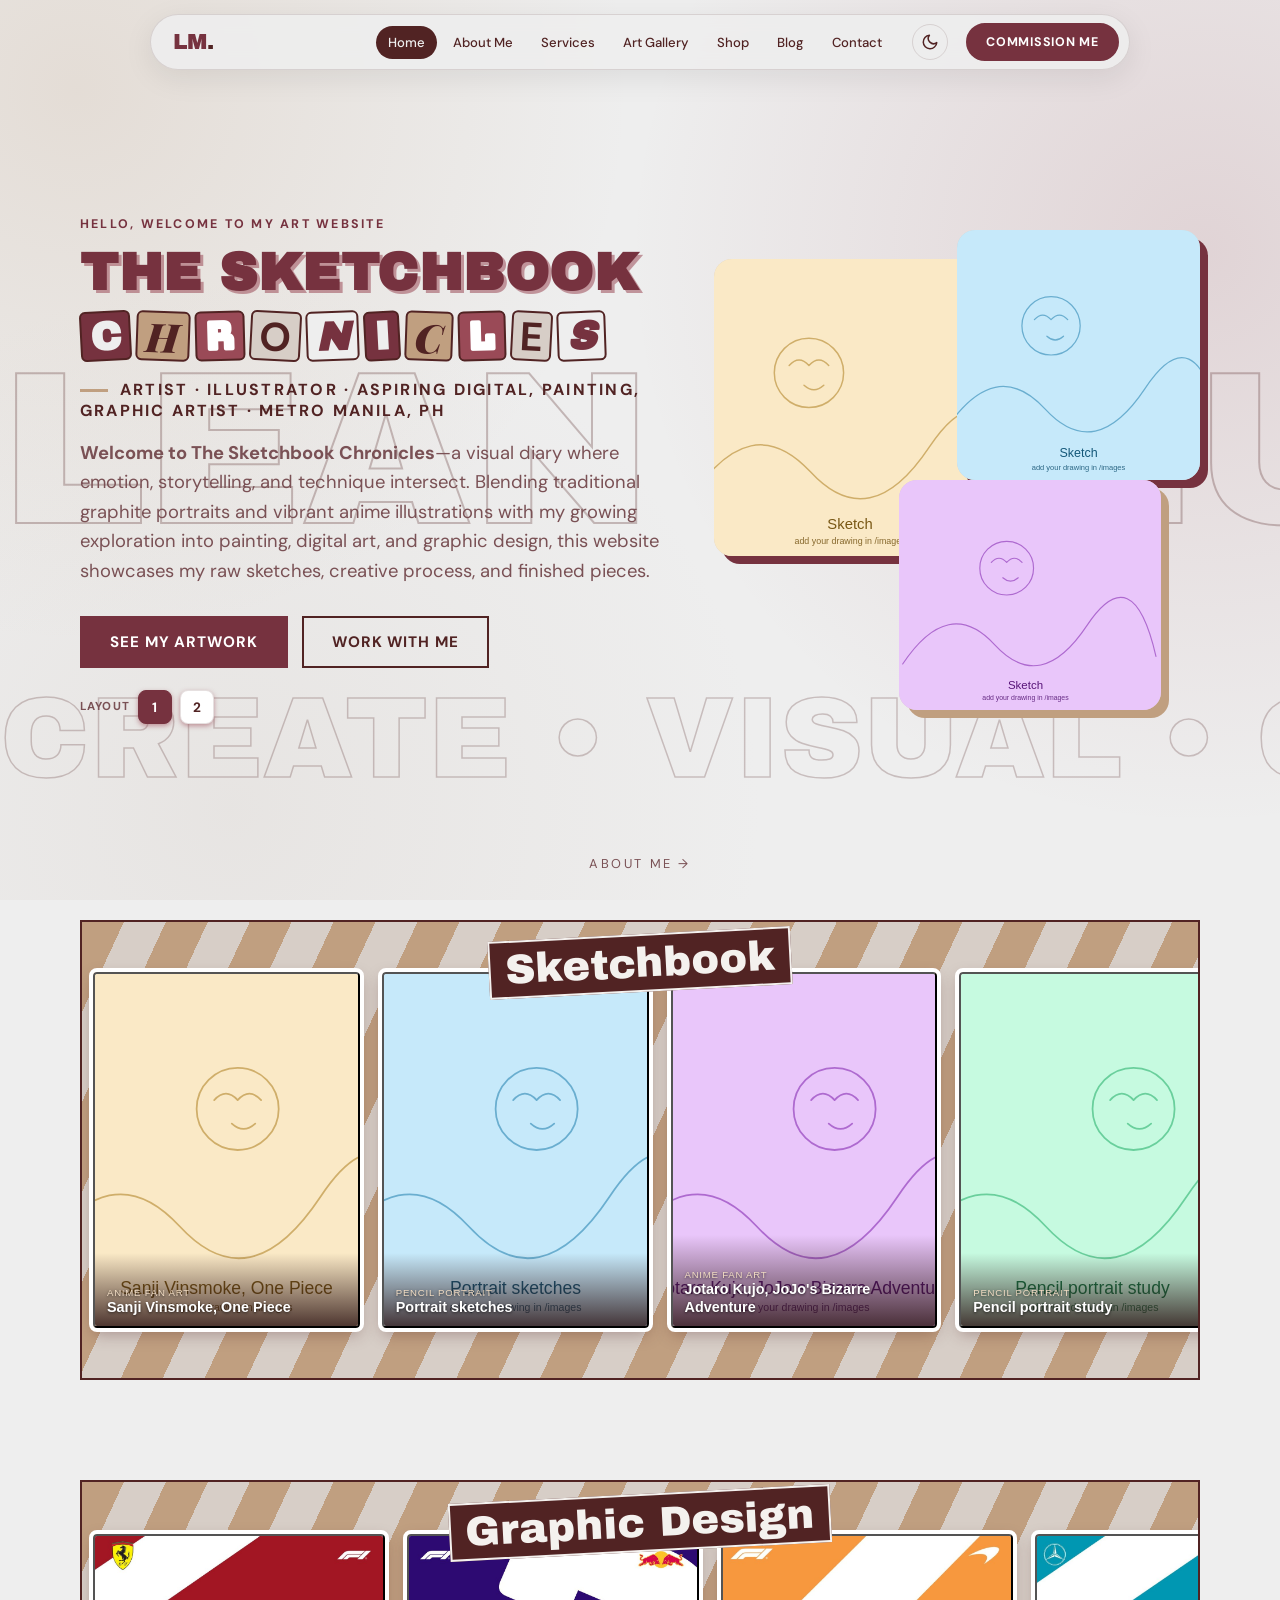
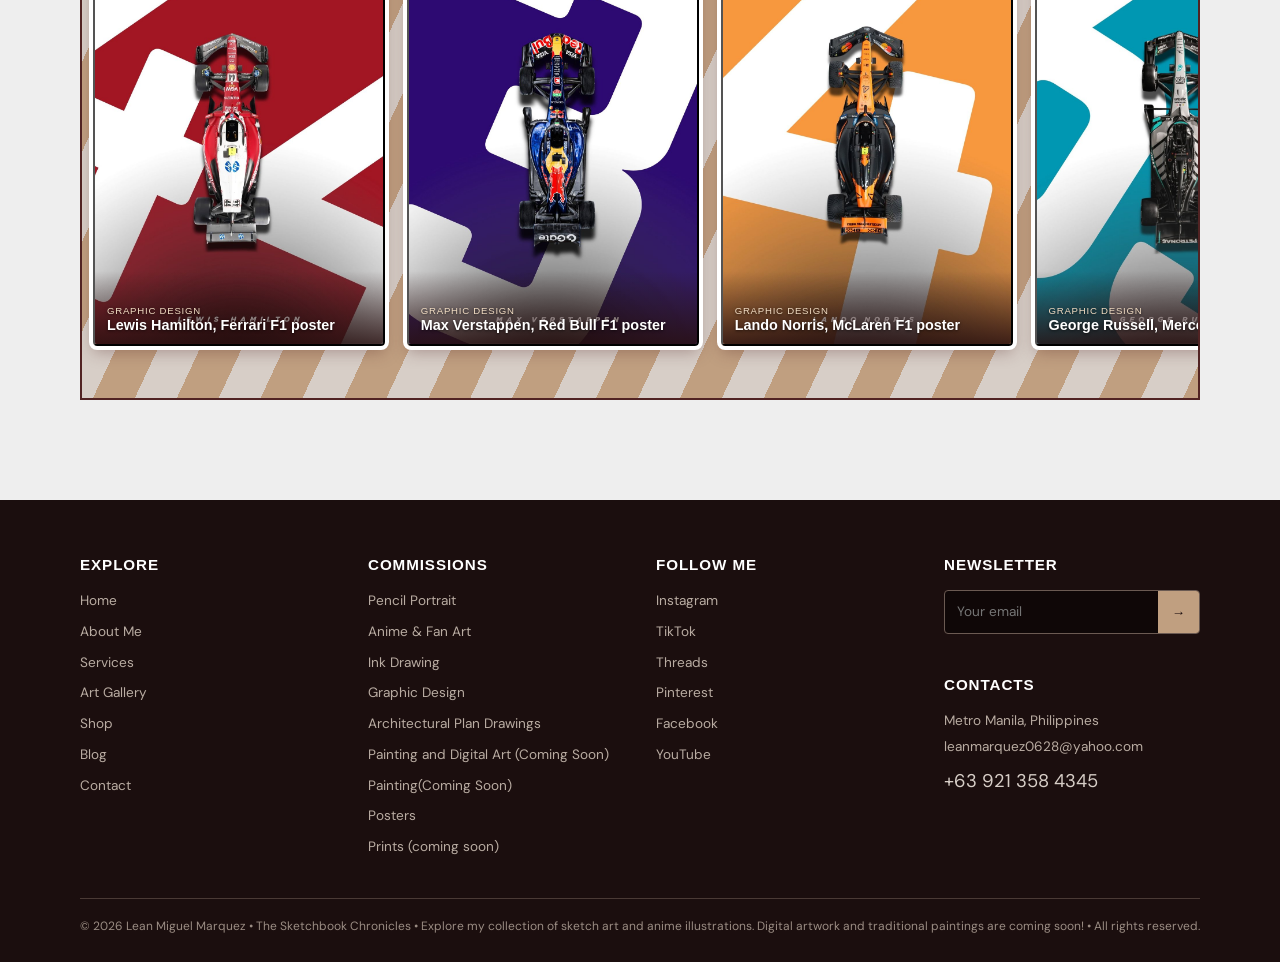
==== index.html @ 63ba6dc2 "Add files via upload" ====
<!DOCTYPE html>
<html lang="en">

<head>
  <meta charset="UTF-8" />
  <meta name="viewport" content="width=device-width, initial-scale=1" />
  <title>The Sketchbook Chronicles | Lean Miguel Marquez</title>
  <meta name="description"
    content="Hand-drawn anime fan art, pencil portraits, ink drawings and architectural plans." />
  <link rel="preconnect" href="https://fonts.googleapis.com" />
  <link rel="preconnect" href="https://fonts.gstatic.com" crossorigin />
  <link
    href="https://fonts.googleapis.com/css2?family=Archivo+Black&family=Bungee&family=DM+Sans:wght@400;500;700&family=Playfair+Display:ital,wght@1,900&display=swap"
    rel="stylesheet" />

  <link rel="stylesheet" href="style.css" />
</head>

<body>


  <!-- ============ NAVIGATION (floating pill) ============ -->
  <header class="nav-wrap">
    <nav class="nav" aria-label="Main">
      <a href="index.html" class="logo">LM<span>.</span></a>
      <button class="burger" id="burger" aria-label="Open menu"
        aria-expanded="false"><span></span><span></span></button>
      <ul class="links" id="links">
        <li><a href="index.html" class="active" aria-current="page">Home</a></li>
        <li><a href="about.html">About Me</a></li>
        <li><a href="services.html">Services</a></li>
        <li><a href="gallery.html">Art Gallery</a></li>
        <li><a href="shop.html">Shop</a></li>
        <li><a href="blog.html">Blog</a></li>
        <li><a href="contact.html">Contact</a></li>
      </ul>
      <button class="theme" id="theme" aria-label="Toggle dark mode" title="Light / Dark">
        <svg viewBox="0 0 24 24" width="18" height="18" fill="none" stroke="currentColor" stroke-width="2"
          stroke-linecap="round" stroke-linejoin="round">
          <path d="M21 12.8A9 9 0 1 1 11.2 3a7 7 0 0 0 9.8 9.8z" />
        </svg>
      </button>
      <a href="contact.html" class="btn btn-small">Commission me</a>
    </nav>
  </header>

  <main>
    <!-- ============ 1. HOME ============ -->
    <section id="home" class="hero">
      <div class="marquee" aria-hidden="true">
        <div class="marquee-track">
          <span>LEAN MIGUEL MARQUEZ • ARTIST • ILLUSTRATOR •</span>
          <span>LEAN MIGUEL MARQUEZ • ARTIST • ILLUSTRATOR •</span>
          <span>LEAN MIGUEL MARQUEZ • ARTIST • ILLUSTRATOR •</span>
        </div>
      </div>
      <div class="marquee marquee-2" aria-hidden="true">
        <div class="marquee-track">
          <span>CREATE • VISUAL • GRAPHIC • IDEA • STORY • CULTURE •</span>
          <span>CREATE • VISUAL • GRAPHIC • IDEA • STORY • CULTURE •</span>
          <span>CREATE • VISUAL • GRAPHIC • IDEA • STORY • CULTURE •</span>
        </div>
      </div>
      <div class="container hero-grid">
        <div class="hero-text reveal">
          <p class="eyebrow">Hello, welcome to my art website</p>
          <h1>The sketchbook<br /><em class="chron" aria-label="chronicles"><span aria-hidden="true">C</span><span
                aria-hidden="true">H</span><span aria-hidden="true">R</span><span aria-hidden="true">O</span><span
                aria-hidden="true">N</span><span aria-hidden="true">I</span><span aria-hidden="true">C</span><span
                aria-hidden="true">L</span><span aria-hidden="true">E</span><span aria-hidden="true">S</span></em></h1>
          <p class="role">Artist &middot; Illustrator &middot; ASPIRING DIGITAL, PAINTING, GRAPHIC ARTIST &middot; Metro Manila,
            PH</p>
          <p class="lead"> <strong>Welcome to The Sketchbook Chronicles</strong>—a visual diary where emotion,
            storytelling, and technique intersect. Blending traditional graphite portraits and vibrant anime
            illustrations with my growing exploration into painting, digital art, and graphic design, this website
            showcases my raw sketches, creative process, and finished pieces.</p>
          <div class="cta">
            <a href="gallery.html" class="btn">See my artwork</a>
            <a href="contact.html" class="btn btn-ghost">Work with me</a>
          </div>
          <div class="layout-switch" role="group" aria-label="Picture layout">
            <span>Layout</span>
            <button type="button" class="on" data-l="a" aria-pressed="true">1</button>
            <button type="button" data-l="b" aria-pressed="false">2</button>
          </div>
        </div>
        <div class="hero-art reveal" id="heroArt" data-layout="a" aria-hidden="true">
          <div class="layout-a">
            <div class="frame f1"><img data-art="hero-1" alt="" /></div>
            <div class="frame f2"><img data-art="hero-2" alt="" /></div>
            <div class="frame f3"><img data-art="hero-3" alt="" /></div>
          </div>
          <div class="layout-b">
            <div class="tile t1"><img data-art="hero-2" alt="" /></div>
            <div class="tile t2"><img data-art="hero-1" alt="" /></div>
            <div class="tile t3"><img data-art="hero-4" alt="" /></div>
            <div class="tile t4"><img data-art="hero-3" alt="" /></div>
          </div>
        </div>
      </div>
      <a href="about.html" class="scroll-hint" aria-label="Go to About me">about me →</a>
    </section>

    <section class="showreel" aria-label="Sketchbook">
      <div class="showreel-box">
        <div class="strip" id="sketchStrip"></div>
        <span class="sk-title">Sketchbook</span>
      </div>
    </section>

    <section class="showreel design-reel" aria-label="Graphic design">
      <div class="showreel-box">
        <div class="strip" id="designStrip"></div>
        <span class="sk-title">Graphic Design</span>
      </div>
    </section>
  </main>

  <footer class="footer">
    <div class="foot-grid">
      <div class="foot-col">
        <h4>Explore</h4>
        <ul>
          <li><a href="index.html">Home</a></li>
          <li><a href="about.html">About Me</a></li>
          <li><a href="services.html">Services</a></li>
          <li><a href="gallery.html">Art Gallery</a></li>
          <li><a href="shop.html">Shop</a></li>
          <li><a href="blog.html">Blog</a></li>
          <li><a href="contact.html">Contact</a></li>
        </ul>
      </div>
      <div class="foot-col">
        <h4>Commissions</h4>
        <ul>
          <li><a href="services.html">Pencil Portrait</a></li>
          <li><a href="services.html">Anime &amp; Fan Art</a></li>
          <li><a href="services.html">Ink Drawing</a></li>
          <li><a href="services.html">Graphic Design</a></li>
          <li><a href="services.html">Architectural Plan Drawings</a></li>
          <li><a href="services.html">Painting and Digital Art (Coming Soon)</a></li>
          <li><a href="shop.html">Painting(Coming Soon)</a></li>
          <li><a href="shop.html">Posters</a></li>
          <li><a href="shop.html">Prints (coming soon)</a></li>
        </ul>
      </div>
      <div class="foot-col">
        <h4>Follow me</h4>
        <ul>
          <li><a href="https://www.instagram.com/lnmglmrqz/" target="_blank" rel="noopener">Instagram</a></li>
          <li><a href="https://www.tiktok.com/@lnmglmrq" target="_blank" rel="noopener">TikTok</a></li>
          <li><a href="https://www.threads.net/@lnmglmrqz" target="_blank" rel="noopener">Threads</a></li>
          <li><a href="https://www.pinterest.com/lnmglmrqz/" target="_blank" rel="noopener">Pinterest</a></li>
          <li><a href="https://www.facebook.com/lnmglmrq" target="_blank" rel="noopener">Facebook</a></li>
          <li><a href="https://www.youtube.com/@lnmglmrqz" target="_blank" rel="noopener">YouTube</a></li>
        </ul>
      </div>
      <div class="foot-col">
        <h4>Newsletter</h4>
        <form class="foot-news" id="footNews">
          <input type="email" id="footEmail" placeholder="Your email" aria-label="Your email" required />
          <button type="submit" aria-label="Subscribe">&rarr;</button>
        </form>
        <p class="foot-note" id="footNote" role="status"></p>
        <h4 class="foot-h2">Contacts</h4>
        <p class="foot-text">Metro Manila, Philippines</p>
        <p class="foot-text"><a href="mailto:leanmarquez0628@yahoo.com">leanmarquez0628@yahoo.com</a></p>
        <p class="foot-phone"><a href="tel:+639213584345">+63 921 358 4345</a></p>
      </div>
    </div>
    <p class="foot-copy">© <span id="year"></span> Lean Miguel Marquez • The Sketchbook Chronicles • Explore my
      collection of sketch art and
      anime illustrations. Digital artwork and traditional paintings are coming soon! • All rights reserved.</p>
  </footer>

  <!-- Lightbox -->
  <dialog id="lightbox" class="lightbox">
    <button class="close" id="lbClose" aria-label="Close">×</button>
    <img id="lbImg" alt="" />
    <p id="lbCap"></p>
  </dialog>


  <script src="script.js"></script>
</body>

</html>
---- style.css ----
/* ===== Theme tokens ===== */
:root {
  --bg: #eeeeee; /* cream */
  --bg-2: #d7cec7; /* soft peach tint of the orange */
  --ink: #512323;
  --muted: #7a5155;
  --red: #76323f; /* main accent: slate teal */
  --on-red: #ffffff;
  --yellow: #c09f80; /* sunny yellow */
  --orange: #d7cec7;
  --coral: #9a4a57;
  --card: rgba(255, 255, 255, 0.8);
  --line: rgba(81, 35, 35, 0.14);
  --pill: rgba(238, 238, 238, 0.9);
  --panel: #3a1b1c;
  --frame: #ffffff;
  --display: "Archivo Black", "Arial Black", Impact, sans-serif;
  --body: "DM Sans", system-ui, -apple-system, "Segoe UI", sans-serif;
}
:root[data-theme="dark"] {
  --bg: #2a1313;
  --bg-2: #3a1b1c;
  --ink: #eeeeee;
  --muted: #d7cec7;
  --red: #c09f80;
  --on-red: #2a1313;
  --yellow: #c09f80;
  --orange: #d7cec7;
  --coral: #9a4a57;
  --card: rgba(255, 255, 255, 0.05);
  --line: rgba(238, 238, 238, 0.12);
  --pill: rgba(58, 27, 28, 0.9);
  --panel: #1f0e0e;
  --frame: #ffffff;
}

* {
  box-sizing: border-box;
  margin: 0;
  padding: 0;
}
html {
  scroll-behavior: smooth;
  scroll-padding-top: 90px;
}
:root[data-theme="dark"] body {
  background-image:
    radial-gradient(
      circle at 6% 10%,
      rgba(192, 159, 128, 0.14),
      transparent 38%
    ),
    radial-gradient(
      circle at 94% 28%,
      rgba(154, 74, 87, 0.16),
      transparent 42%
    ),
    radial-gradient(
      circle at 18% 90%,
      rgba(215, 206, 199, 0.14),
      transparent 40%
    ),
    linear-gradient(var(--line) 1px, transparent 1px),
    linear-gradient(90deg, var(--line) 1px, transparent 1px);
  background-size:
    auto,
    auto,
    auto,
    48px 48px,
    48px 48px;
}
body {
  font-family: var(--body);
  background-color: var(--bg);
  /* graph-paper grid */
  background-image:
    radial-gradient(
      circle at 6% 10%,
      rgba(192, 159, 128, 0.38),
      transparent 38%
    ),
    radial-gradient(
      circle at 94% 28%,
      rgba(154, 74, 87, 0.26),
      transparent 42%
    ),
    radial-gradient(
      circle at 18% 90%,
      rgba(215, 206, 199, 0.32),
      transparent 40%
    ),
    radial-gradient(
      circle at 88% 92%,
      rgba(192, 159, 128, 0.22),
      transparent 36%
    ),
    linear-gradient(var(--line) 1px, transparent 1px),
    linear-gradient(90deg, var(--line) 1px, transparent 1px);
  background-size:
    auto,
    auto,
    auto,
    auto,
    48px 48px,
    48px 48px;
  background-attachment: fixed;
  color: var(--ink);
  line-height: 1.6;
  overflow-x: hidden;
  transition:
    background-color 0.4s,
    color 0.4s;
}
img {
  max-width: 100%;
  display: block;
}
a {
  color: inherit;
}
.container {
  width: min(1120px, 100% - 40px);
  margin-inline: auto;
}
#bg {
  position: fixed;
  inset: 0;
  width: 100%;
  height: 100%;
  z-index: 0;
  pointer-events: none;
}
main,
.footer {
  position: relative;
  z-index: 1;
}

/* ===== Buttons ===== */
.btn {
  display: inline-block;
  text-decoration: none;
  cursor: pointer;
  background: var(--red);
  color: var(--on-red);
  border: 2px solid var(--red);
  padding: 14px 28px;
  font: 700 0.95rem var(--body);
  letter-spacing: 0.06em;
  text-transform: uppercase;
  transition:
    transform 0.2s,
    box-shadow 0.2s,
    background 0.2s,
    color 0.2s;
}
.btn:hover {
  transform: translate(-3px, -3px);
  box-shadow: 5px 5px 0 var(--ink);
}
.btn-ghost {
  background: transparent;
  color: var(--ink);
  border-color: var(--ink);
}
.btn-small {
  padding: 9px 18px;
  font-size: 0.78rem;
  border-radius: 999px;
}
.btn-light {
  background: var(--yellow);
  color: #512323;
  border-color: var(--yellow);
}

/* ===== Floating pill nav ===== */
.nav-wrap {
  position: fixed;
  top: 14px;
  left: 0;
  right: 0;
  z-index: 50;
  display: flex;
  justify-content: center;
  padding: 0 14px;
}
.nav {
  display: flex;
  align-items: center;
  gap: 18px;
  width: min(980px, 100%);
  background: var(--pill);
  backdrop-filter: blur(10px);
  border: 1px solid var(--line);
  border-radius: 999px;
  padding: 8px 10px 8px 22px;
  box-shadow: 0 8px 30px rgba(0, 0, 0, 0.08);
  position: relative;
}
.logo {
  font: 1.35rem var(--display);
  text-decoration: none;
  color: var(--red);
}
.logo span {
  color: var(--ink);
}
.links {
  display: flex;
  gap: 4px;
  list-style: none;
  margin-left: auto;
}
.links a {
  text-decoration: none;
  font-size: 0.82rem;
  font-weight: 500;
  padding: 8px 12px;
  border-radius: 999px;
  transition:
    background 0.2s,
    color 0.2s;
}
.links a:hover,
.links a.active {
  background: var(--ink);
  color: var(--bg);
}
.theme {
  background: none;
  border: 1px solid var(--line);
  color: var(--ink);
  width: 36px;
  height: 36px;
  border-radius: 50%;
  cursor: pointer;
  display: grid;
  place-items: center;
}
.theme:hover {
  background: var(--yellow);
  color: #512323;
}
.burger {
  display: none;
  margin-left: auto;
  background: none;
  border: 0;
  width: 36px;
  height: 36px;
  cursor: pointer;
  position: relative;
}
.burger span {
  position: absolute;
  left: 8px;
  right: 8px;
  height: 2px;
  background: var(--ink);
  transition: 0.3s;
}
.burger span:first-child {
  top: 13px;
}
.burger span:last-child {
  top: 21px;
}
.burger[aria-expanded="true"] span:first-child {
  top: 17px;
  transform: rotate(45deg);
}
.burger[aria-expanded="true"] span:last-child {
  top: 17px;
  transform: rotate(-45deg);
}

/* ===== Common section ===== */
.section {
  padding: 110px 0;
  position: relative;
}
.band {
  background: color-mix(in srgb, var(--bg-2) 85%, transparent);
}
:root[data-theme="dark"] .band {
  background: color-mix(in srgb, var(--bg-2) 88%, transparent);
}
.eyebrow {
  font: 700 0.78rem var(--body);
  letter-spacing: 0.18em;
  text-transform: uppercase;
  color: var(--red);
  margin-bottom: 14px;
}
.eyebrow.light {
  color: var(--yellow);
}
h1,
h2,
h3 {
  font-family: var(--display);
  font-weight: 400;
  line-height: 1.02;
}
h2 {
  font-size: clamp(2.2rem, 6vw, 4.4rem);
  color: var(--red);
  margin-bottom: 40px;
  min-height: 1.1em;
  letter-spacing: -0.01em;
}
h2[data-typed]::after {
  content: "|";
  color: var(--ink);
  animation: blink 1s steps(1) infinite;
  margin-left: 4px;
  font-family: var(--body);
  font-weight: 300;
}
h2[data-typed].done::after {
  display: none;
}
@keyframes blink {
  50% {
    opacity: 0;
  }
}
.lead {
  font-size: 1.15rem;
  color: var(--muted);
  max-width: 46ch;
}
.note {
  margin-top: 26px;
  font-size: 0.85rem;
  color: var(--muted);
}

/* ===== Hero ===== */
.hero {
  min-height: 100svh;
  display: flex;
  align-items: center;
  position: relative;
  padding: 130px 0 90px;
  overflow: hidden;
}
.marquee {
  position: absolute;
  top: 50%;
  left: 0;
  width: 100%;
  transform: translateY(-50%);
  overflow: hidden;
  white-space: nowrap;
  pointer-events: none;
}
.marquee-track {
  display: inline-flex;
  animation: slide 28s linear infinite;
}
.marquee span {
  font: clamp(7rem, 22vw, 18rem) var(--display);
  color: transparent;
  -webkit-text-stroke: 2px var(--line);
  padding-right: 40px;
}
@keyframes slide {
  to {
    transform: translateX(-33.333%);
  }
}
.hero-grid {
  display: grid;
  grid-template-columns: 1.1fr 0.9fr;
  gap: 40px;
  align-items: center;
  position: relative;
}
.hero h1 {
  font-weight: 900;
  font-size: clamp(1.9rem, 4.1vw, 3.4rem);
  color: var(--red);
  margin-bottom: 18px;
  text-transform: uppercase;
  letter-spacing: 0.01em;
  line-height: 1.04;
  text-shadow: 3px 3px 0 rgba(154, 74, 87, 0.55);
}
.hero .role {
  font: 700 1rem var(--body);
  letter-spacing: 0.14em;
  text-transform: uppercase;
  color: var(--ink);
  margin-bottom: 18px;
}
.hero .role::before {
  content: "";
  display: inline-block;
  width: 28px;
  height: 3px;
  background: var(--yellow);
  vertical-align: middle;
  margin-right: 12px;
}
.hero h1 em {
  font-style: normal;
  color: #512323;
  -webkit-text-stroke: 0;
  background: linear-gradient(transparent 62%, var(--yellow) 62%);
}
.cta {
  display: flex;
  gap: 14px;
  flex-wrap: wrap;
  margin-top: 30px;
}
.hero-art {
  position: relative;
  height: 480px;
}
.layout-b {
  display: grid;
  grid-template-columns: repeat(3, 1fr);
  grid-template-rows: repeat(3, 1fr);
  gap: 16px;
  opacity: 0;
  visibility: hidden;
  transform: scale(0.96);
}
.layout-a,
.layout-b {
  position: absolute;
  inset: 0;
  transition:
    opacity 0.5s,
    transform 0.5s,
    visibility 0.5s;
}
.hero-art[data-layout="b"] .layout-a {
  opacity: 0;
  visibility: hidden;
  transform: scale(0.96);
}
.hero-art[data-layout="b"] .layout-b {
  opacity: 1;
  visibility: visible;
  transform: none;
}
.layout-switch {
  display: flex;
  align-items: center;
  gap: 8px;
  margin-top: 22px;
  font-size: 0.72rem;
  font-weight: 700;
  letter-spacing: 0.1em;
  text-transform: uppercase;
  color: var(--muted);
}
.layout-switch button {
  width: 34px;
  height: 34px;
  border-radius: 8px;
  border: 1px solid var(--line);
  background: #fff;
  color: var(--ink);
  font: 700 0.85rem var(--body);
  cursor: pointer;
  box-shadow: 0 2px 5px rgba(154, 74, 87, 0.55);
  transition: 0.2s;
}
:root[data-theme="dark"] .layout-switch button {
  background: var(--bg-2);
}
.layout-switch button:hover {
  background: var(--yellow);
  color: #512323;
}
.layout-switch button.on {
  background: var(--red);
  color: var(--on-red);
  border-color: var(--red);
}
.tile {
  overflow: hidden;
  border-radius: 18px;
  background: var(--bg-2);
  box-shadow:
    8px 8px 0 var(--red),
    16px 16px 0 var(--yellow);
}
.t2,
.t4 {
  box-shadow:
    8px 8px 0 var(--yellow),
    16px 16px 0 var(--red);
}
.tile img {
  width: 100%;
  height: 100%;
  object-fit: cover;
  display: block;
  transition: transform 0.5s;
}
.tile:hover img {
  transform: scale(1.05);
}
.t1 {
  grid-area: 1 / 1 / 3 / 3;
}
.t1 img {
  object-position: 45% 35%;
}
.t2 {
  grid-area: 1 / 3 / 3 / 4;
}
.t2 img {
  object-position: 40% 30%;
}
.t3 {
  grid-area: 3 / 1 / 4 / 2;
}
.t3 img {
  object-position: 50% 32%;
}
.t4 {
  grid-area: 3 / 2 / 4 / 4;
}
.t4 img {
  object-position: 50% 40%;
}
.frame {
  position: absolute;
  overflow: hidden;
  border-radius: 18px;
  background: var(--bg-2);
  box-shadow:
    10px 10px 0 var(--red),
    20px 20px 0 var(--yellow);
  transition: transform 0.4s;
}
.f3 {
  box-shadow:
    10px 10px 0 var(--yellow),
    20px 20px 0 var(--red);
}
.frame img {
  width: 100%;
  height: 100%;
  object-fit: cover;
}
.f1 img {
  object-position: 50% 20%;
}
.f2 img {
  object-position: 50% 40%;
}
.f3 img {
  object-position: 60% 65%;
}
.f1 {
  width: 56%;
  height: 62%;
  left: 0;
  top: 6%;
}
.f2 {
  width: 50%;
  height: 52%;
  right: 0;
  top: 0;
}
.f3 {
  width: 54%;
  height: 48%;
  right: 8%;
  bottom: 0;
}
.hero-art:hover .f1 {
  transform: translateY(-6px);
}
.hero-art:hover .f2 {
  transform: translateY(-6px);
}
.hero-art:hover .f3 {
  transform: translateY(6px);
}
.sticker {
  position: absolute;
  left: 36%;
  bottom: 8%;
  width: 96px;
  height: 96px;
  border-radius: 50%;
  background: var(--yellow);
  color: #512323;
  display: grid;
  place-items: center;
  text-align: center;
  font: 0.78rem/1.1 var(--display);
  text-transform: uppercase;
  transform: rotate(-14deg);
  border: 2px solid var(--ink);
  animation: float 4s ease-in-out infinite;
}
@keyframes float {
  50% {
    transform: rotate(-8deg) translateY(-10px);
  }
}
.scroll-hint {
  position: absolute;
  bottom: 26px;
  left: 50%;
  translate: -50% 0;
  font-size: 0.8rem;
  letter-spacing: 0.2em;
  text-transform: uppercase;
  text-decoration: none;
  color: var(--muted);
  animation: bob 2s ease-in-out infinite;
}
@keyframes bob {
  50% {
    translate: -50% 6px;
  }
}

/* ===== About ===== */
.about-grid {
  display: grid;
  grid-template-columns: 0.8fr 1.2fr;
  gap: 56px;
  align-items: center;
}
/* About Me: picture and text side by side, picture with an offset block shadow,
   stats as small white cards, tags as colored pills (same layout as the reference) */
.about-grid {
  gap: 70px;
  align-items: center;
}
.about-text strong {
  color: var(--red);
}
.about-text .stats {
  display: grid;
  grid-template-columns: repeat(3, 1fr);
  gap: 16px;
  margin-top: 8px;
}
.about-text .stats > div {
  background: var(--card);
  border: 1px solid var(--line);
  border-radius: 16px;
  padding: 22px 12px 18px;
  text-align: center;
  box-shadow: 0 2px 8px rgba(81, 35, 35, 0.08);
}
:root[data-theme="dark"] .about-text .stats > div {
  background: var(--bg-2);
}
.about-text .stats b {
  font-size: 2.4rem;
}
.about-text .chips span {
  border: 0;
  padding: 8px 16px;
  font-weight: 500;
}
.about-text .chips span:nth-child(3n + 1) {
  background: #512323;
  color: #fff;
}
.about-text .chips span:nth-child(3n + 2) {
  background: var(--red);
  color: var(--on-red);
}
.about-text .chips span:nth-child(3n) {
  background: var(--yellow);
  color: #512323;
}
:root[data-theme="dark"] .about-text .chips span:nth-child(3n + 1) {
  background: #3a1b1c;
}
.about-text .chips span:hover {
  transform: rotate(-3deg);
  filter: brightness(1.2);
}
@media (max-width: 700px) {
  .about-grid {
    gap: 40px;
  }
  .about-text .stats {
    gap: 10px;
  }
  .about-text .stats b {
    font-size: 2rem;
  }
}
.polaroid {
  max-width: 400px;
  padding: 0 22px 0 0;
}
.ph-viewport {
  position: relative;
  overflow: hidden;
  aspect-ratio: 1 / 1;
  background: var(--bg-2);
  border-radius: 18px;
  box-shadow: 22px 22px 0 var(--red);
  margin-bottom: 26px;
}
.ph-track {
  display: flex;
  height: 100%;
  transition: transform 0.6s cubic-bezier(0.65, 0, 0.25, 1);
}
.ph-track img {
  flex: 0 0 100%;
  width: 100%;
  height: 100%;
  object-fit: cover;
}
.ph-arrow {
  position: absolute;
  top: 50%;
  translate: 0 -50%;
  width: 34px;
  height: 34px;
  border-radius: 50%;
  border: 2px solid #512323;
  background: rgba(255, 255, 255, 0.92);
  color: #512323;
  font-size: 1.4rem;
  line-height: 1;
  cursor: pointer;
  display: grid;
  place-items: center;
  padding: 0 0 3px;
  transition:
    background 0.2s,
    color 0.2s;
}
.ph-arrow:hover {
  background: var(--red);
  color: var(--on-red);
  border-color: var(--red);
}
.ph-arrow.prev {
  left: 8px;
}
.ph-arrow.next {
  right: 8px;
}
.ph-dots {
  display: flex;
  justify-content: center;
  gap: 7px;
  padding-top: 12px;
}
.ph-dots button {
  width: 9px;
  height: 9px;
  border-radius: 99px;
  border: 2px solid #512323;
  background: transparent;
  padding: 0;
  cursor: pointer;
  transition:
    width 0.3s,
    background 0.3s;
}
.ph-dots button.active {
  width: 26px;
  background: var(--red);
  border-color: var(--red);
}
.polaroid span {
  display: block;
  text-align: center;
  padding-top: 8px;
  color: var(--ink);
  font-weight: 500;
}
.about-text p {
  margin-bottom: 16px;
  font-size: 1.05rem;
}
.chips {
  display: flex;
  flex-wrap: wrap;
  gap: 8px;
  margin: 22px 0;
}
.chips span {
  border: 1.5px solid var(--ink);
  padding: 6px 14px;
  border-radius: 999px;
  font-size: 0.85rem;
  font-weight: 500;
  transition: 0.2s;
}
.chips span:hover {
  background: var(--red);
  color: var(--on-red);
  border-color: var(--red);
  transform: rotate(-3deg);
}
.stats {
  display: flex;
  gap: 40px;
  margin-top: 10px;
}
.stats b {
  display: block;
  font: 2.8rem var(--display);
  color: var(--red);
  line-height: 1;
}
.stats small {
  color: var(--muted);
  text-transform: uppercase;
  letter-spacing: 0.1em;
  font-size: 0.72rem;
}

/* ===== Services ===== */
.cards {
  display: grid;
  grid-template-columns: repeat(3, 1fr);
  gap: 20px;
}
.card {
  background: var(--card);
  border: 2px solid var(--ink);
  padding: 28px 24px;
  position: relative;
  transition:
    transform 0.25s,
    box-shadow 0.25s;
  backdrop-filter: blur(4px);
}
.card:hover {
  transform: translate(-4px, -4px);
  box-shadow: 8px 8px 0 var(--red);
}
.card .num {
  font: 0.85rem var(--display);
  color: var(--red);
}
.card h3 {
  font-size: 1.45rem;
  margin: 18px 0 10px;
}
.card p {
  color: var(--muted);
  font-size: 0.95rem;
}
.card .price {
  margin-top: 18px;
  color: var(--ink);
  font-weight: 700;
}

/* ===== Gallery ===== */
.tabs {
  display: flex;
  flex-wrap: wrap;
  gap: 4px 0;
  margin-bottom: 28px;
  border-bottom: 1px solid var(--line);
}
.tab {
  background: none;
  color: var(--muted);
  border: 0;
  border-bottom: 3px solid transparent;
  margin-bottom: -1px;
  border-radius: 0;
  padding: 10px 24px;
  font: 700 0.72rem var(--body);
  letter-spacing: 0.12em;
  text-transform: uppercase;
  cursor: pointer;
  transition: 0.2s;
}
.tab + .tab {
  border-left: 0;
  position: relative;
}
.tab + .tab::before {
  content: "";
  position: absolute;
  left: 0;
  top: 30%;
  height: 40%;
  width: 1px;
  background: var(--line);
}
.tab:hover {
  color: var(--red);
}
.tab.active {
  color: var(--red);
  border-bottom-color: var(--yellow);
}

/* Clean museum grid: 4 columns, square rows, white gutters, no frames or shadows.
   Tile 2 is tall, tiles 3 and 9 are wide (9 pictures per slide). Caption card shows on hover. */
.gallery-slide {
  display: grid;
  grid-template-columns: repeat(4, 1fr);
  grid-auto-rows: clamp(110px, 21vw, 270px);
  gap: 14px;
  min-height: 300px;
  align-content: start;
}
.art {
  position: relative;
  overflow: hidden;
  border-radius: 0;
  background: var(--bg-2);
  cursor: zoom-in;
  animation: pop 0.5s both;
  padding: 0;
  margin: 0;
}
.art:nth-child(1) {
  grid-area: 1 / 1 / 2 / 2;
}
.art:nth-child(2) {
  grid-area: 1 / 2 / 3 / 3;
}
.art:nth-child(3) {
  grid-area: 1 / 3 / 2 / 5;
}
.art:nth-child(4) {
  grid-area: 2 / 1 / 3 / 2;
}
.art:nth-child(5) {
  grid-area: 2 / 3 / 3 / 4;
}
.art:nth-child(6) {
  grid-area: 2 / 4 / 3 / 5;
}
.art:nth-child(7) {
  grid-area: 3 / 1 / 4 / 2;
}
.art:nth-child(8) {
  grid-area: 3 / 2 / 4 / 3;
}
.art:nth-child(9) {
  grid-area: 3 / 3 / 4 / 5;
}
/* partly filled last slide */
.gallery-slide[data-n="8"] .art:nth-child(8) {
  grid-area: 3 / 2 / 4 / 5;
}
.gallery-slide[data-n="3"] .art:nth-child(1) {
  grid-area: 1 / 1 / 3 / 3;
}
.gallery-slide[data-n="3"] .art:nth-child(2) {
  grid-area: 1 / 3 / 2 / 5;
}
.gallery-slide[data-n="3"] .art:nth-child(3) {
  grid-area: 2 / 3 / 3 / 5;
}
.gallery-slide[data-n="2"] .art:nth-child(1) {
  grid-area: 1 / 1 / 3 / 3;
}
.gallery-slide[data-n="2"] .art:nth-child(2) {
  grid-area: 1 / 3 / 3 / 5;
}
.gallery-slide[data-n="1"] .art:nth-child(1) {
  grid-area: 1 / 1 / 3 / 5;
}
.gallery-slide:is([data-n="4"], [data-n="5"], [data-n="6"], [data-n="7"])
  .art:nth-child(n) {
  grid-area: auto;
}
.gallery-slide:is([data-n="4"], [data-n="5"], [data-n="6"], [data-n="7"])
  .art:nth-child(1) {
  grid-area: span 2 / span 2;
}
.gallery-slide[data-n="6"] .art:nth-child(1) {
  grid-area: 1 / 1 / 3 / 3;
}
.gallery-slide[data-n="6"] .art:nth-child(2) {
  grid-area: 1 / 3 / 2 / 4;
}
.gallery-slide[data-n="6"] .art:nth-child(3) {
  grid-area: 1 / 4 / 2 / 5;
}
.gallery-slide[data-n="6"] .art:nth-child(4) {
  grid-area: 2 / 3 / 3 / 5;
}
.gallery-slide[data-n="6"] .art:nth-child(5) {
  grid-area: 3 / 1 / 4 / 3;
}
.gallery-slide[data-n="6"] .art:nth-child(6) {
  grid-area: 3 / 3 / 4 / 5;
}
.gallery-slide[data-n="4"] .art:nth-child(1) {
  grid-area: 1 / 1 / 3 / 3;
}
.gallery-slide[data-n="4"] .art:nth-child(2) {
  grid-area: 1 / 3 / 2 / 5;
}
.gallery-slide[data-n="4"] .art:nth-child(3) {
  grid-area: 2 / 3 / 3 / 4;
}
.gallery-slide[data-n="4"] .art:nth-child(4) {
  grid-area: 2 / 4 / 3 / 5;
}
.gallery-slide[data-n="7"] .art:nth-child(1) {
  grid-area: 1 / 1 / 3 / 3;
}
.gallery-slide[data-n="7"] .art:nth-child(2) {
  grid-area: 1 / 3 / 2 / 4;
}
.gallery-slide[data-n="7"] .art:nth-child(3) {
  grid-area: 1 / 4 / 2 / 5;
}
.gallery-slide[data-n="7"] .art:nth-child(4) {
  grid-area: 2 / 3 / 3 / 4;
}
.gallery-slide[data-n="7"] .art:nth-child(5) {
  grid-area: 2 / 4 / 3 / 5;
}
.gallery-slide[data-n="7"] .art:nth-child(6) {
  grid-area: 3 / 1 / 4 / 3;
}
.gallery-slide[data-n="7"] .art:nth-child(7) {
  grid-area: 3 / 3 / 4 / 5;
}
.art img {
  width: 100%;
  height: 100%;
  object-fit: cover;
  display: block;
  transition: transform 0.6s;
}
.art:hover img,
.art:focus-visible img {
  transform: scale(1.05);
}
.art figcaption {
  position: absolute;
  left: 14px;
  right: 14px;
  bottom: 14px;
  padding: 14px 12px;
  text-align: center;
  background: #fff;
  color: #512323;
  opacity: 0;
  transform: translateY(12px);
  transition: 0.3s;
}
.art:hover figcaption,
.art:focus-visible figcaption {
  opacity: 1;
  transform: none;
}
.art figcaption small {
  display: block;
  font-size: 0.62rem;
  letter-spacing: 0.12em;
  text-transform: uppercase;
  color: var(--red);
}
.art figcaption small::before {
  content: "✎ ";
}
.art figcaption b {
  display: block;
  font-size: 0.95rem;
  line-height: 1.3;
  margin-top: 2px;
}
@keyframes pop {
  from {
    opacity: 0;
    transform: translateY(20px) scale(0.97);
  }
}
.pager {
  display: flex;
  align-items: center;
  justify-content: center;
  gap: 20px;
  margin-top: 30px;
  font-weight: 700;
}
.arrow {
  width: 48px;
  height: 48px;
  border-radius: 50%;
  border: 2px solid var(--ink);
  background: var(--bg);
  color: var(--ink);
  font-size: 1.2rem;
  cursor: pointer;
  transition: 0.2s;
}
.arrow:hover {
  background: var(--red);
  color: var(--on-red);
  border-color: var(--red);
}

.showreel {
  padding: 20px 0 100px;
  position: relative;
  z-index: 1;
}
.showreel-box {
  width: min(1120px, 100% - 40px);
  margin: 0 auto;
  height: clamp(220px, 40vw, 420px);
  display: grid;
  place-items: center;
  position: relative;
  background: repeating-linear-gradient(
    115deg,
    var(--yellow) 0 38px,
    #d7cec7 38px 76px
  );
  border: 2px solid var(--ink);
  overflow: hidden;
}
.showreel-box {
  height: clamp(300px, 46vw, 460px);
}
.strip {
  gap: 14px;
}
.strip {
  position: absolute;
  inset: 0;
  display: flex;
  align-items: center;
  gap: 22px;
  width: max-content;
  padding: 0 11px;
  animation: strip 45s linear infinite;
}
.showreel-box:hover .strip {
  animation-play-state: paused;
}
@keyframes strip {
  to {
    transform: translateX(-50%);
  }
}
.sk {
  flex: none;
  height: 78%;
  aspect-ratio: 3 / 4;
  border-radius: 4px;
  overflow: hidden;
  position: relative;
  background: var(--bg-2);
  outline: 4px solid #fff;
  box-shadow: 0 6px 16px rgba(81, 35, 35, 0.35);
  cursor: zoom-in;
  padding: 0;
  transition: transform 0.25s;
}
.sk:hover {
  transform: translateY(-4px);
}
.sk .cap {
  position: absolute;
  left: 0;
  right: 0;
  bottom: 0;
  padding: 34px 12px 10px;
  text-align: left;
  color: #fff;
  background: linear-gradient(transparent, rgba(40, 15, 15, 0.82));
}
.sk .cap small {
  display: block;
  font-size: 0.6rem;
  letter-spacing: 0.08em;
  text-transform: uppercase;
  color: var(--yellow);
}
.sk .cap b {
  display: block;
  font-size: 0.9rem;
  line-height: 1.25;
}
.sk img {
  width: 100%;
  height: 100%;
  object-fit: cover;
  display: block;
}
.sk-title {
  position: absolute;
  left: 50%;
  top: 12px;
  translate: -50% 0;
  z-index: 2;
  pointer-events: none;
  font-size: clamp(1.4rem, 4vw, 2.6rem) !important;
}
@media (prefers-reduced-motion: reduce) {
  .showreel-box {
    overflow-x: auto;
  }
  .strip {
    animation: none;
    position: relative;
  }
}
.showreel-box span {
  font: clamp(2.4rem, 9vw, 7rem) var(--display);
  color: var(--yellow);
  background: var(--red);
  padding: 0.1em 0.35em;
  transform: rotate(-3deg);
  border: 2px solid var(--ink);
}

/* ===== Contact ===== */
.contact {
  background: var(--red);
  color: #fff;
}
:root[data-theme="dark"] .contact {
  background: #3a1b1c;
}
.contact-grid {
  display: grid;
  grid-template-columns: 1fr 1fr;
  gap: 60px;
  align-items: start;
}
.giant {
  font-size: clamp(3.4rem, 9vw, 7rem);
  color: var(--yellow);
  margin-bottom: 24px;
  letter-spacing: -0.02em;
}
.contact .lead {
  color: #eeeeee;
}
.contact-list {
  list-style: none;
  margin-bottom: 26px;
}
.contact-list li {
  display: flex;
  flex-direction: column;
  padding: 14px 18px;
  border: 1.5px solid rgba(255, 255, 255, 0.4);
  margin-bottom: 10px;
  transition: 0.2s;
}
.contact-list li:hover {
  background: rgba(255, 255, 255, 0.12);
  transform: translateX(6px);
}
.contact-list small {
  text-transform: uppercase;
  letter-spacing: 0.15em;
  font-size: 0.68rem;
  color: var(--yellow);
}
.contact-list .lbl {
  display: flex;
  align-items: center;
  gap: 6px;
}
.follow-title {
  font-family: "Archivo Black", sans-serif;
  font-size: 1.15rem;
  margin-bottom: 12px;
}
.follow-title span {
  font-family: inherit;
  opacity: 0.8;
  font-size: 0.9rem;
  font-weight: 500;
}
.follow-btns {
  display: flex;
  gap: 12px;
}
.social {
  width: 56px;
  height: 56px;
  border-radius: 50%;
  border: 1.5px solid rgba(255, 255, 255, 0.6);
  display: grid;
  place-items: center;
  color: #fff;
  text-decoration: none;
  transition: 0.2s;
}
.social:hover {
  background: var(--yellow);
  color: #1a1a1a;
  border-color: var(--yellow);
  transform: translateY(-4px) rotate(-6deg);
}
.contact-list a,
.contact-list span {
  text-decoration: none;
  font-weight: 500;
}
.footer {
  text-align: center;
  padding: 26px 20px;
  background: var(--ink);
  color: var(--bg);
  font-size: 0.85rem;
}

/* ===== Lightbox ===== */
.lightbox {
  margin: auto;
  border: 3px solid var(--ink);
  background: var(--bg);
  color: var(--ink);
  padding: 14px;
  max-width: min(900px, 94vw);
}
.lightbox::backdrop {
  background: rgba(0, 0, 0, 0.75);
}
.lightbox img {
  max-height: 76vh;
  margin: auto;
}
.lightbox p {
  text-align: center;
  font-weight: 700;
  padding-top: 10px;
}
.close {
  position: absolute;
  top: 6px;
  right: 10px;
  background: var(--red);
  color: #fff;
  border: 0;
  width: 34px;
  height: 34px;
  font-size: 1.4rem;
  cursor: pointer;
  z-index: 2;
}

/* ===== Reveal on scroll ===== */
.reveal {
  opacity: 0;
  transform: translateY(30px);
  transition:
    opacity 0.8s,
    transform 0.8s;
}
.reveal.in {
  opacity: 1;
  transform: none;
}

/* ===== Responsive ===== */
@media (max-width: 960px) {
  .cards {
    grid-template-columns: repeat(2, 1fr);
  }
  .hero-grid,
  .about-grid,
  .contact-grid {
    grid-template-columns: 1fr;
  }
  .hero-art {
    height: 420px;
    order: -1;
    max-width: 460px;
    margin-inline: auto;
    width: 100%;
  }
  .hero {
    padding-top: 110px;
  }
}
@media (max-width: 760px) {
  .burger {
    display: block;
  }
  .nav .btn-small {
    display: none;
  }
  .theme {
    margin-left: 0;
  }
  .links {
    position: absolute;
    top: calc(100% + 10px);
    left: 0;
    right: 0;
    flex-direction: column;
    background: var(--bg);
    backdrop-filter: blur(12px);
    border: 1px solid var(--line);
    border-radius: 22px;
    padding: 10px;
    display: none;
    margin: 0;
  }
  .links.open {
    display: flex;
  }
  .links a {
    display: block;
    padding: 12px 16px;
  }
  .section {
    padding: 80px 0;
  }
  .stats {
    gap: 24px;
  }
}
@media (max-width: 560px) {
  .cards {
    grid-template-columns: 1fr;
  }
}
@media (prefers-reduced-motion: reduce) {
  *,
  *::before,
  *::after {
    animation: none !important;
    transition: none !important;
  }
  html {
    scroll-behavior: auto;
  }
  .reveal {
    opacity: 1;
    transform: none;
  }
}

@media (max-width: 700px) {
  .gallery-slide {
    grid-template-columns: repeat(2, 1fr);
    grid-auto-rows: 170px;
    grid-auto-flow: dense;
    gap: 8px;
  }
  .gallery-slide[data-n] .art:nth-child(n) {
    grid-area: auto;
  }
  .gallery-slide[data-n] .art:nth-child(1) {
    grid-column: span 2;
    grid-row: span 1;
  }
  .gallery-slide[data-n] .art:last-child:nth-child(even) {
    grid-column: span 2;
  }
  .art figcaption {
    left: 6px;
    right: 6px;
    bottom: 6px;
    padding: 6px;
    opacity: 1;
    transform: none;
  }
  .art figcaption small {
    display: none;
  }
  .art figcaption b {
    font-size: 0.75rem;
    margin: 0;
  }
}

/* ===== Blog: Instagram + TikTok feeds ===== */
.feeds {
  display: grid;
  grid-template-columns: repeat(2, 1fr);
  gap: 28px;
  margin: 40px 0 28px;
}
.feed {
  background: var(--card);
  border: 2px solid var(--ink);
  box-shadow: 8px 8px 0 var(--coral);
  overflow: hidden;
}
.feed-tt {
  box-shadow: 8px 8px 0 var(--orange);
}
.feed-head {
  display: flex;
  align-items: center;
  gap: 12px;
  padding: 16px 18px;
}
.feed-logo {
  display: grid;
  place-items: center;
  width: 44px;
  height: 44px;
  border-radius: 50%;
  background: var(--red);
  color: var(--on-red);
  flex: none;
}
.feed-id {
  display: flex;
  flex-direction: column;
  line-height: 1.2;
  margin-right: auto;
}
.feed-id small {
  color: var(--muted);
  font-weight: 700;
}
.feed-follow {
  background: var(--coral);
  color: #ffffff;
  text-decoration: none;
  font: 700 0.85rem var(--body);
  padding: 9px 24px;
  border-radius: 999px;
  transition:
    transform 0.2s,
    box-shadow 0.2s;
}
.feed-follow:hover {
  transform: translateY(-2px);
  box-shadow: 0 4px 0 var(--ink);
}
.feed-tabs {
  display: flex;
  border-top: 1.5px solid var(--line);
  border-bottom: 1.5px solid var(--line);
}
.feed-tabs span {
  flex: 1;
  text-align: center;
  padding: 10px 0;
  font: 700 0.72rem var(--body);
  letter-spacing: 0.14em;
  text-transform: uppercase;
  color: var(--muted);
  border-bottom: 3px solid transparent;
}
.feed-tabs .on {
  color: var(--ink);
  border-bottom-color: var(--ink);
}
.feed-grid {
  display: grid;
  grid-template-columns: repeat(3, 1fr);
  gap: 2px;
  background: var(--ink);
}
.ftile {
  position: relative;
  display: block;
  aspect-ratio: 1;
  overflow: hidden;
  color: #fff;
  text-decoration: none;
}
.ftile img {
  width: 100%;
  height: 100%;
  object-fit: cover;
  transition: transform 0.4s;
}
.ftile:hover img {
  transform: scale(1.07);
}
.ftile .tag {
  position: absolute;
  top: 7px;
  right: 7px;
  display: grid;
  filter: drop-shadow(0 1px 3px rgba(0, 0, 0, 0.6));
}
.ftile .pinned {
  position: absolute;
  top: 7px;
  left: 7px;
  background: var(--coral);
  color: #ffffff;
  font: 700 0.68rem var(--body);
  padding: 2px 8px;
  border-radius: 3px;
}
.ftile .views {
  position: absolute;
  left: 8px;
  bottom: 6px;
  display: flex;
  align-items: center;
  gap: 4px;
  font: 700 0.85rem var(--body);
  text-shadow: 0 1px 4px rgba(0, 0, 0, 0.7);
}
@media (max-width: 900px) {
  .feeds {
    grid-template-columns: 1fr;
  }
}

/* ===== Gallery frame (card + window border) ===== */
.gallery-frame {
  background: var(--frame-bg, #fffdf8);
  border: 4px solid var(--ink);
  border-radius: 34px;
  padding: 28px 30px 26px;
  box-shadow: none;
  margin: 10px 0 24px;
}
:root[data-theme="dark"] .gallery-frame {
  --frame-bg: #331718;
}
.gallery-frame .tabs {
  margin-top: 0;
}
.gallery-window {
  border: 4px solid var(--ink);
  border-radius: 26px 26px 26px 90px;
  overflow: hidden;
  background: var(--ink);
  box-shadow: none;
  margin: 26px 0 34px;
}
.gw-bar {
  display: flex;
  align-items: center;
  gap: 9px;
  padding: 14px 18px;
  background: var(--ink);
}
.gw-bar i {
  width: 14px;
  height: 14px;
  border-radius: 50%;
  background: var(--coral);
}
.gw-bar i:nth-child(2) {
  background: var(--yellow);
}
.gw-bar i:nth-child(3) {
  background: var(--orange);
}
.gw-bar span {
  flex: 1;
  margin-left: 12px;
  padding: 6px 16px;
  border-radius: 10px;
  background: rgba(255, 255, 255, 0.12);
  color: #eeeeee;
  font: 500 0.8rem var(--body);
  white-space: nowrap;
  overflow: hidden;
  text-overflow: ellipsis;
}
.gallery-window .gallery-slide {
  margin: 0;
  padding: 3px;
  background: var(--ink);
}
@media (max-width: 700px) {
  .gallery-frame {
    border-width: 3px;
    border-radius: 24px;
    padding: 16px 14px 18px;
    box-shadow: none;
  }
  .gallery-window {
    border-width: 3px;
    border-radius: 18px 18px 18px 48px;
    box-shadow: none;
    margin: 18px 0 24px;
  }
  .gw-bar {
    padding: 10px 12px;
  }
}

/* gallery frame: dark mode */
:root[data-theme="dark"] .gallery-frame {
  background: #2f1616;
  border-color: #eeeeee;
}
:root[data-theme="dark"] .gallery-window {
  border-color: #eeeeee;
  background: #1d0c0c;
}
:root[data-theme="dark"] .gw-bar,
:root[data-theme="dark"] .gallery-window .gallery-slide {
  background: #1d0c0c;
}
:root[data-theme="dark"] .gw-bar span {
  background: rgba(238, 238, 238, 0.1);
  color: #eeeeee;
}

/* ===== Live stats ===== */
.live {
  display: inline-flex;
  align-items: center;
  gap: 10px;
  margin-top: 22px;
  padding: 7px 16px;
  border: 2px solid var(--ink);
  border-radius: 999px;
  background: var(--card);
  font: 700 0.78rem var(--body);
  letter-spacing: 0.08em;
  text-transform: uppercase;
}
.live i {
  width: 10px;
  height: 10px;
  border-radius: 50%;
  background: var(--muted);
}
.live.on i {
  background: #3bb273;
  animation: pulse 1.8s ease-out infinite;
}
@keyframes pulse {
  0% {
    box-shadow: 0 0 0 0 rgba(59, 178, 115, 0.55);
  }
  100% {
    box-shadow: 0 0 0 10px rgba(59, 178, 115, 0);
  }
}
.feed-stats {
  display: grid;
  grid-template-columns: repeat(3, 1fr);
  text-align: center;
  padding: 4px 18px 16px;
}
.feed-stats b {
  display: block;
  font: 400 1.5rem var(--display);
  color: var(--ink);
  line-height: 1.2;
}
.feed-stats small {
  font: 700 0.68rem var(--body);
  letter-spacing: 0.14em;
  text-transform: uppercase;
  color: var(--muted);
}

.feed-stats[data-net="tiktok"] {
  grid-template-columns: repeat(2, 1fr);
}

.live[hidden] {
  display: none;
}

/* spacing: heading -> paragraph -> cards */
h2:has(+ .lead) {
  margin-bottom: 22px;
}
.lead + .cards {
  margin-top: 44px;
}

/* ===== "Chronicles" title: every letter on its own colour tile (40px desktop, 30px phone) ===== */
.hero h1 em.chron {
  display: inline-flex;
  flex-wrap: wrap;
  gap: 5px;
  margin-top: 10px;
  font-size: 40px;
  line-height: 1;
  background: none;
  text-shadow: none;
  letter-spacing: 0;
}
.chron span {
  display: inline-block;
  padding: 0.1em 0.2em 0.06em;
  border: 2px solid #512323;
  border-radius: 6px;
  transition: transform 0.25s;
}
.chron span:hover {
  transform: translateY(-5px) rotate(0deg) !important;
}
.chron span:nth-child(5n + 1) {
  background: #76323f;
  color: #eeeeee;
  font-family: "Archivo Black", "Arial Black", sans-serif;
  transform: rotate(-3deg);
}
.chron span:nth-child(5n + 2) {
  background: #c09f80;
  color: #512323;
  font-family: "Playfair Display", Georgia, serif;
  font-style: italic;
  font-weight: 900;
  transform: rotate(2deg);
}
.chron span:nth-child(5n + 3) {
  background: #9a4a57;
  color: #ffffff;
  font-family: "Bungee", Impact, sans-serif;
  transform: rotate(-1.5deg);
}
.chron span:nth-child(5n + 4) {
  background: #d7cec7;
  color: #512323;
  font-family: "DM Sans", system-ui, sans-serif;
  font-weight: 700;
  transform: rotate(3deg);
}
.chron span:nth-child(5n) {
  background: #eeeeee;
  color: #76323f;
  font-family: "Archivo Black", "Arial Black", sans-serif;
  font-style: italic;
  transform: rotate(-2deg);
}
@media (max-width: 560px) {
  .hero h1 em.chron {
    font-size: 30px;
    gap: 3px;
  }
  .chron span {
    padding: 0.08em 0.1em 0.05em;
    border-width: 1.5px;
    border-radius: 5px;
  }
}
@media (max-width: 340px) {
  .hero h1 em.chron {
    font-size: 25px;
  }
}

/* ===== TikTok tabs + live widget ===== */
.feed-tabs button {
  flex: 1;
  background: none;
  border: 0;
  border-bottom: 3px solid transparent;
  cursor: pointer;
  text-align: center;
  padding: 10px 0;
  font: 700 0.72rem var(--body);
  letter-spacing: 0.14em;
  text-transform: uppercase;
  color: var(--muted);
  transition: color 0.2s;
}
.feed-tabs button:hover {
  color: var(--ink);
}
.feed-tabs button.on {
  color: var(--ink);
  border-bottom-color: var(--ink);
}
.feed-grid[hidden],
.tt-live[hidden] {
  display: none;
}
.tt-live {
  padding: 8px 12px 14px;
  max-height: 640px;
  overflow: auto;
}
.tt-live blockquote {
  margin: 0 auto;
}
.tt-note {
  text-align: center;
  font-size: 0.8rem;
  color: var(--muted);
  margin-top: 6px;
}

/* ===== Contact: social icon row + message form ===== */
.soc-row {
  display: flex;
  flex-wrap: wrap;
  gap: 14px;
  margin-bottom: 30px;
}
.soc {
  width: 52px;
  height: 52px;
  border-radius: 50%;
  background: #512323;
  color: #eeeeee;
  display: grid;
  place-items: center;
  text-decoration: none;
  transition: transform 0.2s, background 0.2s, color 0.2s;
}
.soc:hover {
  background: var(--yellow);
  color: #512323;
  transform: translateY(-4px) rotate(-6deg);
}
.cform {
  border: 1.5px solid rgba(255, 255, 255, 0.55);
  padding: 8px 34px 34px;
}
.cf-field {
  display: flex;
  flex-direction: column;
  padding-top: 22px;
}
.cf-field label {
  font: 500 1.05rem var(--body);
  color: #eeeeee;
  margin-bottom: 4px;
}
.cf-field label span {
  color: var(--yellow);
}
.cf-field input,
.cf-field textarea {
  background: transparent;
  border: 0;
  border-bottom: 2px solid rgba(255, 255, 255, 0.7);
  color: #fff;
  font: 500 1rem var(--body);
  padding: 10px 0;
  border-radius: 0;
  outline: none;
  resize: vertical;
  transition: border-color 0.2s;
}
.cf-field input:focus,
.cf-field textarea:focus {
  border-bottom-color: var(--yellow);
}
.cf-field input:user-invalid {
  border-bottom-color: var(--coral);
}
.cf-submit {
  width: 100%;
  margin-top: 30px;
  padding: 16px;
  background: var(--yellow);
  color: #512323;
  border: 2px solid var(--yellow);
  font: 700 1rem var(--body);
  letter-spacing: 0.1em;
  text-transform: uppercase;
  cursor: pointer;
  transition: transform 0.2s, box-shadow 0.2s;
}
.cf-submit:hover {
  transform: translate(-3px, -3px);
  box-shadow: 5px 5px 0 #512323;
}
.cf-msg {
  margin-top: 14px;
  min-height: 1.4em;
  font-size: 0.95rem;
  color: #eeeeee;
}
.cf-msg.err {
  color: #f0d0d4;
}
@media (max-width: 560px) {
  .cform {
    padding: 4px 20px 24px;
  }
}
.contact .lead {
  margin-bottom: 30px;
}

/* ===== Title pictures: one thin border layer instead of two ===== */
.tile {
  box-shadow: 6px 6px 0 var(--red);
}
.t2,
.t4 {
  box-shadow: 6px 6px 0 var(--yellow);
}
.frame {
  box-shadow: 8px 8px 0 var(--red);
}
.f3 {
  box-shadow: 8px 8px 0 var(--yellow);
}

/* ===== Layout 1 / 2 buttons: bright numbers in dark mode ===== */
:root[data-theme="dark"] .layout-switch button {
  background: #4a2224;
  color: #ffffff;
  border-color: rgba(238, 238, 238, 0.55);
  box-shadow: none;
  font-size: 1rem;
}
:root[data-theme="dark"] .layout-switch button:hover {
  background: var(--yellow);
  color: #512323;
  border-color: var(--yellow);
}
:root[data-theme="dark"] .layout-switch button.on {
  background: var(--orange);
  color: #512323;
  border-color: var(--orange);
}

/* ===== "Coming soon" card (Painting and Digital art tabs) ===== */
.art.soon {
  cursor: default;
  display: flex;
  flex-direction: column;
  align-items: center;
  justify-content: center;
  text-align: center;
  gap: 10px;
  padding: 24px;
  background: repeating-linear-gradient(
    115deg,
    color-mix(in srgb, var(--yellow) 55%, var(--bg)) 0 38px,
    color-mix(in srgb, var(--orange) 55%, var(--bg)) 38px 76px
  );
  color: #512323;
}
.art.soon small {
  font: 700 0.8rem var(--body);
  letter-spacing: 0.18em;
  text-transform: uppercase;
}
.art.soon b {
  font: clamp(2rem, 6vw, 4.2rem) var(--display);
  line-height: 1;
  background: var(--red);
  color: var(--on-red);
  padding: 0.12em 0.4em;
  border: 2px solid #512323;
  transform: rotate(-3deg);
}
.art.soon p {
  max-width: 34ch;
  font-weight: 500;
}
@media (max-width: 700px) {
  .gallery-slide[data-n] .art.soon:nth-child(1) {
    grid-row: span 2;
  }
}

/* ===== Blog: Threads panel ===== */
.feed-threads { grid-column: 1 / -1; }
.feed-threads .feed-stats[data-net="threads"] { grid-template-columns: repeat(2, 1fr); max-width: 420px; margin: 0 auto; }
.th-bio { margin: 0; padding: 0 22px 10px; text-align: center; color: var(--muted); font: 500 0.95rem var(--body); }
.th-grid { display: grid; grid-template-columns: repeat(3, 1fr); gap: 16px; padding: 6px 18px 20px; }
.th-card { display: flex; flex-direction: column; border: 2px solid var(--ink); background: var(--bg, var(--card)); color: var(--ink); text-decoration: none; overflow: hidden; transition: transform .2s; }
.th-card:hover { transform: translateY(-4px); }
.th-card img { width: 100%; aspect-ratio: 4 / 3; object-fit: cover; display: block; border-bottom: 2px solid var(--ink); }
.th-body { padding: 12px 14px 14px; display: flex; flex-direction: column; gap: 6px; flex: 1; }
.th-body small { font: 700 0.68rem var(--body); letter-spacing: .1em; text-transform: uppercase; color: var(--muted); }
.th-body b { font: 700 1rem/1.3 var(--body); }
.th-body p { margin: 0; font: 400 0.88rem/1.45 var(--body); color: var(--muted); }
.th-counts { display: flex; flex-wrap: wrap; gap: 14px; margin-top: auto; padding-top: 8px; font: 700 0.85rem var(--body); }
.th-counts span { display: inline-flex; align-items: center; gap: 5px; }
@media (max-width: 900px) { .th-grid { grid-template-columns: 1fr; } }


/* ===== Graphic design tab: tall poster tiles (3 across) ===== */
.gallery-slide.posters {
  grid-template-columns: repeat(3, 1fr);
  grid-auto-rows: auto;
  align-content: start;
}
.gallery-slide.posters .art:nth-child(n) {
  grid-area: auto;
  aspect-ratio: 707 / 1000;
}
@media (max-width: 700px) {
  .gallery-slide.posters {
    grid-template-columns: repeat(2, 1fr);
  }
  .gallery-slide.posters[data-n] .art:nth-child(n) {
    grid-column: auto;
    grid-row: auto;
  }
}

/* ===== Art Gallery: scattered collage layout (pill tabs, loose pictures, colour dots) ===== */
.gallery-frame,
:root[data-theme="dark"] .gallery-frame {
  background: none;
  border: 0;
  border-radius: 0;
  padding: 0;
  margin: 10px 0 24px;
}
.gallery-frame .tabs {
  justify-content: center;
  gap: 10px;
  border-bottom: 0;
  margin-bottom: 34px;
}
.gallery-frame .tab,
.gallery-frame .tab.active {
  border: 1.5px solid var(--ink);
  border-radius: 999px;
  margin: 0;
  padding: 9px 20px;
  font-size: 0.7rem;
  background: var(--card);
  color: var(--ink);
}
.gallery-frame .tab + .tab::before {
  display: none;
}
.gallery-frame .tab:hover {
  background: var(--yellow);
  color: #512323;
  border-color: var(--yellow);
}
.gallery-frame .tab.active {
  background: var(--coral);
  border-color: var(--coral);
  color: #ffffff;
}
.gallery-window,
:root[data-theme="dark"] .gallery-window {
  border: 0;
  border-radius: 0;
  background: none;
  overflow: visible;
  margin: 0 0 24px;
}
.gw-bar {
  display: none !important;
}
.gallery-window .gallery-slide,
:root[data-theme="dark"] .gallery-window .gallery-slide {
  background: none;
  padding: 0;
}
.art {
  box-shadow: 0 8px 22px rgba(81, 35, 35, 0.22);
}
.art.soon {
  box-shadow: none;
}

/* ===== Plain background (no graph grid, no doodles) ===== */
body,
:root[data-theme="dark"] body {
  background-image:
    radial-gradient(circle at 6% 10%, rgba(192, 159, 128, 0.22), transparent 38%),
    radial-gradient(circle at 94% 28%, rgba(154, 74, 87, 0.16), transparent 42%),
    radial-gradient(circle at 18% 90%, rgba(215, 206, 199, 0.3), transparent 40%);
  background-size: auto;
}
:root[data-theme="dark"] body {
  background-image:
    radial-gradient(circle at 6% 10%, rgba(192, 159, 128, 0.12), transparent 38%),
    radial-gradient(circle at 94% 28%, rgba(154, 74, 87, 0.16), transparent 42%),
    radial-gradient(circle at 18% 90%, rgba(215, 206, 199, 0.06), transparent 40%);
}
#bg {
  display: none;
}

/* ===== Dark mode: headings and labels in light white ===== */
:root[data-theme="dark"] h2,
:root[data-theme="dark"] .hero h1,
:root[data-theme="dark"] .eyebrow,
:root[data-theme="dark"] .eyebrow.light,
:root[data-theme="dark"] .logo,
:root[data-theme="dark"] .about-text strong,
:root[data-theme="dark"] .card .num,
:root[data-theme="dark"] .giant,
:root[data-theme="dark"] .contact .eyebrow {
  color: #f4f1ee;
}
:root[data-theme="dark"] .hero h1 {
  text-shadow: 3px 3px 0 rgba(154, 74, 87, 0.6);
}
:root[data-theme="dark"] .tab.active,
:root[data-theme="dark"] .tab:hover {
  color: #f4f1ee;
}

/* ===== Contact: "Compose an email" heading + description ===== */
.compose-title {
  font: clamp(2rem, 4.5vw, 3.2rem) var(--display);
  color: #ffffff;
  margin-bottom: 14px;
  line-height: 1.05;
}
.compose-desc {
  color: #eeeeee;
  max-width: 52ch;
  margin-bottom: 26px;
  font-size: 1.02rem;
}


/* ===== Services + Blog sections: maroon in light mode, tan in dark mode ===== */
.band,
:root[data-theme="dark"] .band {
  background: #512323;
  --ink: #f4f1ee;
  --muted: #d7cec7;
  --red: #c09f80;
  --on-red: #512323;
  --card: rgba(255, 255, 255, 0.07);
  --line: rgba(238, 238, 238, 0.18);
  --bg: #3a1b1c;
  --bg-2: #3a1b1c;
}
.band h2,
.band .hero h1 {
  color: #f4f1ee;
}
.band .eyebrow {
  color: #c09f80;
}
:root[data-theme="dark"] .band {
  background: #c09f80;
  --ink: #2a1313;
  --muted: #512323;
  --red: #512323;
  --on-red: #f4f1ee;
  --card: rgba(255, 255, 255, 0.42);
  --line: rgba(81, 35, 35, 0.22);
  --bg: #d7cec7;
  --bg-2: #b58f6e;
}
:root[data-theme="dark"] .band h2 {
  color: #2a1313;
}
:root[data-theme="dark"] .band .eyebrow,
:root[data-theme="dark"] .band .card .num {
  color: #512323;
}
.band .card:hover {
  box-shadow: 8px 8px 0 #c09f80;
}
:root[data-theme="dark"] .band .card:hover {
  box-shadow: 8px 8px 0 #512323;
}

.band,
:root[data-theme="dark"] .band {
  color: var(--ink);
}

/* ===== Home: big outlined name + "about of art" sliding behind the hero ===== */
.marquee span {
  font-size: clamp(6rem, 17vw, 14rem);
  -webkit-text-stroke: 2px color-mix(in srgb, var(--ink) 28%, transparent);
  padding-right: 60px;
}

/* ===== Sketchbook strip: fix invisible title badge (tan text on tan) + readable captions ===== */
.showreel-box span.sk-title,
:root[data-theme="dark"] .showreel-box span.sk-title {
  background: #512323;
  color: #f4f1ee;
  border-color: #f4f1ee;
}
.sk .cap small {
  color: #f1dcc3;
  text-shadow: 0 1px 3px rgba(0, 0, 0, 0.6);
}
.sk .cap b {
  text-shadow: 0 1px 3px rgba(0, 0, 0, 0.6);
}

/* ===== About chips in dark mode: clear, consistent colours (tan / beige / wine) ===== */
:root[data-theme="dark"] .about-text .chips span:nth-child(3n + 1) {
  background: #76323f;
  color: #f4f1ee;
}
:root[data-theme="dark"] .about-text .chips span:nth-child(3n + 2) {
  background: #c09f80;
  color: #2a1313;
}
:root[data-theme="dark"] .about-text .chips span:nth-child(3n) {
  background: #d7cec7;
  color: #2a1313;
}

/* ===== Services: rounded cards with hard shadow, big outlined numbers, tilt + lift motion ===== */
.cards .card {
  border-radius: 26px;
  box-shadow: 6px 6px 0 rgba(0, 0, 0, 0.35);
  transition:
    transform 0.35s cubic-bezier(0.3, 1.5, 0.5, 1),
    box-shadow 0.35s,
    opacity 0.8s;
  will-change: transform;
}
:root[data-theme="dark"] .cards .card {
  box-shadow: 6px 6px 0 #512323;
}
.cards .card:hover,
.cards .card:focus-within,
.cards .card:active {
  transform: translate(-6px, -10px) rotate(-1.6deg);
  box-shadow: 12px 14px 0 #c09f80;
}
:root[data-theme="dark"] .cards .card:hover,
:root[data-theme="dark"] .cards .card:focus-within,
:root[data-theme="dark"] .cards .card:active {
  box-shadow: 12px 14px 0 #76323f;
}
.cards .card:nth-child(even):hover {
  transform: translate(-6px, -10px) rotate(1.6deg);
}
.cards .card .num {
  position: absolute;
  top: 16px;
  right: 22px;
  font: 2.4rem var(--display);
  color: transparent;
  -webkit-text-stroke: 1.5px #c09f80;
  transition: transform 0.35s, -webkit-text-stroke-color 0.3s;
}
:root[data-theme="dark"] .band .cards .card .num {
  color: transparent;
  -webkit-text-stroke-color: #76323f;
}
.cards .card:hover .num {
  transform: scale(1.12) rotate(4deg);
}
@media (prefers-reduced-motion: reduce) {
  .cards .card:hover {
    transform: none;
  }
}

.cards .card h3 {
  padding-right: 3rem;
}

/* second sliding outline line (opposite direction, lower on the screen) */
.marquee.marquee-2 {
  top: 82%;
}
.marquee.marquee-2 .marquee-track {
  animation-direction: reverse;
  animation-duration: 36s;
}
.marquee.marquee-2 span {
  font-size: clamp(3.5rem, 9vw, 7.5rem);
  -webkit-text-stroke: 1.5px color-mix(in srgb, var(--ink) 24%, transparent);
}

/* ===== Art Gallery: tight mosaic (big picture + mixed sizes, captions on the pictures) ===== */
@media (min-width: 701px) {
  .gallery-slide[data-n="9"]:not(.posters) {
    grid-template-columns: repeat(8, 1fr);
    grid-template-rows: repeat(6, 1fr);
    grid-auto-rows: auto;
    gap: 10px;
    aspect-ratio: 4 / 3;
    min-height: 0;
  }
  .gallery-slide[data-n="9"]:not(.posters) .art:nth-child(1) {
    grid-area: 1 / 1 / span 4 / span 4;
  }
  .gallery-slide[data-n="9"]:not(.posters) .art:nth-child(2) {
    grid-area: 1 / 5 / span 2 / span 2;
  }
  .gallery-slide[data-n="9"]:not(.posters) .art:nth-child(3) {
    grid-area: 1 / 7 / span 2 / span 2;
  }
  .gallery-slide[data-n="9"]:not(.posters) .art:nth-child(4) {
    grid-area: 3 / 5 / span 3 / span 2;
  }
  .gallery-slide[data-n="9"]:not(.posters) .art:nth-child(5) {
    grid-area: 3 / 7 / span 2 / span 2;
  }
  .gallery-slide[data-n="9"]:not(.posters) .art:nth-child(6) {
    grid-area: 5 / 7 / span 2 / span 1;
  }
  .gallery-slide[data-n="9"]:not(.posters) .art:nth-child(7) {
    grid-area: 5 / 1 / span 2 / span 4;
  }
  .gallery-slide[data-n="9"]:not(.posters) .art:nth-child(8) {
    grid-area: 6 / 5 / span 1 / span 2;
  }
  .gallery-slide[data-n="9"]:not(.posters) .art:nth-child(9) {
    grid-area: 5 / 8 / span 2 / span 1;
  }
  .art figcaption {
    left: 0;
    right: 0;
    bottom: 0;
    padding: 34px 12px 10px;
    text-align: left;
    background: linear-gradient(transparent, rgba(30, 10, 10, 0.82));
    color: #ffffff;
    opacity: 1;
    transform: none;
  }
  .art figcaption small {
    color: #f1dcc3;
    font-size: 0.6rem;
  }
  .art figcaption small::before {
    content: "";
  }
  .art figcaption b {
    font: 600 1rem/1.25 "Playfair Display", Georgia, serif;
    font-style: normal;
  }
  .gallery-slide[data-n="9"]:not(.posters) .art:nth-child(6) figcaption,
  .gallery-slide[data-n="9"]:not(.posters) .art:nth-child(9) figcaption {
    display: none;
  }
}
/* dedicated graphic design gallery */
#designGrid.posters {
  margin-top: 10px;
}
#graphic .lead {
  margin-bottom: 36px;
}
.gallery-slide.posters .art figcaption small { display: none; }

/* ===== Shop (coming soon) ===== */
.shop-title {
  font: 600 1.5rem/1.2 "Playfair Display", Georgia, serif;
  margin: 34px 0 16px;
  display: flex;
  align-items: center;
  gap: 14px;
}
.shop-title::after {
  content: "";
  flex: 1;
  height: 1px;
  background: color-mix(in srgb, var(--ink) 22%, transparent);
}
.shop-list {
  display: grid;
  grid-template-columns: repeat(6, 1fr);
  gap: 16px;
}
.shop-img {
  position: relative;
  aspect-ratio: 1;
  overflow: hidden;
  border-radius: 4px;
  box-shadow: 0 6px 16px rgba(81, 35, 35, 0.18);
}
.shop-img img {
  width: 100%;
  height: 100%;
  object-fit: cover;
  display: block;
  filter: saturate(0.9);
}
.shop-badge {
  position: absolute;
  left: 0;
  bottom: 8px;
  background: #76323f;
  color: #fff;
  font: 700 0.6rem/1 "Inter", sans-serif;
  letter-spacing: 0.08em;
  text-transform: uppercase;
  padding: 5px 8px;
}
.shop-name {
  margin: 8px 0 4px;
  font-size: 0.78rem;
  line-height: 1.3;
  min-height: 2.6em;
}
.shop-buy {
  display: flex;
  align-items: center;
  justify-content: space-between;
  gap: 8px;
}
.shop-buy b {
  font-size: 0.9rem;
  color: var(--ink);
}
.shop-buy button {
  width: 30px;
  height: 28px;
  border: 0;
  background: #1f1414;
  color: #fff;
  display: grid;
  place-items: center;
  opacity: 0.45;
  cursor: not-allowed;
}
:root[data-theme="dark"] .shop-buy button {
  background: #d7cec7;
  color: #1f1414;
}
@media (max-width: 900px) {
  .shop-list { grid-template-columns: repeat(3, 1fr); }
}
@media (max-width: 520px) {
  .shop-list { grid-template-columns: repeat(2, 1fr); gap: 12px; }
}
.shop-badge{display:none}

/* ===== Pinterest panel ===== */
.feed-pin { grid-column: 1 / -1; }
.feed-pin .pin-stats { grid-template-columns: repeat(2, 1fr); max-width: 420px; margin: 0 auto; }
.pin-tabs { display: flex; justify-content: center; gap: 56px; margin: 18px 0 14px; font-weight: 700; }
.pin-tabs span { padding-bottom: 6px; opacity: 0.6; border-bottom: 3px solid transparent; }
.pin-tabs span.on { opacity: 1; border-color: var(--ink); }
.pb-grid { display: grid; grid-template-columns: repeat(5, 1fr); gap: 14px; }
.pb-card { display: block; color: inherit; text-decoration: none; }
.pb-card b { display: block; margin-top: 8px; font-size: 0.95rem; line-height: 1.25; }
.pb-card small { opacity: 0.7; font-size: 0.78rem; }
.pb-mos { display: grid; grid-template-columns: 2fr 1fr; grid-template-rows: 1fr 1fr; gap: 2px; aspect-ratio: 3 / 2; border-radius: 16px; overflow: hidden; }
.pb-mos > :first-child { grid-row: 1 / 3; }
.pb-mos img, .pb-ph { width: 100%; height: 100%; object-fit: cover; display: block; }
.pb-ph.a { background: #76323f; } .pb-ph.b { background: #c09f80; } .pb-ph.c { background: #d7cec7; }
.pb-card:hover .pb-mos { box-shadow: 0 8px 20px rgba(81, 35, 35, 0.3); }
.pin-site { display: block; text-align: center; margin-top: 18px; font-weight: 600; color: var(--ink); }
@media (max-width: 900px) { .pb-grid { grid-template-columns: repeat(2, 1fr); } }

/* ===== Shop: Notify me button ===== */
.shop-buy .notify {
  background: #76323f;
  color: #fff;
  font: 700 0.68rem/1 "Inter", sans-serif;
  letter-spacing: 0.04em;
  text-transform: uppercase;
  padding: 8px 10px;
  border-radius: 999px;
  text-decoration: none;
  white-space: nowrap;
  transition: transform 0.15s, background 0.15s;
}
.shop-buy .notify:hover,
.shop-buy .notify:focus-visible { background: #512323; transform: translateY(-2px); }
:root[data-theme="dark"] .shop-buy .notify { background: #d7cec7; color: #512323; }
@media (max-width: 520px) { .shop-buy { flex-direction: column; align-items: flex-start; } }

/* ===== Services: how to commission ===== */
.steps-title {
  font: 600 1.6rem/1.2 "Playfair Display", Georgia, serif;
  margin: 56px 0 20px;
}
.steps {
  list-style: none;
  padding: 0;
  margin: 0;
  display: grid;
  grid-template-columns: repeat(4, 1fr);
  gap: 18px;
  counter-reset: none;
}
.step {
  position: relative;
  padding: 22px 20px 20px;
  border: 2px solid currentColor;
  border-radius: 18px;
  background: color-mix(in srgb, currentColor 7%, transparent);
}
.step:not(:last-child)::after {
  content: "→";
  position: absolute;
  right: -17px;
  top: 50%;
  transform: translateY(-50%);
  font-size: 1.3rem;
  z-index: 1;
}
.step-num {
  display: block;
  font: 700 2.4rem/1 "Inter", sans-serif;
  color: transparent;
  -webkit-text-stroke: 1.5px #c09f80;
  margin-bottom: 8px;
}
.step h4 { margin: 0 0 6px; font-size: 1.05rem; }
.step p { margin: 0; font-size: 0.9rem; line-height: 1.5; opacity: 0.9; }
.steps-cta { margin: 28px 0 0; text-align: center; }
@media (max-width: 900px) {
  .steps { grid-template-columns: repeat(2, 1fr); }
  .step:not(:last-child)::after { display: none; }
}
@media (max-width: 520px) { .steps { grid-template-columns: 1fr; } }

/* ===== Graphic design sliding strip ===== */
.design-reel { padding: 36px 0 20px; }
.design-reel .showreel-box { height: clamp(340px, 52vw, 520px); }
.design-reel .strip { animation-duration: 40s; }
.design-reel .sk { aspect-ratio: 707 / 1000; height: 80%; }
.design-reel .sk img { object-position: 50% 50%; }
#graphic .container[hidden] { display: none; }

/* ===== Footer (4 columns) ===== */
.footer {
  background: #1b0e0e;
  color: #e9e1da;
  text-align: left;
  padding: 56px 20px 26px;
}
.foot-grid {
  width: min(1120px, 100%);
  margin: 0 auto;
  display: grid;
  grid-template-columns: repeat(4, 1fr);
  gap: 32px;
}
.footer h4 {
  margin: 0 0 16px;
  font: 700 0.95rem/1.2 "Inter", sans-serif;
  letter-spacing: 0.06em;
  text-transform: uppercase;
  color: #fff;
}
.footer ul { list-style: none; margin: 0; padding: 0; display: grid; gap: 9px; }
.footer a { color: #b9aca2; text-decoration: none; font-size: 0.85rem; }
.footer a:hover, .footer a:focus-visible { color: #c09f80; }
.foot-news { display: flex; border: 1px solid #6b5a52; border-radius: 4px; overflow: hidden; background: #0f0707; }
.foot-news input { flex: 1; min-width: 0; background: transparent; border: 0; color: #fff; padding: 10px 12px; font: inherit; }
.foot-news input:focus { outline: 2px solid #c09f80; outline-offset: -2px; }
.foot-news button { border: 0; background: #c09f80; color: #1b0e0e; font-weight: 700; padding: 0 14px; cursor: pointer; }
.foot-note { font-size: 0.78rem; color: #c09f80; margin: 8px 0 0; min-height: 1em; }
.foot-h2 { margin-top: 22px !important; }
.foot-text { margin: 0 0 6px; font-size: 0.85rem; color: #b9aca2; line-height: 1.5; }
.foot-phone { margin: 10px 0 0; }
.foot-phone a { font-size: 1.15rem; color: #d7cec7; }
.foot-copy {
  width: min(1120px, 100%);
  margin: 40px auto 0;
  padding-top: 18px;
  border-top: 1px solid #4a3a35;
  font-size: 0.75rem;
  color: #9a8c83;
  line-height: 1.6;
}
@media (max-width: 900px) { .foot-grid { grid-template-columns: repeat(2, 1fr); } }
@media (max-width: 520px) { .foot-grid { grid-template-columns: 1fr; } }

/* ===== Graphic design: clean poster grid like the reference (posters carry their own names) ===== */
.gallery-slide.posters {
  gap: 14px;
}
.gallery-slide.posters .art figcaption {
  display: none;
}
.design-reel { padding: 0 0 100px; }

/* ===== Shop: Coming soon cards ===== */
.art.soon.shop-soon {
  position: relative;
  width: 100%;
  height: clamp(260px, 34vw, 380px);
  margin: 0;
}

/* ===== YouTube panel ===== */

.yt-h { margin: 22px 0 12px; font: 700 0.85rem/1 "Inter", sans-serif; letter-spacing: 0.1em; text-transform: uppercase; opacity: 0.85; }
.yt-main { position: relative; display: block; border-radius: 14px; overflow: hidden; aspect-ratio: 16 / 7; background: #000; }
.yt-main img { width: 100%; height: 100%; object-fit: cover; display: block; }
.yt-play { position: absolute; inset: 0; margin: auto; width: 64px; height: 64px; border-radius: 50%; background: rgba(0,0,0,.55); color: #fff; display: grid; place-items: center; transition: transform .2s; }
.yt-main:hover .yt-play, .yt-main:focus-visible .yt-play { transform: scale(1.12); }
.yt-title { position: absolute; left: 0; right: 0; bottom: 0; padding: 40px 16px 14px; color: #fff; font-weight: 600; background: linear-gradient(transparent, rgba(20,8,8,.85)); }
.yt-shorts { display: grid; grid-template-columns: repeat(3, 1fr); gap: 10px; }
.yt-short { display: block; aspect-ratio: 1 / 1; border-radius: 12px; overflow: hidden; background: #000; }
.yt-short img { width: 100%; height: 100%; object-fit: cover; display: block; transition: transform .25s; }
.yt-short:hover img, .yt-short:focus-visible img { transform: scale(1.05); }
@media (max-width: 700px) { .yt-shorts { grid-template-columns: repeat(3, 1fr); gap: 6px; } .yt-main { aspect-ratio: 16 / 9; } }

/* Painting & digital gallery */
.pd-grid{display:grid;grid-template-columns:1fr 1fr;gap:28px;margin-top:28px}
.pd-col h3{margin:0 0 6px;font-size:1.4rem}
.pd-col>p{margin:0 0 14px;opacity:.85;max-width:46ch}
.pd-col .art.soon{width:100%}
@media(max-width:700px){.pd-grid{grid-template-columns:1fr}}

.pd-desc{text-align:center;margin:0 auto 18px;max-width:60ch;opacity:.85}
#painting-digital .gallery-frame{margin-top:28px}

/* Shop products */
.prod-list{display:grid;grid-template-columns:repeat(4,1fr);gap:22px}
.prod img{width:100%;aspect-ratio:8.5/11;object-fit:cover;display:block;border:6px solid #1f1414;border-radius:2px;box-shadow:0 8px 20px rgba(81,35,35,.25);cursor:zoom-in;background:#fff}
.prod h4{margin:12px 0 4px;font-size:1rem}
.prod-meta{display:flex;flex-direction:column;gap:2px;margin:0 0 10px;font-size:.8rem;opacity:.8}
.prod-buy{display:flex;align-items:center;justify-content:space-between;gap:8px}
.prod-buy b{font-size:1.05rem}
.prod-order{background:#76323f;color:#fff;font:700 .72rem/1 "Inter",sans-serif;letter-spacing:.05em;text-transform:uppercase;padding:9px 14px;border-radius:999px;text-decoration:none}
.prod-order:hover{background:#512323}
:root[data-theme="dark"] .prod-order{background:#d7cec7;color:#512323}
@media(max-width:900px){.prod-list{grid-template-columns:repeat(2,1fr);gap:16px}}

/* Order form */
.order-dlg{border:0;border-radius:18px;padding:0;width:min(440px,94vw);max-height:92vh;background:var(--bg,#eee);color:var(--ink,#512323);box-shadow:0 24px 60px rgba(0,0,0,.4)}
.order-dlg::backdrop{background:rgba(20,8,8,.6)}
.order-form{display:flex;flex-direction:column;gap:12px;padding:22px;position:relative}
.od-x{position:absolute;right:12px;top:8px;border:0;background:none;font-size:1.8rem;line-height:1;color:inherit;cursor:pointer}
.od-head{display:flex;gap:14px;align-items:center;padding-right:24px}
.od-head img{width:64px;aspect-ratio:8.5/11;object-fit:cover;border:3px solid #1f1414;border-radius:2px}
.od-head h3{margin:0 0 4px;font-size:1.1rem}
.od-head p{margin:0;font-size:.8rem;opacity:.8}
.order-form label{display:flex;flex-direction:column;gap:5px;font-size:.78rem;font-weight:600}
.order-form input,.order-form textarea,.order-form select{font:400 .95rem/1.3 "Inter",sans-serif;padding:10px 12px;border:1px solid color-mix(in srgb,currentColor 30%,transparent);border-radius:10px;background:color-mix(in srgb,var(--bg,#fff) 70%,#fff);color:inherit;width:100%;box-sizing:border-box}
.od-row{display:grid;grid-template-columns:1fr 1fr;gap:12px}
.od-qty{display:flex;align-items:stretch;gap:6px}
.od-qty button{width:38px;border:1px solid color-mix(in srgb,currentColor 30%,transparent);border-radius:10px;background:none;color:inherit;font-size:1.1rem;cursor:pointer}
.od-qty input{text-align:center;padding:10px 0}
.od-total{margin:2px 0 0;font:700 1.1rem/1 "Inter",sans-serif}
.od-err{margin:0;color:#b3261e;font-size:.82rem;min-height:1em}
.od-send,.od-copy{border:0;background:#76323f;color:#fff;font:700 .85rem/1 "Inter",sans-serif;letter-spacing:.05em;text-transform:uppercase;padding:14px;border-radius:999px;cursor:pointer}
.od-send:hover,.od-copy:hover{background:#512323}
:root[data-theme="dark"] .od-send,:root[data-theme="dark"] .od-copy{background:#d7cec7;color:#512323}
.od-hint{margin:0;font-size:.75rem;opacity:.7;text-align:center}
.od-done{border:1px dashed currentColor;border-radius:12px;padding:12px;display:flex;flex-direction:column;gap:8px}
.od-done[hidden]{display:none}
.od-done p{margin:0;font-size:.85rem}
.order-dlg{overflow:auto}
.prod.print img{border:0;border-radius:2px}

#graphic .gallery-frame{margin-top:0}
#designGrid.gallery-slide.posters{min-height:0}
.prod.tall img{aspect-ratio:707/1000}
.prod{display:flex;flex-direction:column}
.prod h4{min-height:2.6em}
.prod-meta{flex:1}

.prod-pager{margin-top:22px}
.prod-list.slide-in{animation:prodIn .35s ease}
@keyframes prodIn{from{opacity:0;transform:translateX(24px)}to{opacity:1;transform:none}}
@media(prefers-reduced-motion:reduce){.prod-list.slide-in{animation:none}}

/* Graphic design slides: mosaic layouts (12 cols x 10 rows) */
@media (min-width:701px){
#designGrid.gallery-slide.posters{display:grid;grid-template-columns:repeat(12,1fr);grid-template-rows:repeat(10,1fr);gap:12px;aspect-ratio:480/398;height:auto;align-content:stretch}
#designGrid.gallery-slide.posters .art:nth-child(n){width:100%;height:100%;min-height:0;aspect-ratio:auto;margin:0}
#designGrid.gallery-slide.posters .art img{width:100%;height:100%;object-fit:cover}
#designGrid[data-layout="m1"] .art:nth-child(1){grid-column:1/7;grid-row:1/7}
#designGrid[data-layout="m1"] .art:nth-child(2){grid-column:7/10;grid-row:1/4}
#designGrid[data-layout="m1"] .art:nth-child(3){grid-column:10/13;grid-row:1/4}
#designGrid[data-layout="m1"] .art:nth-child(4){grid-column:7/11;grid-row:4/8}
#designGrid[data-layout="m1"] .art:nth-child(5){grid-column:11/13;grid-row:4/6}
#designGrid[data-layout="m1"] .art:nth-child(6){grid-column:11/13;grid-row:6/8}
#designGrid[data-layout="m1"] .art:nth-child(7){grid-column:1/3;grid-row:7/9}
#designGrid[data-layout="m1"] .art:nth-child(8){grid-column:1/3;grid-row:9/11}
#designGrid[data-layout="m1"] .art:nth-child(9){grid-column:3/7;grid-row:7/11}
#designGrid[data-layout="m1"] .art:nth-child(10){grid-column:7/10;grid-row:8/11}
#designGrid[data-layout="m1"] .art:nth-child(11){grid-column:10/13;grid-row:8/11}
#designGrid[data-layout="m2"] .art:nth-child(1){grid-column:1/5;grid-row:1/6}
#designGrid[data-layout="m2"] .art:nth-child(2){grid-column:5/9;grid-row:1/6}
#designGrid[data-layout="m2"] .art:nth-child(3){grid-column:9/13;grid-row:1/6}
#designGrid[data-layout="m2"] .art:nth-child(4){grid-column:1/5;grid-row:6/11}
#designGrid[data-layout="m2"] .art:nth-child(5){grid-column:5/9;grid-row:6/11}
#designGrid[data-layout="m2"] .art:nth-child(6){grid-column:9/13;grid-row:6/11}
}

.prod-size{font:600 .8rem/1.2 "Inter",sans-serif;padding:8px 10px;margin:0 0 8px;border:1px solid color-mix(in srgb,currentColor 30%,transparent);border-radius:10px;background:color-mix(in srgb,var(--bg,#fff) 70%,#fff);color:inherit;width:100%;box-sizing:border-box;cursor:pointer}

.od-pay{border:1px dashed color-mix(in srgb,currentColor 45%,transparent);border-radius:12px;padding:12px;display:flex;flex-direction:column;gap:6px;font-size:.85rem}
.od-pay strong{font-size:.72rem;letter-spacing:.08em;text-transform:uppercase;opacity:.8}
.od-pay p{margin:0}
.od-pay div{display:flex;justify-content:space-between;gap:12px}
.od-pay div span{opacity:.75}
.od-pay div b{text-align:right;word-break:break-word}
.th-noimg{aspect-ratio:4/3;display:grid;place-items:center;font-size:2.4rem;color:#d7cec7;background:repeating-linear-gradient(135deg,#76323f 0 18px,#6a2b38 18px 36px)}


/* ===== Art Gallery: big slides (10+ pictures) - 4-column dense mosaic ===== */
@media (min-width: 701px) {
  .gallery-slide[data-n="big"] {
    grid-template-columns: repeat(4, 1fr);
    grid-auto-rows: 210px;
    grid-auto-flow: row;
    gap: 10px;
    aspect-ratio: auto;
    min-height: 0;
  }
  .gallery-slide[data-n="big"] .art:nth-child(n) {
    grid-area: auto;
    grid-column: var(--gc) / span var(--gw);
    grid-row: var(--gr) / span var(--gh);
  }
}

/* Facebook panel */
.feed-fb .feed-grid[hidden] { display: none; }
.ftile.fb-more { display: grid; place-items: center; text-align: center; background: var(--tan, #c09f80); color: #512323; font: 700 0.95rem/1.3 var(--body); }
.ftile.fb-more:hover { filter: brightness(1.06); }
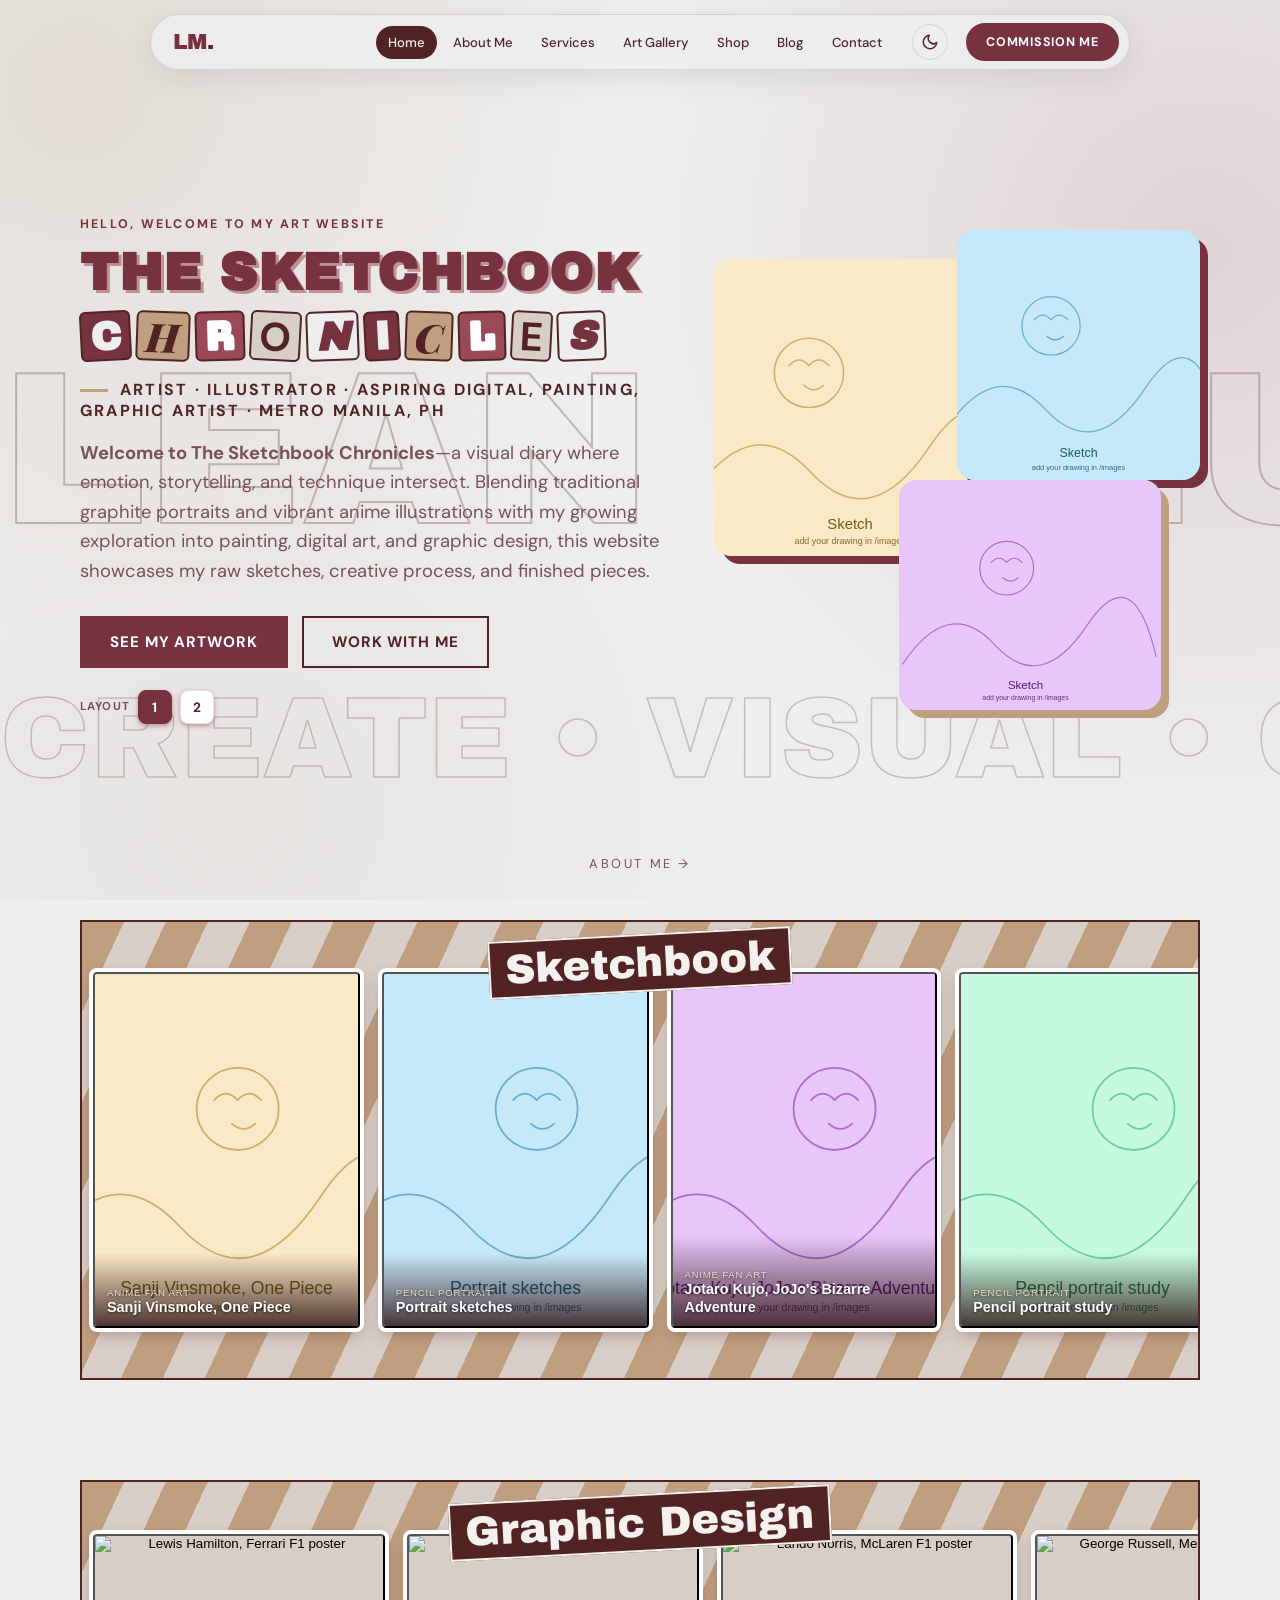
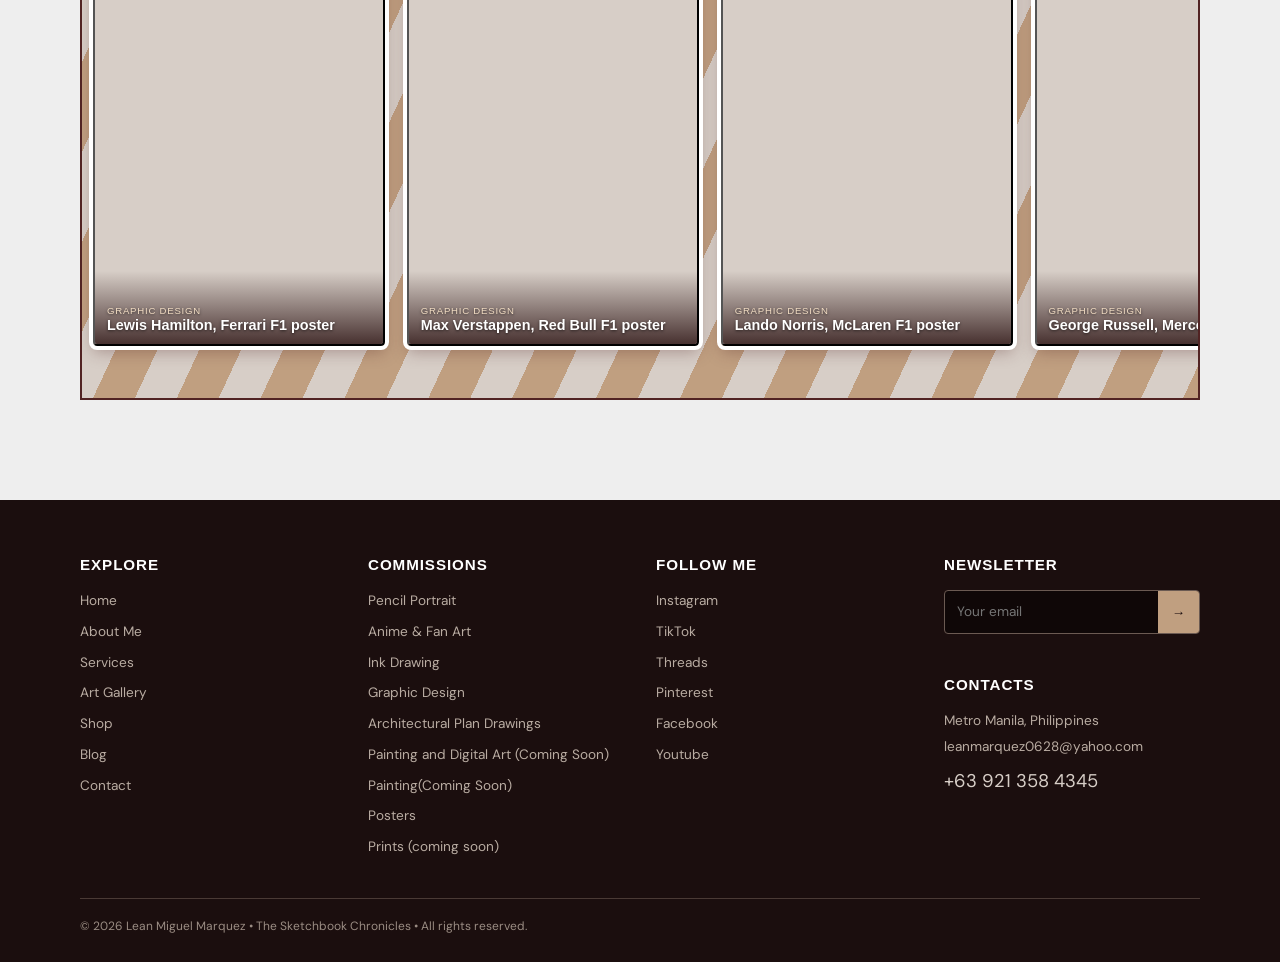
==== commit 3a8d155c: "Add files via upload" ====
--- a/index.html
+++ b/index.html
@@ -9,10 +9,9 @@
     content="Hand-drawn anime fan art, pencil portraits, ink drawings and architectural plans." />
   <link rel="preconnect" href="https://fonts.googleapis.com" />
   <link rel="preconnect" href="https://fonts.gstatic.com" crossorigin />
-  <link
-    href="https://fonts.googleapis.com/css2?family=Archivo+Black&family=Bungee&family=DM+Sans:wght@400;500;700&family=Playfair+Display:ital,wght@1,900&display=swap"
+  <link href="https://fonts.googleapis.com/css2?family=Archivo+Black&family=Bungee&family=DM+Sans:wght@400;500;700&family=Playfair+Display:ital,wght@1,900&display=swap"
     rel="stylesheet" />
-
+  
   <link rel="stylesheet" href="style.css" />
 </head>
 
@@ -64,16 +63,9 @@
       <div class="container hero-grid">
         <div class="hero-text reveal">
           <p class="eyebrow">Hello, welcome to my art website</p>
-          <h1>The sketchbook<br /><em class="chron" aria-label="chronicles"><span aria-hidden="true">C</span><span
-                aria-hidden="true">H</span><span aria-hidden="true">R</span><span aria-hidden="true">O</span><span
-                aria-hidden="true">N</span><span aria-hidden="true">I</span><span aria-hidden="true">C</span><span
-                aria-hidden="true">L</span><span aria-hidden="true">E</span><span aria-hidden="true">S</span></em></h1>
-          <p class="role">Artist &middot; Illustrator &middot; ASPIRING DIGITAL, PAINTING, GRAPHIC ARTIST &middot; Metro Manila,
-            PH</p>
-          <p class="lead"> <strong>Welcome to The Sketchbook Chronicles</strong>—a visual diary where emotion,
-            storytelling, and technique intersect. Blending traditional graphite portraits and vibrant anime
-            illustrations with my growing exploration into painting, digital art, and graphic design, this website
-            showcases my raw sketches, creative process, and finished pieces.</p>
+          <h1>The sketchbook<br /><em class="chron" aria-label="chronicles"><span aria-hidden="true">C</span><span aria-hidden="true">H</span><span aria-hidden="true">R</span><span aria-hidden="true">O</span><span aria-hidden="true">N</span><span aria-hidden="true">I</span><span aria-hidden="true">C</span><span aria-hidden="true">L</span><span aria-hidden="true">E</span><span aria-hidden="true">S</span></em></h1>
+          <p class="role">Artist &middot; Illustrator &middot; Aspiring Digital, Painting, Graphic Artist &middot; Metro Manila, PH</p>
+          <p class="lead"> <strong>Welcome to The Sketchbook Chronicles</strong>—a visual diary where emotion, storytelling, and technique intersect. Blending traditional graphite portraits and vibrant anime illustrations with my growing exploration into painting, digital art, and graphic design, this website showcases my raw sketches, creative process, and finished pieces.</p>
           <div class="cta">
             <a href="gallery.html" class="btn">See my artwork</a>
             <a href="contact.html" class="btn btn-ghost">Work with me</a>
@@ -138,7 +130,7 @@
           <li><a href="services.html">Ink Drawing</a></li>
           <li><a href="services.html">Graphic Design</a></li>
           <li><a href="services.html">Architectural Plan Drawings</a></li>
-          <li><a href="services.html">Painting and Digital Art (Coming Soon)</a></li>
+          <li><a href="shop.html">Painting and Digital Art (Coming Soon)</a></li>
           <li><a href="shop.html">Painting(Coming Soon)</a></li>
           <li><a href="shop.html">Posters</a></li>
           <li><a href="shop.html">Prints (coming soon)</a></li>
@@ -152,7 +144,7 @@
           <li><a href="https://www.threads.net/@lnmglmrqz" target="_blank" rel="noopener">Threads</a></li>
           <li><a href="https://www.pinterest.com/lnmglmrqz/" target="_blank" rel="noopener">Pinterest</a></li>
           <li><a href="https://www.facebook.com/lnmglmrq" target="_blank" rel="noopener">Facebook</a></li>
-          <li><a href="https://www.youtube.com/@lnmglmrqz" target="_blank" rel="noopener">YouTube</a></li>
+          <li><a href="https://www.youtube.com/@lnmglmrqz" target="_blank" rel="noopener">Youtube</a></li>
         </ul>
       </div>
       <div class="foot-col">
@@ -168,9 +160,7 @@
         <p class="foot-phone"><a href="tel:+639213584345">+63 921 358 4345</a></p>
       </div>
     </div>
-    <p class="foot-copy">© <span id="year"></span> Lean Miguel Marquez • The Sketchbook Chronicles • Explore my
-      collection of sketch art and
-      anime illustrations. Digital artwork and traditional paintings are coming soon! • All rights reserved.</p>
+    <p class="foot-copy">© <span id="year"></span> Lean Miguel Marquez • The Sketchbook Chronicles • All rights reserved.</p>
   </footer>
 
   <!-- Lightbox -->
@@ -180,8 +170,8 @@
     <p id="lbCap"></p>
   </dialog>
 
-
+  
   <script src="script.js"></script>
 </body>
 
-</html>+</html>
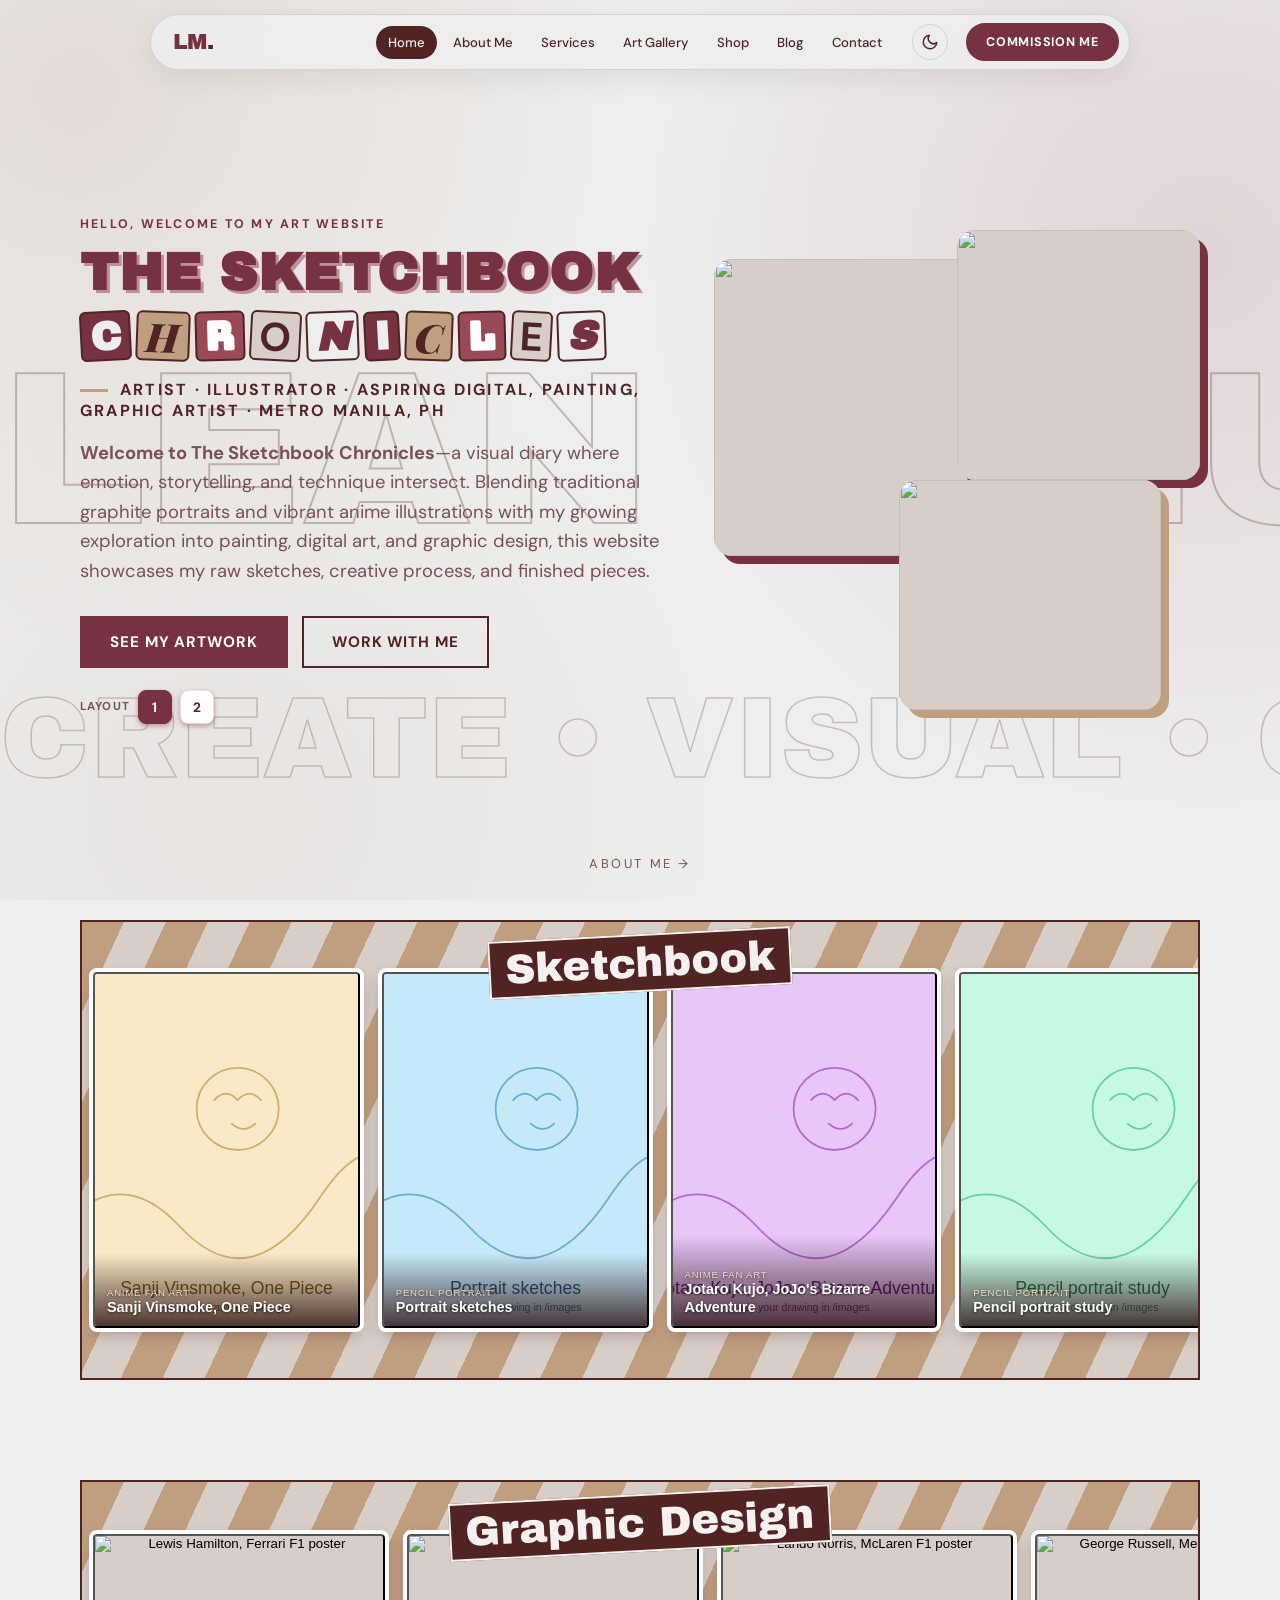
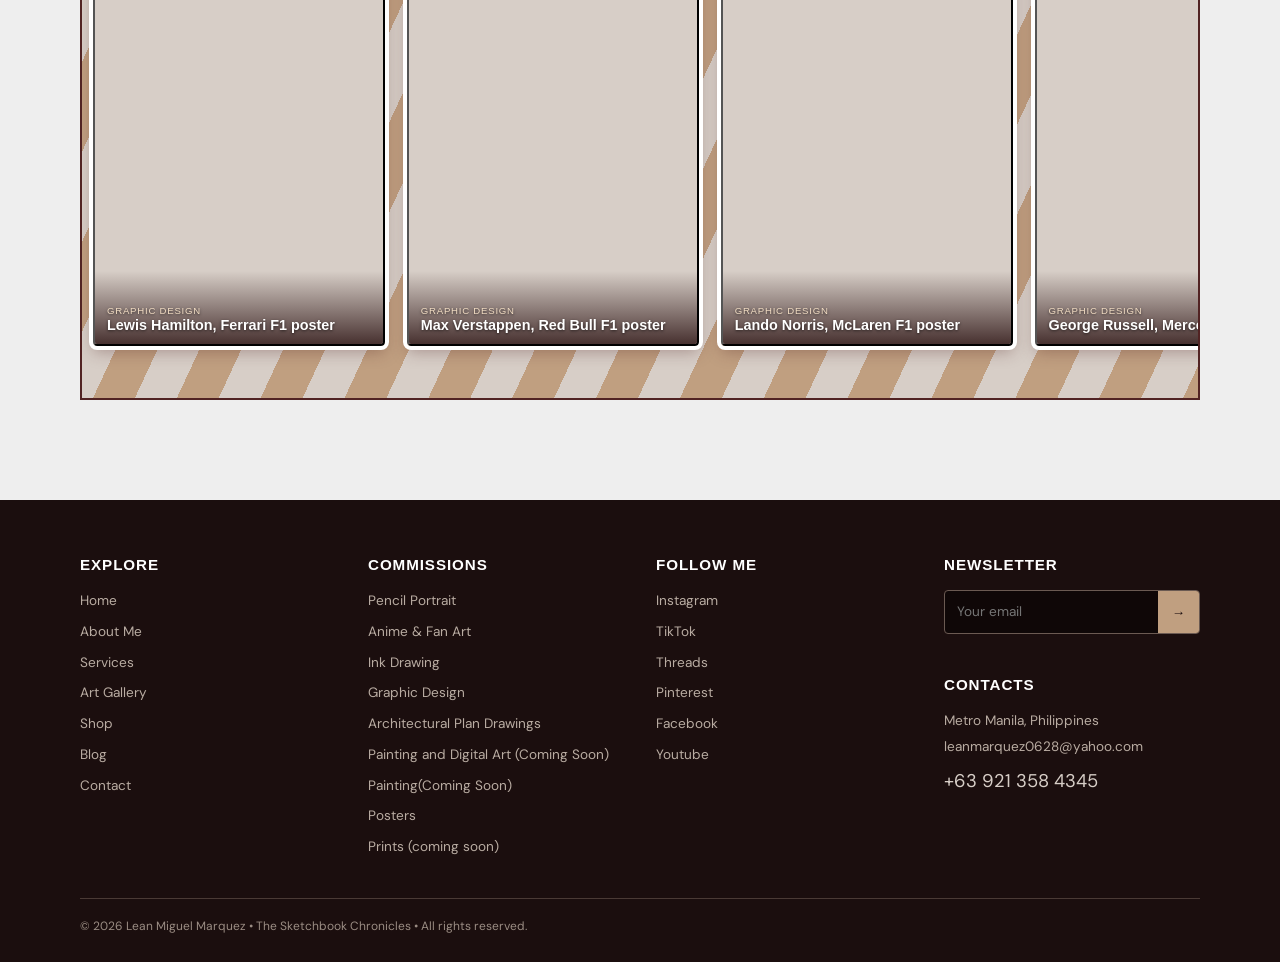
==== commit ccd51ffd: "Add files via upload" ====
--- a/index.html
+++ b/index.html
@@ -78,15 +78,15 @@
         </div>
         <div class="hero-art reveal" id="heroArt" data-layout="a" aria-hidden="true">
           <div class="layout-a">
-            <div class="frame f1"><img data-art="hero-1" alt="" /></div>
-            <div class="frame f2"><img data-art="hero-2" alt="" /></div>
-            <div class="frame f3"><img data-art="hero-3" alt="" /></div>
+            <div class="frame f1"><img src="images/hero-1.jpg" alt="" /></div>
+            <div class="frame f2"><img src="images/hero-2.jpg" alt="" /></div>
+            <div class="frame f3"><img src="images/hero-3.jpg" alt="" /></div>
           </div>
           <div class="layout-b">
-            <div class="tile t1"><img data-art="hero-2" alt="" /></div>
-            <div class="tile t2"><img data-art="hero-1" alt="" /></div>
-            <div class="tile t3"><img data-art="hero-4" alt="" /></div>
-            <div class="tile t4"><img data-art="hero-3" alt="" /></div>
+            <div class="tile t1"><img src="images/hero-2.jpg" alt="" /></div>
+            <div class="tile t2"><img src="images/hero-1.jpg" alt="" /></div>
+            <div class="tile t3"><img src="images/hero-4.jpg" alt="" /></div>
+            <div class="tile t4"><img src="images/hero-3.jpg" alt="" /></div>
           </div>
         </div>
       </div>
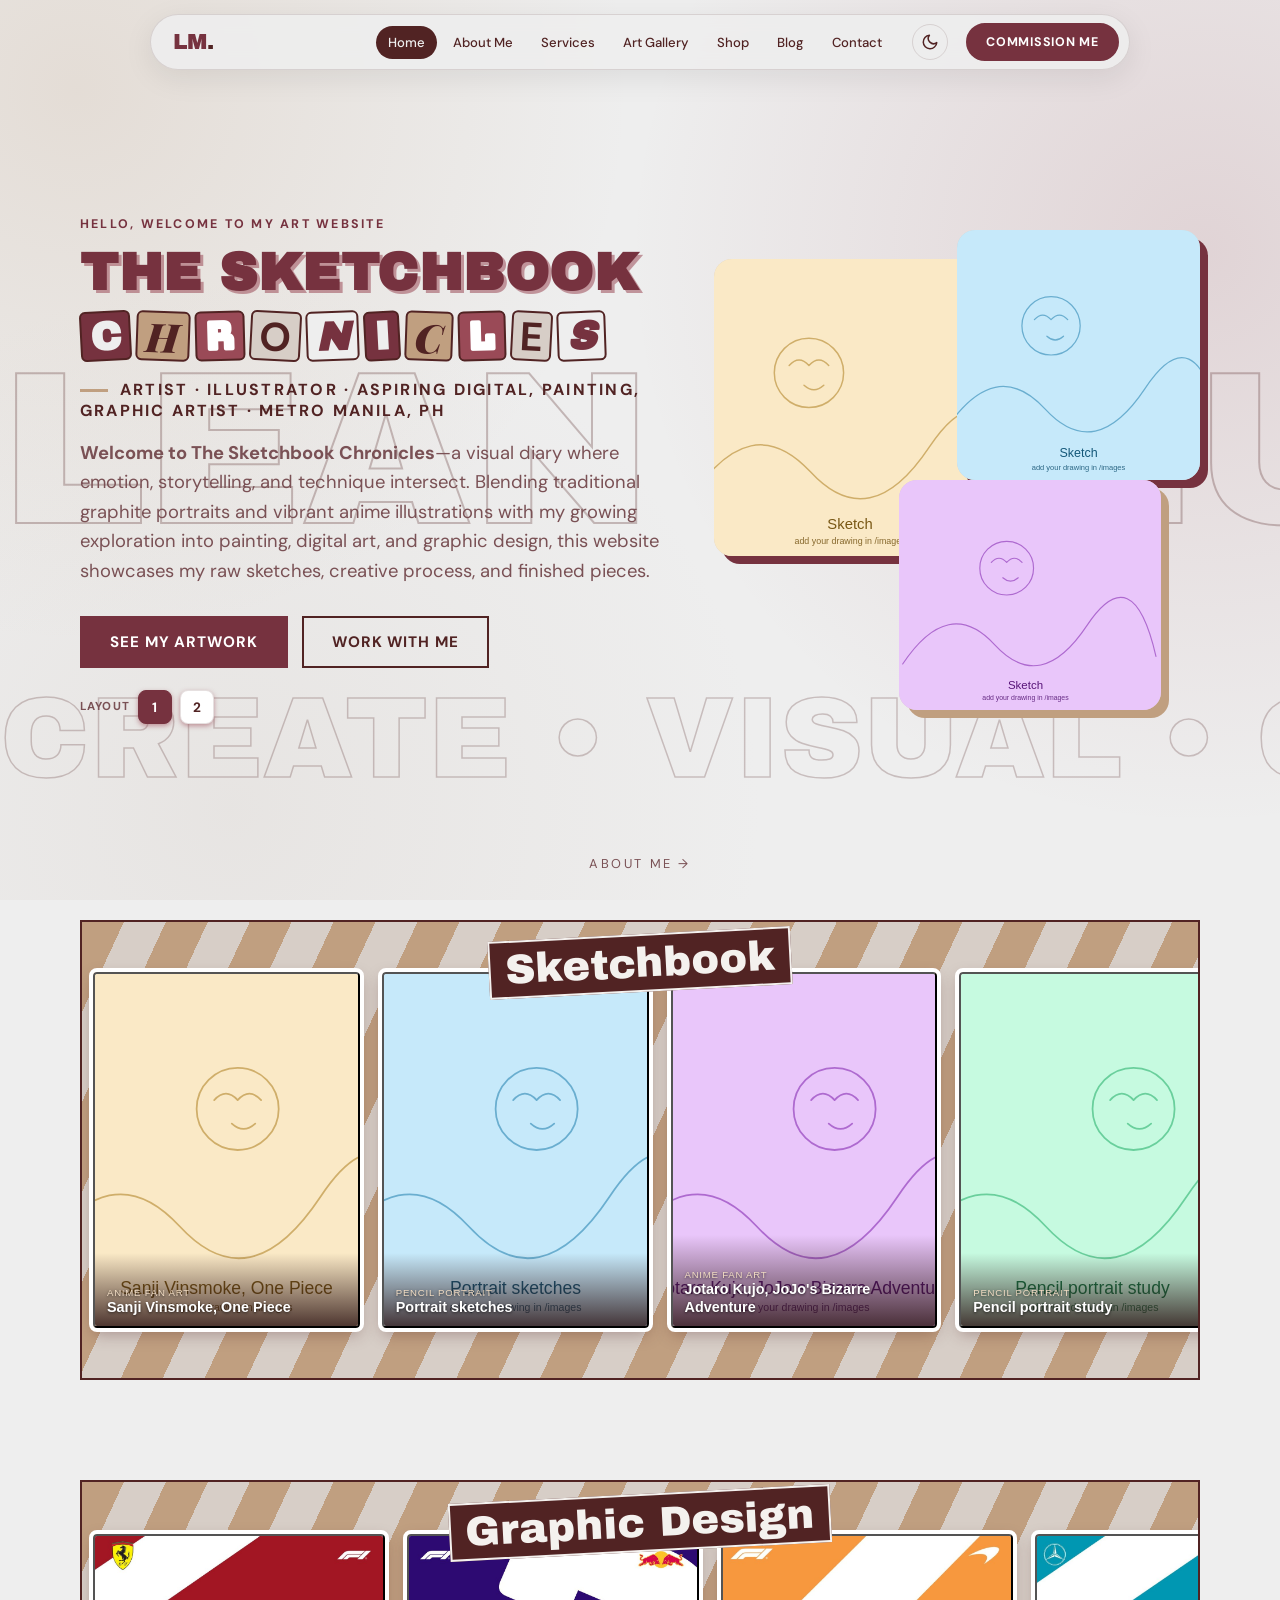
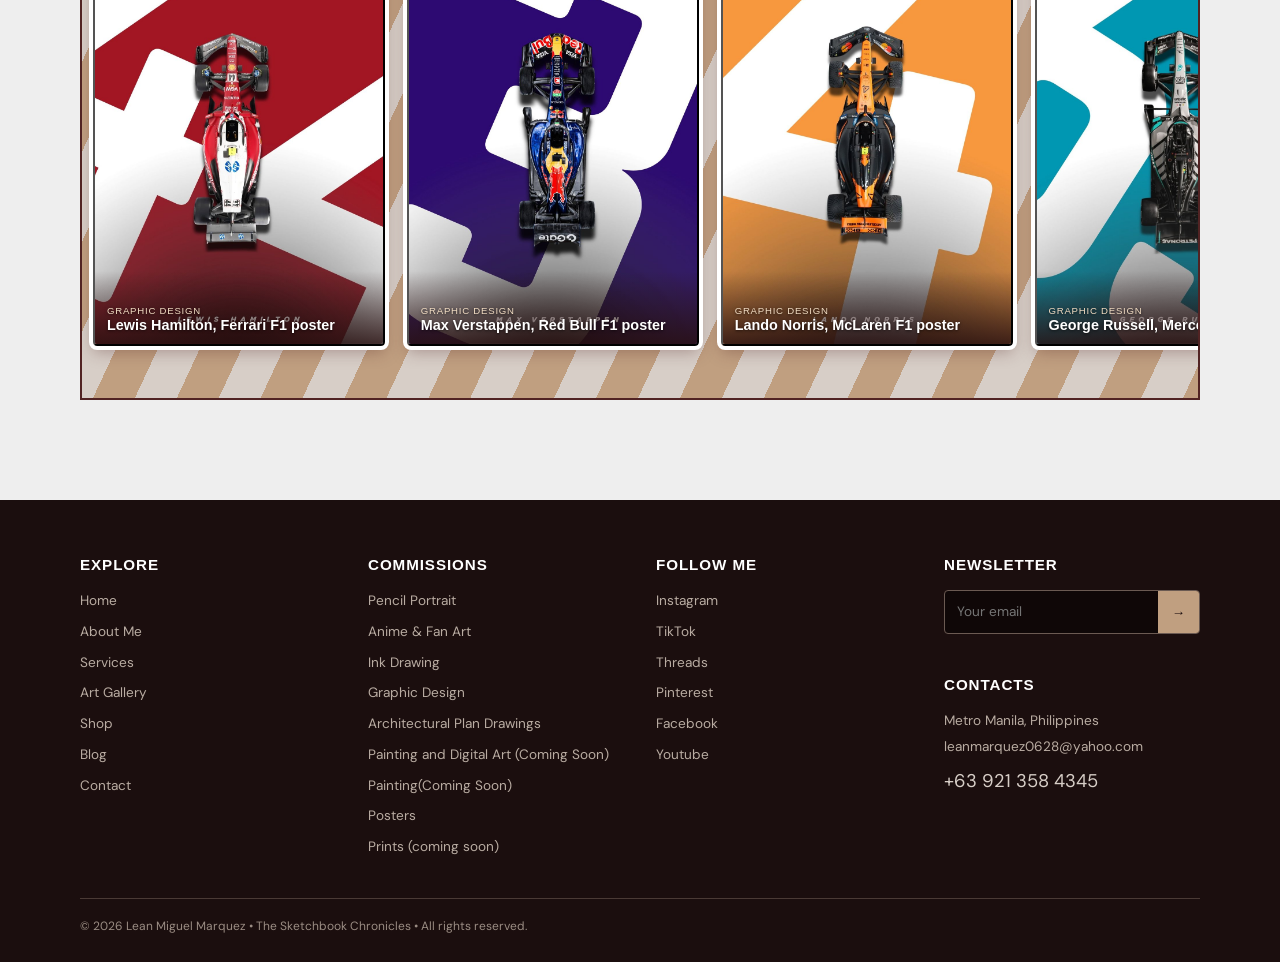
==== commit 54826f60: "Add files via upload" ====
--- a/index.html
+++ b/index.html
@@ -12,6 +12,10 @@
   <link href="https://fonts.googleapis.com/css2?family=Archivo+Black&family=Bungee&family=DM+Sans:wght@400;500;700&family=Playfair+Display:ital,wght@1,900&display=swap"
     rel="stylesheet" />
   
+  <link rel="icon" href="favicon.ico" sizes="any" />
+  <link rel="icon" type="image/png" sizes="32x32" href="favicon-32.png" />
+  <link rel="icon" type="image/png" sizes="512x512" href="favicon-512.png" />
+  <link rel="apple-touch-icon" href="apple-touch-icon.png" />
   <link rel="stylesheet" href="style.css" />
 </head>
 
@@ -78,15 +82,15 @@
         </div>
         <div class="hero-art reveal" id="heroArt" data-layout="a" aria-hidden="true">
           <div class="layout-a">
-            <div class="frame f1"><img src="images/hero-1.jpg" alt="" /></div>
-            <div class="frame f2"><img src="images/hero-2.jpg" alt="" /></div>
-            <div class="frame f3"><img src="images/hero-3.jpg" alt="" /></div>
+            <div class="frame f1"><img data-art="hero-1" alt="" /></div>
+            <div class="frame f2"><img data-art="hero-2" alt="" /></div>
+            <div class="frame f3"><img data-art="hero-3" alt="" /></div>
           </div>
           <div class="layout-b">
-            <div class="tile t1"><img src="images/hero-2.jpg" alt="" /></div>
-            <div class="tile t2"><img src="images/hero-1.jpg" alt="" /></div>
-            <div class="tile t3"><img src="images/hero-4.jpg" alt="" /></div>
-            <div class="tile t4"><img src="images/hero-3.jpg" alt="" /></div>
+            <div class="tile t1"><img data-art="hero-2" alt="" /></div>
+            <div class="tile t2"><img data-art="hero-1" alt="" /></div>
+            <div class="tile t3"><img data-art="hero-4" alt="" /></div>
+            <div class="tile t4"><img data-art="hero-3" alt="" /></div>
           </div>
         </div>
       </div>
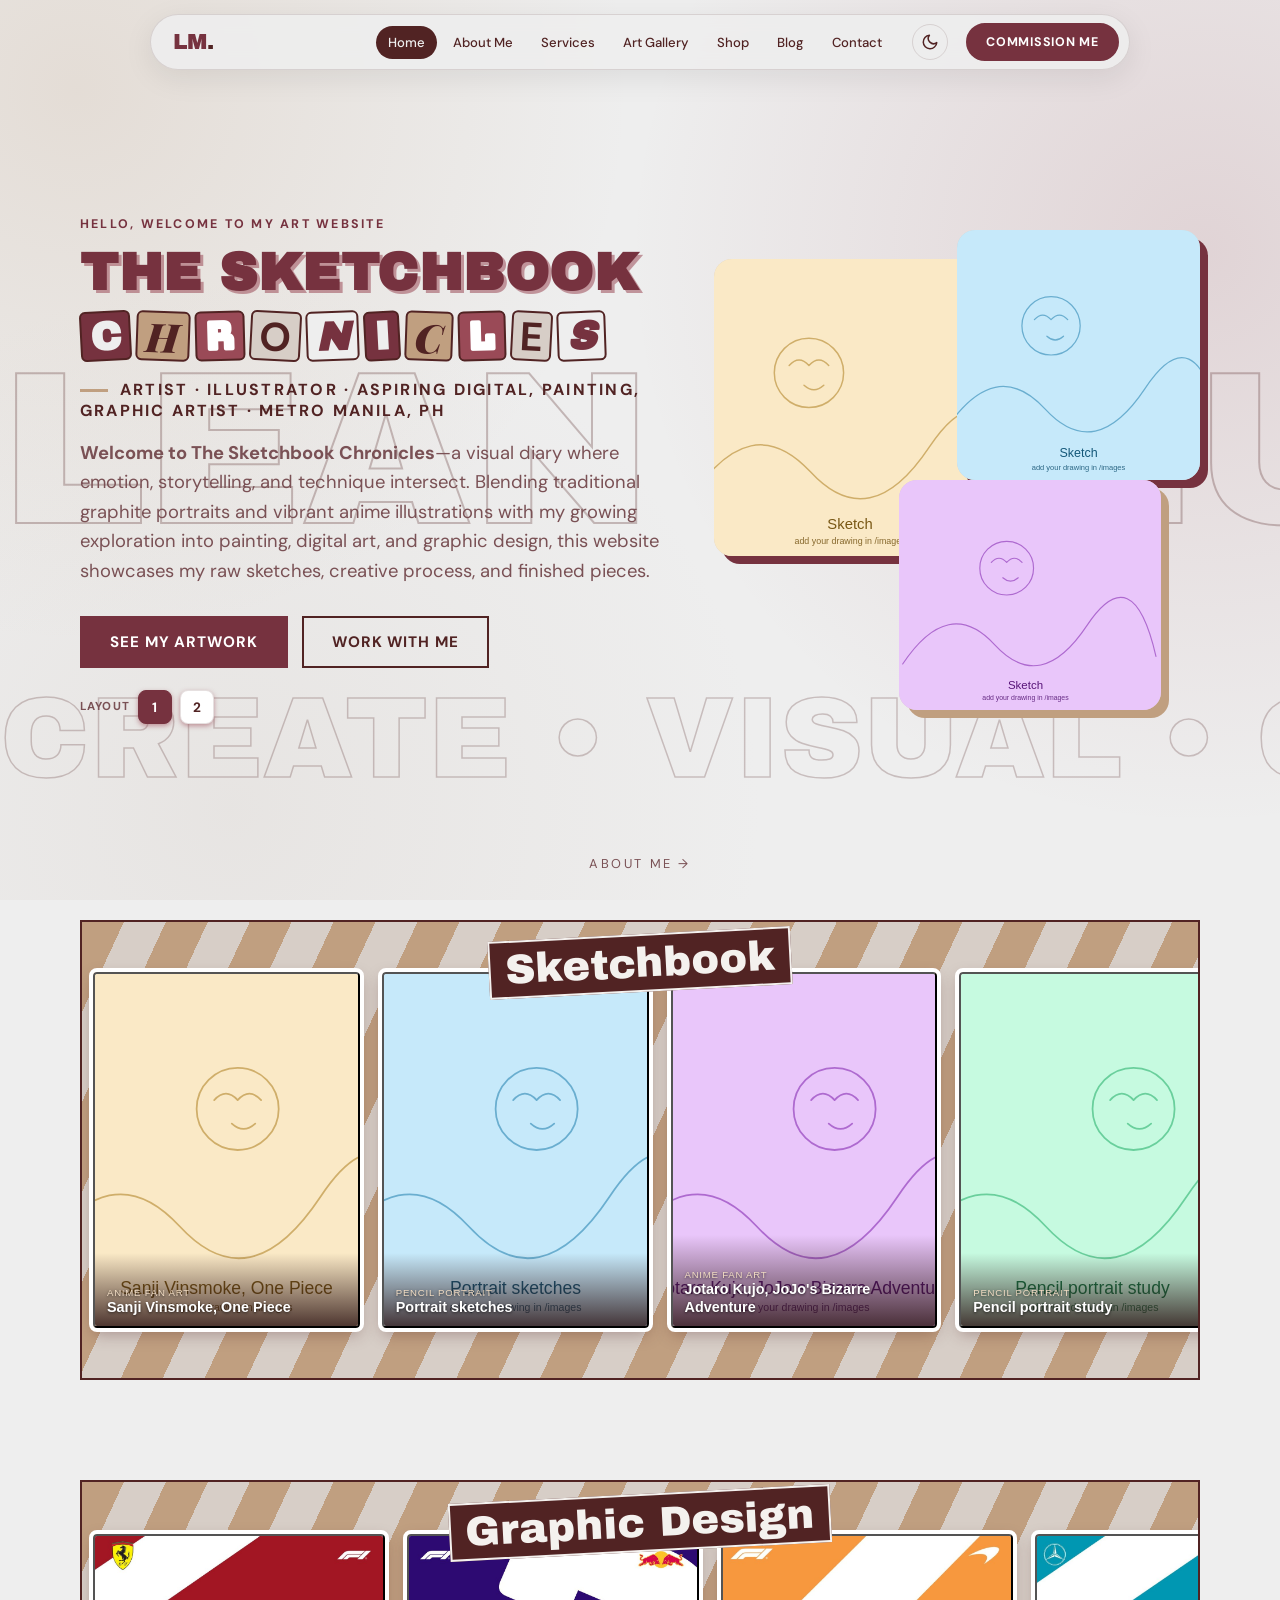
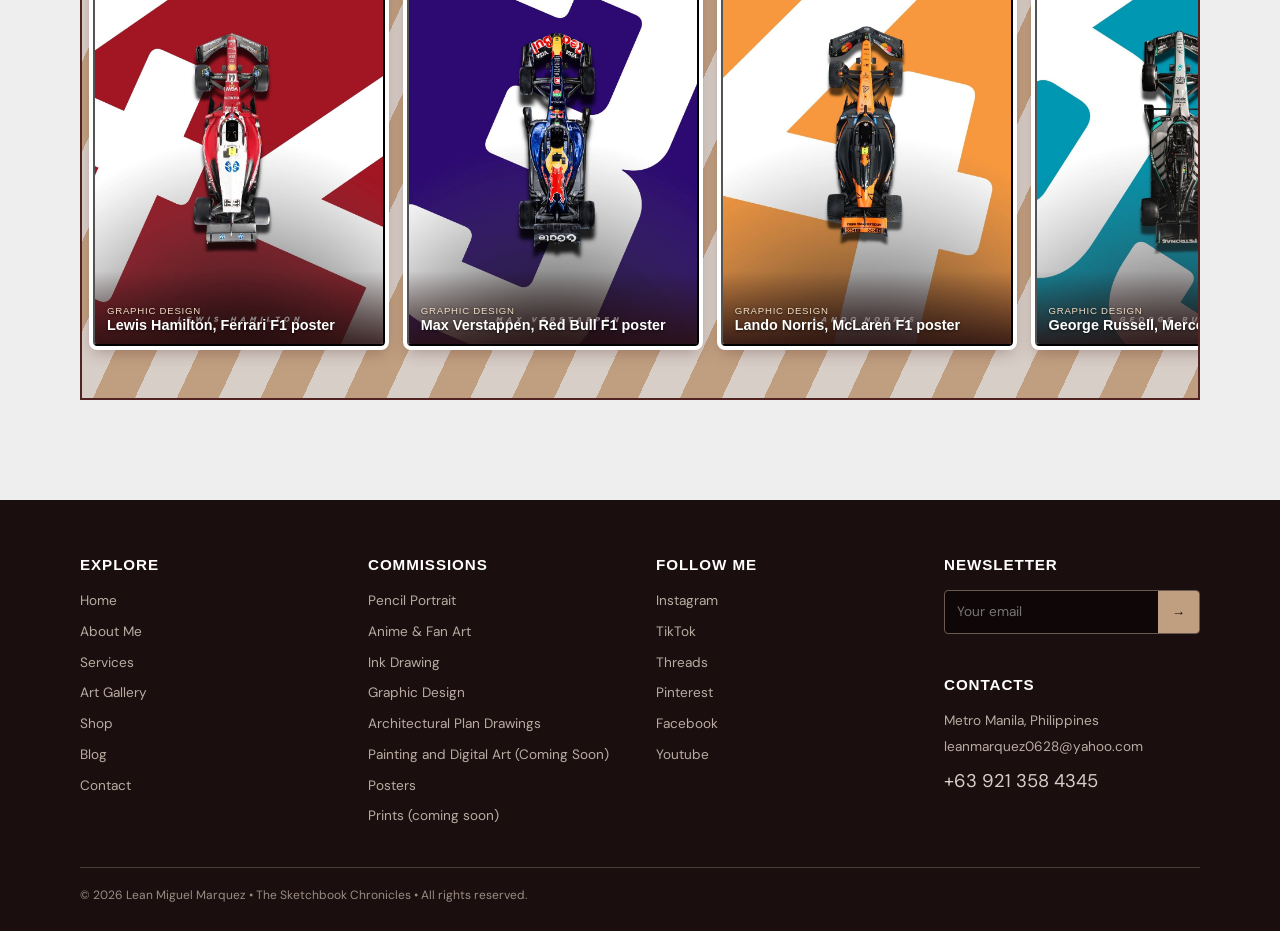
==== commit b60898d0: "Add files via upload" ====
--- a/index.html
+++ b/index.html
@@ -9,9 +9,10 @@
     content="Hand-drawn anime fan art, pencil portraits, ink drawings and architectural plans." />
   <link rel="preconnect" href="https://fonts.googleapis.com" />
   <link rel="preconnect" href="https://fonts.gstatic.com" crossorigin />
-  <link href="https://fonts.googleapis.com/css2?family=Archivo+Black&family=Bungee&family=DM+Sans:wght@400;500;700&family=Playfair+Display:ital,wght@1,900&display=swap"
+  <link
+    href="https://fonts.googleapis.com/css2?family=Archivo+Black&family=Bungee&family=DM+Sans:wght@400;500;700&family=Playfair+Display:ital,wght@1,900&display=swap"
     rel="stylesheet" />
-  
+
   <link rel="icon" href="favicon.ico" sizes="any" />
   <link rel="icon" type="image/png" sizes="32x32" href="favicon-32.png" />
   <link rel="icon" type="image/png" sizes="512x512" href="favicon-512.png" />
@@ -67,9 +68,16 @@
       <div class="container hero-grid">
         <div class="hero-text reveal">
           <p class="eyebrow">Hello, welcome to my art website</p>
-          <h1>The sketchbook<br /><em class="chron" aria-label="chronicles"><span aria-hidden="true">C</span><span aria-hidden="true">H</span><span aria-hidden="true">R</span><span aria-hidden="true">O</span><span aria-hidden="true">N</span><span aria-hidden="true">I</span><span aria-hidden="true">C</span><span aria-hidden="true">L</span><span aria-hidden="true">E</span><span aria-hidden="true">S</span></em></h1>
-          <p class="role">Artist &middot; Illustrator &middot; Aspiring Digital, Painting, Graphic Artist &middot; Metro Manila, PH</p>
-          <p class="lead"> <strong>Welcome to The Sketchbook Chronicles</strong>—a visual diary where emotion, storytelling, and technique intersect. Blending traditional graphite portraits and vibrant anime illustrations with my growing exploration into painting, digital art, and graphic design, this website showcases my raw sketches, creative process, and finished pieces.</p>
+          <h1>The sketchbook<br /><em class="chron" aria-label="chronicles"><span aria-hidden="true">C</span><span
+                aria-hidden="true">H</span><span aria-hidden="true">R</span><span aria-hidden="true">O</span><span
+                aria-hidden="true">N</span><span aria-hidden="true">I</span><span aria-hidden="true">C</span><span
+                aria-hidden="true">L</span><span aria-hidden="true">E</span><span aria-hidden="true">S</span></em></h1>
+          <p class="role">Artist &middot; Illustrator &middot; Aspiring Digital, Painting, Graphic Artist &middot; Metro
+            Manila, PH</p>
+          <p class="lead"> <strong>Welcome to The Sketchbook Chronicles</strong>—a visual diary where emotion,
+            storytelling, and technique intersect. Blending traditional graphite portraits and vibrant anime
+            illustrations with my growing exploration into painting, digital art, and graphic design, this website
+            showcases my raw sketches, creative process, and finished pieces.</p>
           <div class="cta">
             <a href="gallery.html" class="btn">See my artwork</a>
             <a href="contact.html" class="btn btn-ghost">Work with me</a>
@@ -135,7 +143,6 @@
           <li><a href="services.html">Graphic Design</a></li>
           <li><a href="services.html">Architectural Plan Drawings</a></li>
           <li><a href="shop.html">Painting and Digital Art (Coming Soon)</a></li>
-          <li><a href="shop.html">Painting(Coming Soon)</a></li>
           <li><a href="shop.html">Posters</a></li>
           <li><a href="shop.html">Prints (coming soon)</a></li>
         </ul>
@@ -164,7 +171,8 @@
         <p class="foot-phone"><a href="tel:+639213584345">+63 921 358 4345</a></p>
       </div>
     </div>
-    <p class="foot-copy">© <span id="year"></span> Lean Miguel Marquez • The Sketchbook Chronicles • All rights reserved.</p>
+    <p class="foot-copy">© <span id="year"></span> Lean Miguel Marquez • The Sketchbook Chronicles • All rights
+      reserved.</p>
   </footer>
 
   <!-- Lightbox -->
@@ -174,8 +182,8 @@
     <p id="lbCap"></p>
   </dialog>
 
-  
+
   <script src="script.js"></script>
 </body>
 
-</html>
+</html>
--- a/style.css
+++ b/style.css
@@ -1908,7 +1908,10 @@
   display: grid;
   place-items: center;
   text-decoration: none;
-  transition: transform 0.2s, background 0.2s, color 0.2s;
+  transition:
+    transform 0.2s,
+    background 0.2s,
+    color 0.2s;
 }
 .soc:hover {
   background: var(--yellow);
@@ -1963,7 +1966,9 @@
   letter-spacing: 0.1em;
   text-transform: uppercase;
   cursor: pointer;
-  transition: transform 0.2s, box-shadow 0.2s;
+  transition:
+    transform 0.2s,
+    box-shadow 0.2s;
 }
 .cf-submit:hover {
   transform: translate(-3px, -3px);
@@ -2063,21 +2068,86 @@
 }
 
 /* ===== Blog: Threads panel ===== */
-.feed-threads { grid-column: 1 / -1; }
-.feed-threads .feed-stats[data-net="threads"] { grid-template-columns: repeat(2, 1fr); max-width: 420px; margin: 0 auto; }
-.th-bio { margin: 0; padding: 0 22px 10px; text-align: center; color: var(--muted); font: 500 0.95rem var(--body); }
-.th-grid { display: grid; grid-template-columns: repeat(3, 1fr); gap: 16px; padding: 6px 18px 20px; }
-.th-card { display: flex; flex-direction: column; border: 2px solid var(--ink); background: var(--bg, var(--card)); color: var(--ink); text-decoration: none; overflow: hidden; transition: transform .2s; }
-.th-card:hover { transform: translateY(-4px); }
-.th-card img { width: 100%; aspect-ratio: 4 / 3; object-fit: cover; display: block; border-bottom: 2px solid var(--ink); }
-.th-body { padding: 12px 14px 14px; display: flex; flex-direction: column; gap: 6px; flex: 1; }
-.th-body small { font: 700 0.68rem var(--body); letter-spacing: .1em; text-transform: uppercase; color: var(--muted); }
-.th-body b { font: 700 1rem/1.3 var(--body); }
-.th-body p { margin: 0; font: 400 0.88rem/1.45 var(--body); color: var(--muted); }
-.th-counts { display: flex; flex-wrap: wrap; gap: 14px; margin-top: auto; padding-top: 8px; font: 700 0.85rem var(--body); }
-.th-counts span { display: inline-flex; align-items: center; gap: 5px; }
-@media (max-width: 900px) { .th-grid { grid-template-columns: 1fr; } }
-
+.feed-threads {
+  grid-column: 1 / -1;
+}
+.feed-threads .feed-stats[data-net="threads"] {
+  grid-template-columns: repeat(2, 1fr);
+  max-width: 420px;
+  margin: 0 auto;
+}
+.th-bio {
+  margin: 0;
+  padding: 0 22px 10px;
+  text-align: center;
+  color: var(--muted);
+  font: 500 0.95rem var(--body);
+}
+.th-grid {
+  display: grid;
+  grid-template-columns: repeat(3, 1fr);
+  gap: 16px;
+  padding: 6px 18px 20px;
+}
+.th-card {
+  display: flex;
+  flex-direction: column;
+  border: 2px solid var(--ink);
+  background: var(--bg, var(--card));
+  color: var(--ink);
+  text-decoration: none;
+  overflow: hidden;
+  transition: transform 0.2s;
+}
+.th-card:hover {
+  transform: translateY(-4px);
+}
+.th-card img {
+  width: 100%;
+  aspect-ratio: 4 / 3;
+  object-fit: cover;
+  display: block;
+  border-bottom: 2px solid var(--ink);
+}
+.th-body {
+  padding: 12px 14px 14px;
+  display: flex;
+  flex-direction: column;
+  gap: 6px;
+  flex: 1;
+}
+.th-body small {
+  font: 700 0.68rem var(--body);
+  letter-spacing: 0.1em;
+  text-transform: uppercase;
+  color: var(--muted);
+}
+.th-body b {
+  font: 700 1rem/1.3 var(--body);
+}
+.th-body p {
+  margin: 0;
+  font: 400 0.88rem/1.45 var(--body);
+  color: var(--muted);
+}
+.th-counts {
+  display: flex;
+  flex-wrap: wrap;
+  gap: 14px;
+  margin-top: auto;
+  padding-top: 8px;
+  font: 700 0.85rem var(--body);
+}
+.th-counts span {
+  display: inline-flex;
+  align-items: center;
+  gap: 5px;
+}
+@media (max-width: 900px) {
+  .th-grid {
+    grid-template-columns: 1fr;
+  }
+}
 
 /* ===== Graphic design tab: tall poster tiles (3 across) ===== */
 .gallery-slide.posters {
@@ -2164,16 +2234,40 @@
 body,
 :root[data-theme="dark"] body {
   background-image:
-    radial-gradient(circle at 6% 10%, rgba(192, 159, 128, 0.22), transparent 38%),
-    radial-gradient(circle at 94% 28%, rgba(154, 74, 87, 0.16), transparent 42%),
-    radial-gradient(circle at 18% 90%, rgba(215, 206, 199, 0.3), transparent 40%);
+    radial-gradient(
+      circle at 6% 10%,
+      rgba(192, 159, 128, 0.22),
+      transparent 38%
+    ),
+    radial-gradient(
+      circle at 94% 28%,
+      rgba(154, 74, 87, 0.16),
+      transparent 42%
+    ),
+    radial-gradient(
+      circle at 18% 90%,
+      rgba(215, 206, 199, 0.3),
+      transparent 40%
+    );
   background-size: auto;
 }
 :root[data-theme="dark"] body {
   background-image:
-    radial-gradient(circle at 6% 10%, rgba(192, 159, 128, 0.12), transparent 38%),
-    radial-gradient(circle at 94% 28%, rgba(154, 74, 87, 0.16), transparent 42%),
-    radial-gradient(circle at 18% 90%, rgba(215, 206, 199, 0.06), transparent 40%);
+    radial-gradient(
+      circle at 6% 10%,
+      rgba(192, 159, 128, 0.12),
+      transparent 38%
+    ),
+    radial-gradient(
+      circle at 94% 28%,
+      rgba(154, 74, 87, 0.16),
+      transparent 42%
+    ),
+    radial-gradient(
+      circle at 18% 90%,
+      rgba(215, 206, 199, 0.06),
+      transparent 40%
+    );
 }
 #bg {
   display: none;
@@ -2212,7 +2306,6 @@
   margin-bottom: 26px;
   font-size: 1.02rem;
 }
-
 
 /* ===== Services + Blog sections: maroon in light mode, tan in dark mode ===== */
 .band,
@@ -2334,7 +2427,9 @@
   font: 2.4rem var(--display);
   color: transparent;
   -webkit-text-stroke: 1.5px #c09f80;
-  transition: transform 0.35s, -webkit-text-stroke-color 0.3s;
+  transition:
+    transform 0.35s,
+    -webkit-text-stroke-color 0.3s;
 }
 :root[data-theme="dark"] .band .cards .card .num {
   color: transparent;
@@ -2422,7 +2517,10 @@
     content: "";
   }
   .art figcaption b {
-    font: 600 1rem/1.25 "Playfair Display", Georgia, serif;
+    font:
+      600 1rem/1.25 "Playfair Display",
+      Georgia,
+      serif;
     font-style: normal;
   }
   .gallery-slide[data-n="9"]:not(.posters) .art:nth-child(6) figcaption,
@@ -2437,11 +2535,16 @@
 #graphic .lead {
   margin-bottom: 36px;
 }
-.gallery-slide.posters .art figcaption small { display: none; }
+.gallery-slide.posters .art figcaption small {
+  display: none;
+}
 
 /* ===== Shop (coming soon) ===== */
 .shop-title {
-  font: 600 1.5rem/1.2 "Playfair Display", Georgia, serif;
+  font:
+    600 1.5rem/1.2 "Playfair Display",
+    Georgia,
+    serif;
   margin: 34px 0 16px;
   display: flex;
   align-items: center;
@@ -2478,7 +2581,9 @@
   bottom: 8px;
   background: #76323f;
   color: #fff;
-  font: 700 0.6rem/1 "Inter", sans-serif;
+  font:
+    700 0.6rem/1 "Inter",
+    sans-serif;
   letter-spacing: 0.08em;
   text-transform: uppercase;
   padding: 5px 8px;
@@ -2515,52 +2620,148 @@
   color: #1f1414;
 }
 @media (max-width: 900px) {
-  .shop-list { grid-template-columns: repeat(3, 1fr); }
+  .shop-list {
+    grid-template-columns: repeat(3, 1fr);
+  }
 }
 @media (max-width: 520px) {
-  .shop-list { grid-template-columns: repeat(2, 1fr); gap: 12px; }
-}
-.shop-badge{display:none}
+  .shop-list {
+    grid-template-columns: repeat(2, 1fr);
+    gap: 12px;
+  }
+}
+.shop-badge {
+  display: none;
+}
 
 /* ===== Pinterest panel ===== */
-.feed-pin { grid-column: 1 / -1; }
-.feed-pin .pin-stats { grid-template-columns: repeat(2, 1fr); max-width: 420px; margin: 0 auto; }
-.pin-tabs { display: flex; justify-content: center; gap: 56px; margin: 18px 0 14px; font-weight: 700; }
-.pin-tabs span { padding-bottom: 6px; opacity: 0.6; border-bottom: 3px solid transparent; }
-.pin-tabs span.on { opacity: 1; border-color: var(--ink); }
-.pb-grid { display: grid; grid-template-columns: repeat(5, 1fr); gap: 14px; }
-.pb-card { display: block; color: inherit; text-decoration: none; }
-.pb-card b { display: block; margin-top: 8px; font-size: 0.95rem; line-height: 1.25; }
-.pb-card small { opacity: 0.7; font-size: 0.78rem; }
-.pb-mos { display: grid; grid-template-columns: 2fr 1fr; grid-template-rows: 1fr 1fr; gap: 2px; aspect-ratio: 3 / 2; border-radius: 16px; overflow: hidden; }
-.pb-mos > :first-child { grid-row: 1 / 3; }
-.pb-mos img, .pb-ph { width: 100%; height: 100%; object-fit: cover; display: block; }
-.pb-ph.a { background: #76323f; } .pb-ph.b { background: #c09f80; } .pb-ph.c { background: #d7cec7; }
-.pb-card:hover .pb-mos { box-shadow: 0 8px 20px rgba(81, 35, 35, 0.3); }
-.pin-site { display: block; text-align: center; margin-top: 18px; font-weight: 600; color: var(--ink); }
-@media (max-width: 900px) { .pb-grid { grid-template-columns: repeat(2, 1fr); } }
+.feed-pin {
+  grid-column: 1 / -1;
+}
+.feed-pin .pin-stats {
+  grid-template-columns: repeat(2, 1fr);
+  max-width: 420px;
+  margin: 0 auto;
+}
+.pin-tabs {
+  display: flex;
+  justify-content: center;
+  gap: 56px;
+  margin: 18px 0 14px;
+  font-weight: 700;
+}
+.pin-tabs span {
+  padding-bottom: 6px;
+  opacity: 0.6;
+  border-bottom: 3px solid transparent;
+}
+.pin-tabs span.on {
+  opacity: 1;
+  border-color: var(--ink);
+}
+.pb-grid {
+  display: grid;
+  grid-template-columns: repeat(5, 1fr);
+  gap: 14px;
+}
+.pb-card {
+  display: block;
+  color: inherit;
+  text-decoration: none;
+}
+.pb-card b {
+  display: block;
+  margin-top: 8px;
+  font-size: 0.95rem;
+  line-height: 1.25;
+}
+.pb-card small {
+  opacity: 0.7;
+  font-size: 0.78rem;
+}
+.pb-mos {
+  display: grid;
+  grid-template-columns: 2fr 1fr;
+  grid-template-rows: 1fr 1fr;
+  gap: 2px;
+  aspect-ratio: 3 / 2;
+  border-radius: 16px;
+  overflow: hidden;
+}
+.pb-mos > :first-child {
+  grid-row: 1 / 3;
+}
+.pb-mos img,
+.pb-ph {
+  width: 100%;
+  height: 100%;
+  object-fit: cover;
+  display: block;
+}
+.pb-ph.a {
+  background: #76323f;
+}
+.pb-ph.b {
+  background: #c09f80;
+}
+.pb-ph.c {
+  background: #d7cec7;
+}
+.pb-card:hover .pb-mos {
+  box-shadow: 0 8px 20px rgba(81, 35, 35, 0.3);
+}
+.pin-site {
+  display: block;
+  text-align: center;
+  margin-top: 18px;
+  font-weight: 600;
+  color: var(--ink);
+}
+@media (max-width: 900px) {
+  .pb-grid {
+    grid-template-columns: repeat(2, 1fr);
+  }
+}
 
 /* ===== Shop: Notify me button ===== */
 .shop-buy .notify {
   background: #76323f;
   color: #fff;
-  font: 700 0.68rem/1 "Inter", sans-serif;
+  font:
+    700 0.68rem/1 "Inter",
+    sans-serif;
   letter-spacing: 0.04em;
   text-transform: uppercase;
   padding: 8px 10px;
   border-radius: 999px;
   text-decoration: none;
   white-space: nowrap;
-  transition: transform 0.15s, background 0.15s;
+  transition:
+    transform 0.15s,
+    background 0.15s;
 }
 .shop-buy .notify:hover,
-.shop-buy .notify:focus-visible { background: #512323; transform: translateY(-2px); }
-:root[data-theme="dark"] .shop-buy .notify { background: #d7cec7; color: #512323; }
-@media (max-width: 520px) { .shop-buy { flex-direction: column; align-items: flex-start; } }
+.shop-buy .notify:focus-visible {
+  background: #512323;
+  transform: translateY(-2px);
+}
+:root[data-theme="dark"] .shop-buy .notify {
+  background: #d7cec7;
+  color: #512323;
+}
+@media (max-width: 520px) {
+  .shop-buy {
+    flex-direction: column;
+    align-items: flex-start;
+  }
+}
 
 /* ===== Services: how to commission ===== */
 .steps-title {
-  font: 600 1.6rem/1.2 "Playfair Display", Georgia, serif;
+  font:
+    600 1.6rem/1.2 "Playfair Display",
+    Georgia,
+    serif;
   margin: 56px 0 20px;
 }
 .steps {
@@ -2590,27 +2791,61 @@
 }
 .step-num {
   display: block;
-  font: 700 2.4rem/1 "Inter", sans-serif;
+  font:
+    700 2.4rem/1 "Inter",
+    sans-serif;
   color: transparent;
   -webkit-text-stroke: 1.5px #c09f80;
   margin-bottom: 8px;
 }
-.step h4 { margin: 0 0 6px; font-size: 1.05rem; }
-.step p { margin: 0; font-size: 0.9rem; line-height: 1.5; opacity: 0.9; }
-.steps-cta { margin: 28px 0 0; text-align: center; }
+.step h4 {
+  margin: 0 0 6px;
+  font-size: 1.05rem;
+}
+.step p {
+  margin: 0;
+  font-size: 0.9rem;
+  line-height: 1.5;
+  opacity: 0.9;
+}
+.steps-cta {
+  margin: 28px 0 0;
+  text-align: center;
+}
 @media (max-width: 900px) {
-  .steps { grid-template-columns: repeat(2, 1fr); }
-  .step:not(:last-child)::after { display: none; }
-}
-@media (max-width: 520px) { .steps { grid-template-columns: 1fr; } }
+  .steps {
+    grid-template-columns: repeat(2, 1fr);
+  }
+  .step:not(:last-child)::after {
+    display: none;
+  }
+}
+@media (max-width: 520px) {
+  .steps {
+    grid-template-columns: 1fr;
+  }
+}
 
 /* ===== Graphic design sliding strip ===== */
-.design-reel { padding: 36px 0 20px; }
-.design-reel .showreel-box { height: clamp(340px, 52vw, 520px); }
-.design-reel .strip { animation-duration: 40s; }
-.design-reel .sk { aspect-ratio: 707 / 1000; height: 80%; }
-.design-reel .sk img { object-position: 50% 50%; }
-#graphic .container[hidden] { display: none; }
+.design-reel {
+  padding: 36px 0 20px;
+}
+.design-reel .showreel-box {
+  height: clamp(340px, 52vw, 520px);
+}
+.design-reel .strip {
+  animation-duration: 40s;
+}
+.design-reel .sk {
+  aspect-ratio: 707 / 1000;
+  height: 80%;
+}
+.design-reel .sk img {
+  object-position: 50% 50%;
+}
+#graphic .container[hidden] {
+  display: none;
+}
 
 /* ===== Footer (4 columns) ===== */
 .footer {
@@ -2628,23 +2863,79 @@
 }
 .footer h4 {
   margin: 0 0 16px;
-  font: 700 0.95rem/1.2 "Inter", sans-serif;
+  font:
+    700 0.95rem/1.2 "Inter",
+    sans-serif;
   letter-spacing: 0.06em;
   text-transform: uppercase;
   color: #fff;
 }
-.footer ul { list-style: none; margin: 0; padding: 0; display: grid; gap: 9px; }
-.footer a { color: #b9aca2; text-decoration: none; font-size: 0.85rem; }
-.footer a:hover, .footer a:focus-visible { color: #c09f80; }
-.foot-news { display: flex; border: 1px solid #6b5a52; border-radius: 4px; overflow: hidden; background: #0f0707; }
-.foot-news input { flex: 1; min-width: 0; background: transparent; border: 0; color: #fff; padding: 10px 12px; font: inherit; }
-.foot-news input:focus { outline: 2px solid #c09f80; outline-offset: -2px; }
-.foot-news button { border: 0; background: #c09f80; color: #1b0e0e; font-weight: 700; padding: 0 14px; cursor: pointer; }
-.foot-note { font-size: 0.78rem; color: #c09f80; margin: 8px 0 0; min-height: 1em; }
-.foot-h2 { margin-top: 22px !important; }
-.foot-text { margin: 0 0 6px; font-size: 0.85rem; color: #b9aca2; line-height: 1.5; }
-.foot-phone { margin: 10px 0 0; }
-.foot-phone a { font-size: 1.15rem; color: #d7cec7; }
+.footer ul {
+  list-style: none;
+  margin: 0;
+  padding: 0;
+  display: grid;
+  gap: 9px;
+}
+.footer a {
+  color: #b9aca2;
+  text-decoration: none;
+  font-size: 0.85rem;
+}
+.footer a:hover,
+.footer a:focus-visible {
+  color: #c09f80;
+}
+.foot-news {
+  display: flex;
+  border: 1px solid #6b5a52;
+  border-radius: 4px;
+  overflow: hidden;
+  background: #0f0707;
+}
+.foot-news input {
+  flex: 1;
+  min-width: 0;
+  background: transparent;
+  border: 0;
+  color: #fff;
+  padding: 10px 12px;
+  font: inherit;
+}
+.foot-news input:focus {
+  outline: 2px solid #c09f80;
+  outline-offset: -2px;
+}
+.foot-news button {
+  border: 0;
+  background: #c09f80;
+  color: #1b0e0e;
+  font-weight: 700;
+  padding: 0 14px;
+  cursor: pointer;
+}
+.foot-note {
+  font-size: 0.78rem;
+  color: #c09f80;
+  margin: 8px 0 0;
+  min-height: 1em;
+}
+.foot-h2 {
+  margin-top: 22px !important;
+}
+.foot-text {
+  margin: 0 0 6px;
+  font-size: 0.85rem;
+  color: #b9aca2;
+  line-height: 1.5;
+}
+.foot-phone {
+  margin: 10px 0 0;
+}
+.foot-phone a {
+  font-size: 1.15rem;
+  color: #d7cec7;
+}
 .foot-copy {
   width: min(1120px, 100%);
   margin: 40px auto 0;
@@ -2654,8 +2945,16 @@
   color: #9a8c83;
   line-height: 1.6;
 }
-@media (max-width: 900px) { .foot-grid { grid-template-columns: repeat(2, 1fr); } }
-@media (max-width: 520px) { .foot-grid { grid-template-columns: 1fr; } }
+@media (max-width: 900px) {
+  .foot-grid {
+    grid-template-columns: repeat(2, 1fr);
+  }
+}
+@media (max-width: 520px) {
+  .foot-grid {
+    grid-template-columns: 1fr;
+  }
+}
 
 /* ===== Graphic design: clean poster grid like the reference (posters carry their own names) ===== */
 .gallery-slide.posters {
@@ -2664,7 +2963,9 @@
 .gallery-slide.posters .art figcaption {
   display: none;
 }
-.design-reel { padding: 0 0 100px; }
+.design-reel {
+  padding: 0 0 100px;
+}
 
 /* ===== Shop: Coming soon cards ===== */
 .art.soon.shop-soon {
@@ -2675,133 +2976,483 @@
 }
 
 /* ===== YouTube panel ===== */
-
-.yt-h { margin: 22px 0 12px; font: 700 0.85rem/1 "Inter", sans-serif; letter-spacing: 0.1em; text-transform: uppercase; opacity: 0.85; }
-.yt-main { position: relative; display: block; border-radius: 14px; overflow: hidden; aspect-ratio: 16 / 7; background: #000; }
-.yt-main img { width: 100%; height: 100%; object-fit: cover; display: block; }
-.yt-play { position: absolute; inset: 0; margin: auto; width: 64px; height: 64px; border-radius: 50%; background: rgba(0,0,0,.55); color: #fff; display: grid; place-items: center; transition: transform .2s; }
-.yt-main:hover .yt-play, .yt-main:focus-visible .yt-play { transform: scale(1.12); }
-.yt-title { position: absolute; left: 0; right: 0; bottom: 0; padding: 40px 16px 14px; color: #fff; font-weight: 600; background: linear-gradient(transparent, rgba(20,8,8,.85)); }
-.yt-shorts { display: grid; grid-template-columns: repeat(3, 1fr); gap: 10px; }
-.yt-short { display: block; aspect-ratio: 1 / 1; border-radius: 12px; overflow: hidden; background: #000; }
-.yt-short img { width: 100%; height: 100%; object-fit: cover; display: block; transition: transform .25s; }
-.yt-short:hover img, .yt-short:focus-visible img { transform: scale(1.05); }
-@media (max-width: 700px) { .yt-shorts { grid-template-columns: repeat(3, 1fr); gap: 6px; } .yt-main { aspect-ratio: 16 / 9; } }
+.feed-yt {
+  grid-column: 1 / -1;
+}
+.yt-h {
+  margin: 22px 0 12px;
+  font:
+    700 0.85rem/1 "Inter",
+    sans-serif;
+  letter-spacing: 0.1em;
+  text-transform: uppercase;
+  opacity: 0.85;
+}
+.yt-main {
+  position: relative;
+  display: block;
+  border-radius: 14px;
+  overflow: hidden;
+  aspect-ratio: 16 / 7;
+  background: #000;
+}
+.yt-main img {
+  width: 100%;
+  height: 100%;
+  object-fit: cover;
+  display: block;
+}
+.yt-play {
+  position: absolute;
+  inset: 0;
+  margin: auto;
+  width: 64px;
+  height: 64px;
+  border-radius: 50%;
+  background: rgba(0, 0, 0, 0.55);
+  color: #fff;
+  display: grid;
+  place-items: center;
+  transition: transform 0.2s;
+}
+.yt-main:hover .yt-play,
+.yt-main:focus-visible .yt-play {
+  transform: scale(1.12);
+}
+.yt-title {
+  position: absolute;
+  left: 0;
+  right: 0;
+  bottom: 0;
+  padding: 40px 16px 14px;
+  color: #fff;
+  font-weight: 600;
+  background: linear-gradient(transparent, rgba(20, 8, 8, 0.85));
+}
+.yt-shorts {
+  display: grid;
+  grid-template-columns: repeat(5, 1fr);
+  gap: 10px;
+}
+.yt-short {
+  display: block;
+  aspect-ratio: 9 / 13;
+  border-radius: 12px;
+  overflow: hidden;
+  background: #000;
+}
+.yt-short img {
+  width: 100%;
+  height: 100%;
+  object-fit: cover;
+  display: block;
+  transition: transform 0.25s;
+}
+.yt-short:hover img,
+.yt-short:focus-visible img {
+  transform: scale(1.05);
+}
+@media (max-width: 700px) {
+  .yt-shorts {
+    grid-template-columns: repeat(2, 1fr);
+  }
+  .yt-main {
+    aspect-ratio: 16 / 9;
+  }
+}
 
 /* Painting & digital gallery */
-.pd-grid{display:grid;grid-template-columns:1fr 1fr;gap:28px;margin-top:28px}
-.pd-col h3{margin:0 0 6px;font-size:1.4rem}
-.pd-col>p{margin:0 0 14px;opacity:.85;max-width:46ch}
-.pd-col .art.soon{width:100%}
-@media(max-width:700px){.pd-grid{grid-template-columns:1fr}}
-
-.pd-desc{text-align:center;margin:0 auto 18px;max-width:60ch;opacity:.85}
-#painting-digital .gallery-frame{margin-top:28px}
+.pd-grid {
+  display: grid;
+  grid-template-columns: 1fr 1fr;
+  gap: 28px;
+  margin-top: 28px;
+}
+.pd-col h3 {
+  margin: 0 0 6px;
+  font-size: 1.4rem;
+}
+.pd-col > p {
+  margin: 0 0 14px;
+  opacity: 0.85;
+  max-width: 46ch;
+}
+.pd-col .art.soon {
+  width: 100%;
+}
+@media (max-width: 700px) {
+  .pd-grid {
+    grid-template-columns: 1fr;
+  }
+}
+
+.pd-desc {
+  text-align: center;
+  margin: 0 auto 18px;
+  max-width: 60ch;
+  opacity: 0.85;
+}
+#painting-digital .gallery-frame {
+  margin-top: 28px;
+}
 
 /* Shop products */
-.prod-list{display:grid;grid-template-columns:repeat(4,1fr);gap:22px}
-.prod img{width:100%;aspect-ratio:8.5/11;object-fit:cover;display:block;border:6px solid #1f1414;border-radius:2px;box-shadow:0 8px 20px rgba(81,35,35,.25);cursor:zoom-in;background:#fff}
-.prod h4{margin:12px 0 4px;font-size:1rem}
-.prod-meta{display:flex;flex-direction:column;gap:2px;margin:0 0 10px;font-size:.8rem;opacity:.8}
-.prod-buy{display:flex;align-items:center;justify-content:space-between;gap:8px}
-.prod-buy b{font-size:1.05rem}
-.prod-order{background:#76323f;color:#fff;font:700 .72rem/1 "Inter",sans-serif;letter-spacing:.05em;text-transform:uppercase;padding:9px 14px;border-radius:999px;text-decoration:none}
-.prod-order:hover{background:#512323}
-:root[data-theme="dark"] .prod-order{background:#d7cec7;color:#512323}
-@media(max-width:900px){.prod-list{grid-template-columns:repeat(2,1fr);gap:16px}}
+.prod-list {
+  display: grid;
+  grid-template-columns: repeat(4, 1fr);
+  gap: 22px;
+}
+.prod img {
+  width: 100%;
+  aspect-ratio: 8.5/11;
+  object-fit: cover;
+  display: block;
+  border: 6px solid #1f1414;
+  border-radius: 2px;
+  box-shadow: 0 8px 20px rgba(81, 35, 35, 0.25);
+  cursor: zoom-in;
+  background: #fff;
+}
+.prod h4 {
+  margin: 12px 0 4px;
+  font-size: 1rem;
+}
+.prod-meta {
+  display: flex;
+  flex-direction: column;
+  gap: 2px;
+  margin: 0 0 10px;
+  font-size: 0.8rem;
+  opacity: 0.8;
+}
+.prod-buy {
+  display: flex;
+  align-items: center;
+  justify-content: space-between;
+  gap: 8px;
+}
+.prod-buy b {
+  font-size: 1.05rem;
+}
+.prod-order {
+  background: #76323f;
+  color: #fff;
+  font:
+    700 0.72rem/1 "Inter",
+    sans-serif;
+  letter-spacing: 0.05em;
+  text-transform: uppercase;
+  padding: 9px 14px;
+  border-radius: 999px;
+  text-decoration: none;
+}
+.prod-order:hover {
+  background: #512323;
+}
+:root[data-theme="dark"] .prod-order {
+  background: #d7cec7;
+  color: #512323;
+}
+@media (max-width: 900px) {
+  .prod-list {
+    grid-template-columns: repeat(2, 1fr);
+    gap: 16px;
+  }
+}
 
 /* Order form */
-.order-dlg{border:0;border-radius:18px;padding:0;width:min(440px,94vw);max-height:92vh;background:var(--bg,#eee);color:var(--ink,#512323);box-shadow:0 24px 60px rgba(0,0,0,.4)}
-.order-dlg::backdrop{background:rgba(20,8,8,.6)}
-.order-form{display:flex;flex-direction:column;gap:12px;padding:22px;position:relative}
-.od-x{position:absolute;right:12px;top:8px;border:0;background:none;font-size:1.8rem;line-height:1;color:inherit;cursor:pointer}
-.od-head{display:flex;gap:14px;align-items:center;padding-right:24px}
-.od-head img{width:64px;aspect-ratio:8.5/11;object-fit:cover;border:3px solid #1f1414;border-radius:2px}
-.od-head h3{margin:0 0 4px;font-size:1.1rem}
-.od-head p{margin:0;font-size:.8rem;opacity:.8}
-.order-form label{display:flex;flex-direction:column;gap:5px;font-size:.78rem;font-weight:600}
-.order-form input,.order-form textarea,.order-form select{font:400 .95rem/1.3 "Inter",sans-serif;padding:10px 12px;border:1px solid color-mix(in srgb,currentColor 30%,transparent);border-radius:10px;background:color-mix(in srgb,var(--bg,#fff) 70%,#fff);color:inherit;width:100%;box-sizing:border-box}
-.od-row{display:grid;grid-template-columns:1fr 1fr;gap:12px}
-.od-qty{display:flex;align-items:stretch;gap:6px}
-.od-qty button{width:38px;border:1px solid color-mix(in srgb,currentColor 30%,transparent);border-radius:10px;background:none;color:inherit;font-size:1.1rem;cursor:pointer}
-.od-qty input{text-align:center;padding:10px 0}
-.od-total{margin:2px 0 0;font:700 1.1rem/1 "Inter",sans-serif}
-.od-err{margin:0;color:#b3261e;font-size:.82rem;min-height:1em}
-.od-send,.od-copy{border:0;background:#76323f;color:#fff;font:700 .85rem/1 "Inter",sans-serif;letter-spacing:.05em;text-transform:uppercase;padding:14px;border-radius:999px;cursor:pointer}
-.od-send:hover,.od-copy:hover{background:#512323}
-:root[data-theme="dark"] .od-send,:root[data-theme="dark"] .od-copy{background:#d7cec7;color:#512323}
-.od-hint{margin:0;font-size:.75rem;opacity:.7;text-align:center}
-.od-done{border:1px dashed currentColor;border-radius:12px;padding:12px;display:flex;flex-direction:column;gap:8px}
-.od-done[hidden]{display:none}
-.od-done p{margin:0;font-size:.85rem}
-.order-dlg{overflow:auto}
-.prod.print img{border:0;border-radius:2px}
-
-#graphic .gallery-frame{margin-top:0}
-#designGrid.gallery-slide.posters{min-height:0}
-.prod.tall img{aspect-ratio:707/1000}
-.prod{display:flex;flex-direction:column}
-.prod h4{min-height:2.6em}
-.prod-meta{flex:1}
-
-.prod-pager{margin-top:22px}
-.prod-list.slide-in{animation:prodIn .35s ease}
-@keyframes prodIn{from{opacity:0;transform:translateX(24px)}to{opacity:1;transform:none}}
-@media(prefers-reduced-motion:reduce){.prod-list.slide-in{animation:none}}
+.order-dlg {
+  border: 0;
+  border-radius: 18px;
+  padding: 0;
+  width: min(440px, 94vw);
+  max-height: 92vh;
+  background: var(--bg, #eee);
+  color: var(--ink, #512323);
+  box-shadow: 0 24px 60px rgba(0, 0, 0, 0.4);
+}
+.order-dlg::backdrop {
+  background: rgba(20, 8, 8, 0.6);
+}
+.order-form {
+  display: flex;
+  flex-direction: column;
+  gap: 12px;
+  padding: 22px;
+  position: relative;
+}
+.od-x {
+  position: absolute;
+  right: 12px;
+  top: 8px;
+  border: 0;
+  background: none;
+  font-size: 1.8rem;
+  line-height: 1;
+  color: inherit;
+  cursor: pointer;
+}
+.od-head {
+  display: flex;
+  gap: 14px;
+  align-items: center;
+  padding-right: 24px;
+}
+.od-head img {
+  width: 64px;
+  aspect-ratio: 8.5/11;
+  object-fit: cover;
+  border: 3px solid #1f1414;
+  border-radius: 2px;
+}
+.od-head h3 {
+  margin: 0 0 4px;
+  font-size: 1.1rem;
+}
+.od-head p {
+  margin: 0;
+  font-size: 0.8rem;
+  opacity: 0.8;
+}
+.order-form label {
+  display: flex;
+  flex-direction: column;
+  gap: 5px;
+  font-size: 0.78rem;
+  font-weight: 600;
+}
+.order-form input,
+.order-form textarea,
+.order-form select {
+  font:
+    400 0.95rem/1.3 "Inter",
+    sans-serif;
+  padding: 10px 12px;
+  border: 1px solid color-mix(in srgb, currentColor 30%, transparent);
+  border-radius: 10px;
+  background: color-mix(in srgb, var(--bg, #fff) 70%, #fff);
+  color: inherit;
+  width: 100%;
+  box-sizing: border-box;
+}
+.od-row {
+  display: grid;
+  grid-template-columns: 1fr 1fr;
+  gap: 12px;
+}
+.od-qty {
+  display: flex;
+  align-items: stretch;
+  gap: 6px;
+}
+.od-qty button {
+  width: 38px;
+  border: 1px solid color-mix(in srgb, currentColor 30%, transparent);
+  border-radius: 10px;
+  background: none;
+  color: inherit;
+  font-size: 1.1rem;
+  cursor: pointer;
+}
+.od-qty input {
+  text-align: center;
+  padding: 10px 0;
+}
+.od-total {
+  margin: 2px 0 0;
+  font:
+    700 1.1rem/1 "Inter",
+    sans-serif;
+}
+.od-err {
+  margin: 0;
+  color: #b3261e;
+  font-size: 0.82rem;
+  min-height: 1em;
+}
+.od-send,
+.od-copy {
+  border: 0;
+  background: #76323f;
+  color: #fff;
+  font:
+    700 0.85rem/1 "Inter",
+    sans-serif;
+  letter-spacing: 0.05em;
+  text-transform: uppercase;
+  padding: 14px;
+  border-radius: 999px;
+  cursor: pointer;
+}
+.od-send:hover,
+.od-copy:hover {
+  background: #512323;
+}
+:root[data-theme="dark"] .od-send,
+:root[data-theme="dark"] .od-copy {
+  background: #d7cec7;
+  color: #512323;
+}
+.od-hint {
+  margin: 0;
+  font-size: 0.75rem;
+  opacity: 0.7;
+  text-align: center;
+}
+.od-done {
+  border: 1px dashed currentColor;
+  border-radius: 12px;
+  padding: 12px;
+  display: flex;
+  flex-direction: column;
+  gap: 8px;
+}
+.od-done[hidden] {
+  display: none;
+}
+.od-done p {
+  margin: 0;
+  font-size: 0.85rem;
+}
+.order-dlg {
+  overflow: auto;
+}
+.prod.print img {
+  border: 0;
+  border-radius: 2px;
+}
+
+#graphic .gallery-frame {
+  margin-top: 0;
+}
+#designGrid.gallery-slide.posters {
+  min-height: 0;
+}
+.prod.tall img {
+  aspect-ratio: 707/1000;
+}
+.prod {
+  display: flex;
+  flex-direction: column;
+}
+.prod h4 {
+  min-height: 2.6em;
+}
+.prod-meta {
+  flex: 1;
+}
+
+.prod-pager {
+  margin-top: 22px;
+}
+.prod-list.slide-in {
+  animation: prodIn 0.35s ease;
+}
+@keyframes prodIn {
+  from {
+    opacity: 0;
+    transform: translateX(24px);
+  }
+  to {
+    opacity: 1;
+    transform: none;
+  }
+}
+@media (prefers-reduced-motion: reduce) {
+  .prod-list.slide-in {
+    animation: none;
+  }
+}
 
 /* Graphic design slides: mosaic layouts (12 cols x 10 rows) */
-@media (min-width:701px){
-#designGrid.gallery-slide.posters{display:grid;grid-template-columns:repeat(12,1fr);grid-template-rows:repeat(10,1fr);gap:12px;aspect-ratio:480/398;height:auto;align-content:stretch}
-#designGrid.gallery-slide.posters .art:nth-child(n){width:100%;height:100%;min-height:0;aspect-ratio:auto;margin:0}
-#designGrid.gallery-slide.posters .art img{width:100%;height:100%;object-fit:cover}
-#designGrid[data-layout="m1"] .art:nth-child(1){grid-column:1/7;grid-row:1/7}
-#designGrid[data-layout="m1"] .art:nth-child(2){grid-column:7/10;grid-row:1/4}
-#designGrid[data-layout="m1"] .art:nth-child(3){grid-column:10/13;grid-row:1/4}
-#designGrid[data-layout="m1"] .art:nth-child(4){grid-column:7/11;grid-row:4/8}
-#designGrid[data-layout="m1"] .art:nth-child(5){grid-column:11/13;grid-row:4/6}
-#designGrid[data-layout="m1"] .art:nth-child(6){grid-column:11/13;grid-row:6/8}
-#designGrid[data-layout="m1"] .art:nth-child(7){grid-column:1/3;grid-row:7/9}
-#designGrid[data-layout="m1"] .art:nth-child(8){grid-column:1/3;grid-row:9/11}
-#designGrid[data-layout="m1"] .art:nth-child(9){grid-column:3/7;grid-row:7/11}
-#designGrid[data-layout="m1"] .art:nth-child(10){grid-column:7/10;grid-row:8/11}
-#designGrid[data-layout="m1"] .art:nth-child(11){grid-column:10/13;grid-row:8/11}
-#designGrid[data-layout="m2"] .art:nth-child(1){grid-column:1/5;grid-row:1/6}
-#designGrid[data-layout="m2"] .art:nth-child(2){grid-column:5/9;grid-row:1/6}
-#designGrid[data-layout="m2"] .art:nth-child(3){grid-column:9/13;grid-row:1/6}
-#designGrid[data-layout="m2"] .art:nth-child(4){grid-column:1/5;grid-row:6/11}
-#designGrid[data-layout="m2"] .art:nth-child(5){grid-column:5/9;grid-row:6/11}
-#designGrid[data-layout="m2"] .art:nth-child(6){grid-column:9/13;grid-row:6/11}
-}
-
-.prod-size{font:600 .8rem/1.2 "Inter",sans-serif;padding:8px 10px;margin:0 0 8px;border:1px solid color-mix(in srgb,currentColor 30%,transparent);border-radius:10px;background:color-mix(in srgb,var(--bg,#fff) 70%,#fff);color:inherit;width:100%;box-sizing:border-box;cursor:pointer}
-
-.od-pay{border:1px dashed color-mix(in srgb,currentColor 45%,transparent);border-radius:12px;padding:12px;display:flex;flex-direction:column;gap:6px;font-size:.85rem}
-.od-pay strong{font-size:.72rem;letter-spacing:.08em;text-transform:uppercase;opacity:.8}
-.od-pay p{margin:0}
-.od-pay div{display:flex;justify-content:space-between;gap:12px}
-.od-pay div span{opacity:.75}
-.od-pay div b{text-align:right;word-break:break-word}
-.th-noimg{aspect-ratio:4/3;display:grid;place-items:center;font-size:2.4rem;color:#d7cec7;background:repeating-linear-gradient(135deg,#76323f 0 18px,#6a2b38 18px 36px)}
-
-
-/* ===== Art Gallery: big slides (10+ pictures) - 4-column dense mosaic ===== */
 @media (min-width: 701px) {
-  .gallery-slide[data-n="big"] {
-    grid-template-columns: repeat(4, 1fr);
-    grid-auto-rows: 210px;
-    grid-auto-flow: row;
-    gap: 10px;
+  #designGrid.gallery-slide.posters {
+    display: grid;
+    grid-template-columns: repeat(12, 1fr);
+    grid-template-rows: repeat(10, 1fr);
+    gap: 12px;
+    aspect-ratio: 480/398;
+    height: auto;
+    align-content: stretch;
+  }
+  #designGrid.gallery-slide.posters .art:nth-child(n) {
+    width: 100%;
+    height: 100%;
+    min-height: 0;
     aspect-ratio: auto;
-    min-height: 0;
-  }
-  .gallery-slide[data-n="big"] .art:nth-child(n) {
-    grid-area: auto;
-    grid-column: var(--gc) / span var(--gw);
-    grid-row: var(--gr) / span var(--gh);
-  }
-}
-
-/* Facebook panel */
-.feed-fb .feed-grid[hidden] { display: none; }
-.ftile.fb-more { display: grid; place-items: center; text-align: center; background: var(--tan, #c09f80); color: #512323; font: 700 0.95rem/1.3 var(--body); }
-.ftile.fb-more:hover { filter: brightness(1.06); }
+    margin: 0;
+  }
+  #designGrid.gallery-slide.posters .art img {
+    width: 100%;
+    height: 100%;
+    object-fit: cover;
+  }
+  #designGrid[data-layout="m1"] .art:nth-child(1) {
+    grid-column: 1/7;
+    grid-row: 1/7;
+  }
+  #designGrid[data-layout="m1"] .art:nth-child(2) {
+    grid-column: 7/10;
+    grid-row: 1/4;
+  }
+  #designGrid[data-layout="m1"] .art:nth-child(3) {
+    grid-column: 10/13;
+    grid-row: 1/4;
+  }
+  #designGrid[data-layout="m1"] .art:nth-child(4) {
+    grid-column: 7/11;
+    grid-row: 4/8;
+  }
+  #designGrid[data-layout="m1"] .art:nth-child(5) {
+    grid-column: 11/13;
+    grid-row: 4/6;
+  }
+  #designGrid[data-layout="m1"] .art:nth-child(6) {
+    grid-column: 11/13;
+    grid-row: 6/8;
+  }
+  #designGrid[data-layout="m1"] .art:nth-child(7) {
+    grid-column: 1/3;
+    grid-row: 7/9;
+  }
+  #designGrid[data-layout="m1"] .art:nth-child(8) {
+    grid-column: 1/3;
+    grid-row: 9/11;
+  }
+  #designGrid[data-layout="m1"] .art:nth-child(9) {
+    grid-column: 3/7;
+    grid-row: 7/11;
+  }
+  #designGrid[data-layout="m1"] .art:nth-child(10) {
+    grid-column: 7/10;
+    grid-row: 8/11;
+  }
+  #designGrid[data-layout="m1"] .art:nth-child(11) {
+    grid-column: 10/13;
+    grid-row: 8/11;
+  }
+  #designGrid[data-layout="m2"] .art:nth-child(1) {
+    grid-column: 1/5;
+    grid-row: 1/6;
+  }
+  #designGrid[data-layout="m2"] .art:nth-child(2) {
+    grid-column: 5/9;
+    grid-row: 1/6;
+  }
+  #designGrid[data-layout="m2"] .art:nth-child(3) {
+    grid-column: 9/13;
+    grid-row: 1/6;
+  }
+  #designGrid[data-layout="m2"] .art:nth-child(4) {
+    grid-column: 1/5;
+    grid-row: 6/11;
+  }
+  #designGrid[data-layout="m2"] .art:nth-child(5) {
+    grid-column: 5/9;
+    grid-row: 6/11;
+  }
+  #designGrid[data-layout="m2"] .art:nth-child(6) {
+    grid-column: 9/13;
+    grid-row: 6/11;
+  }
+}
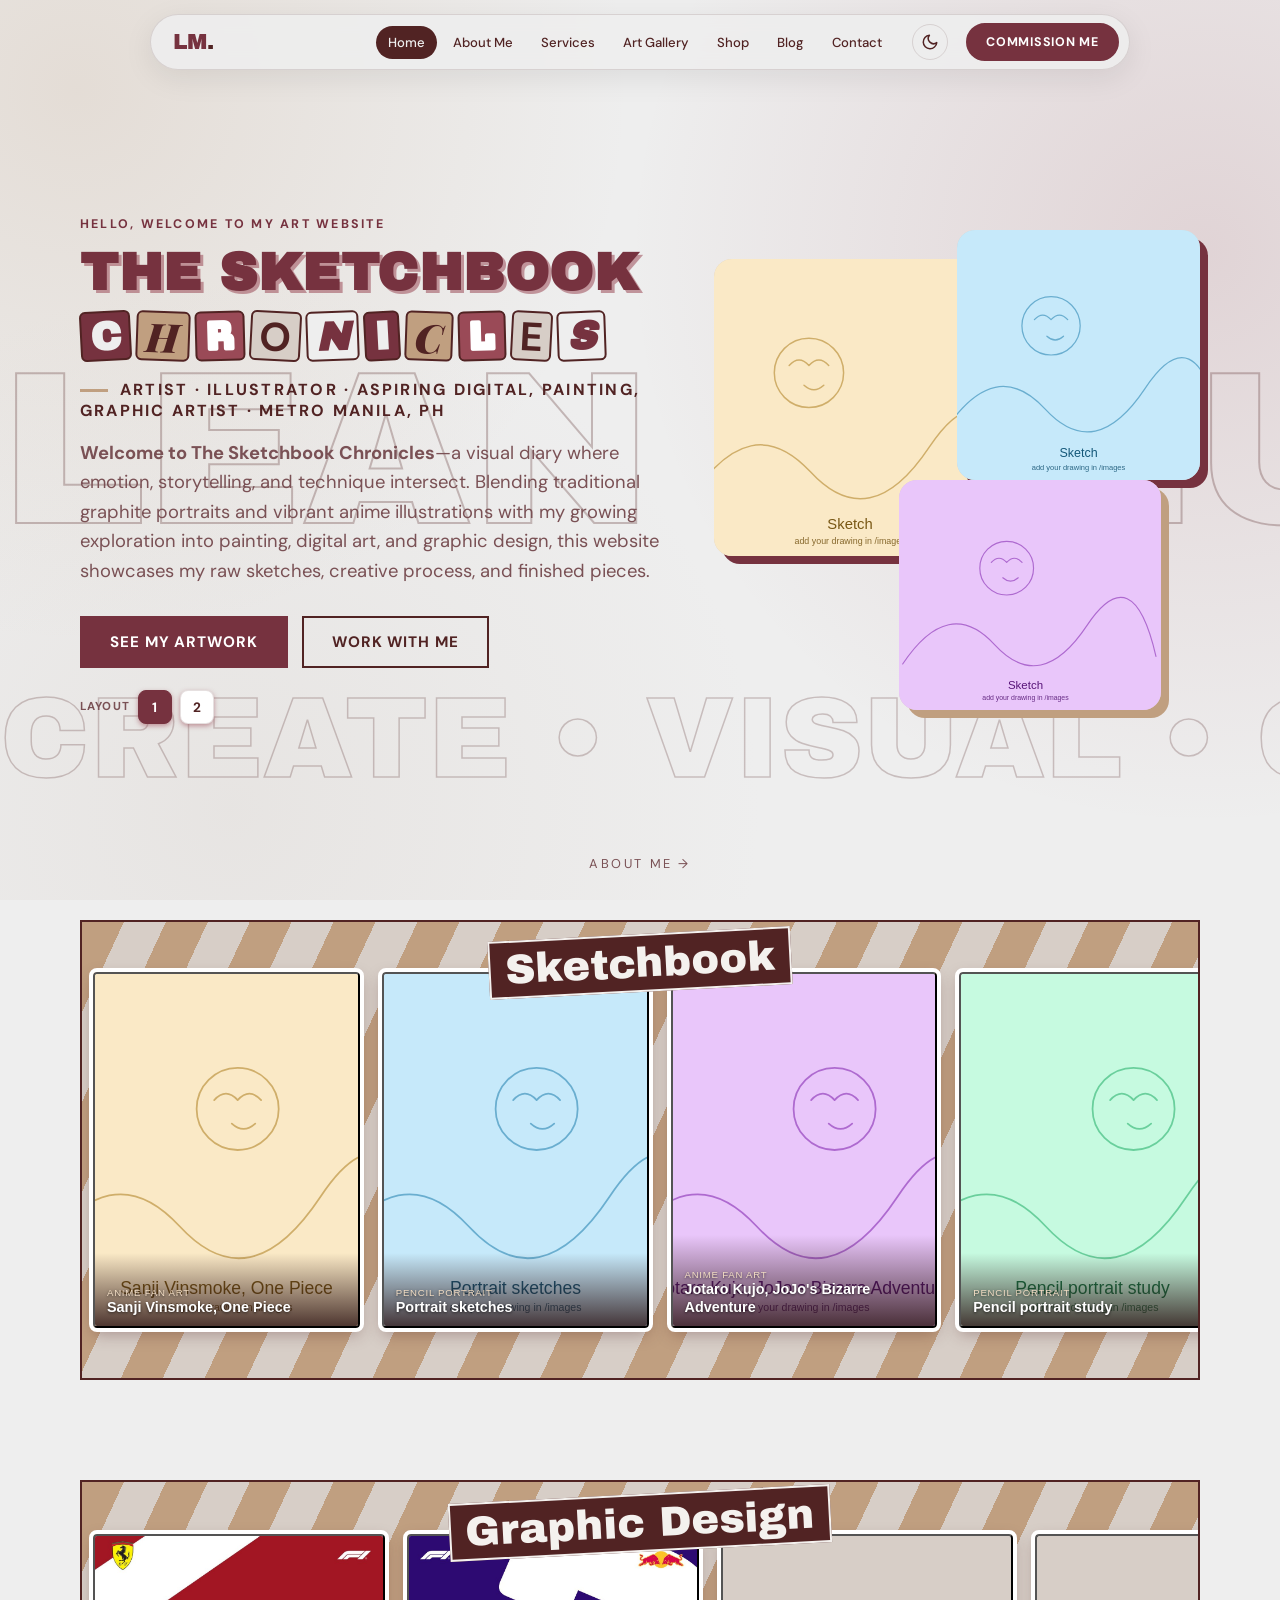
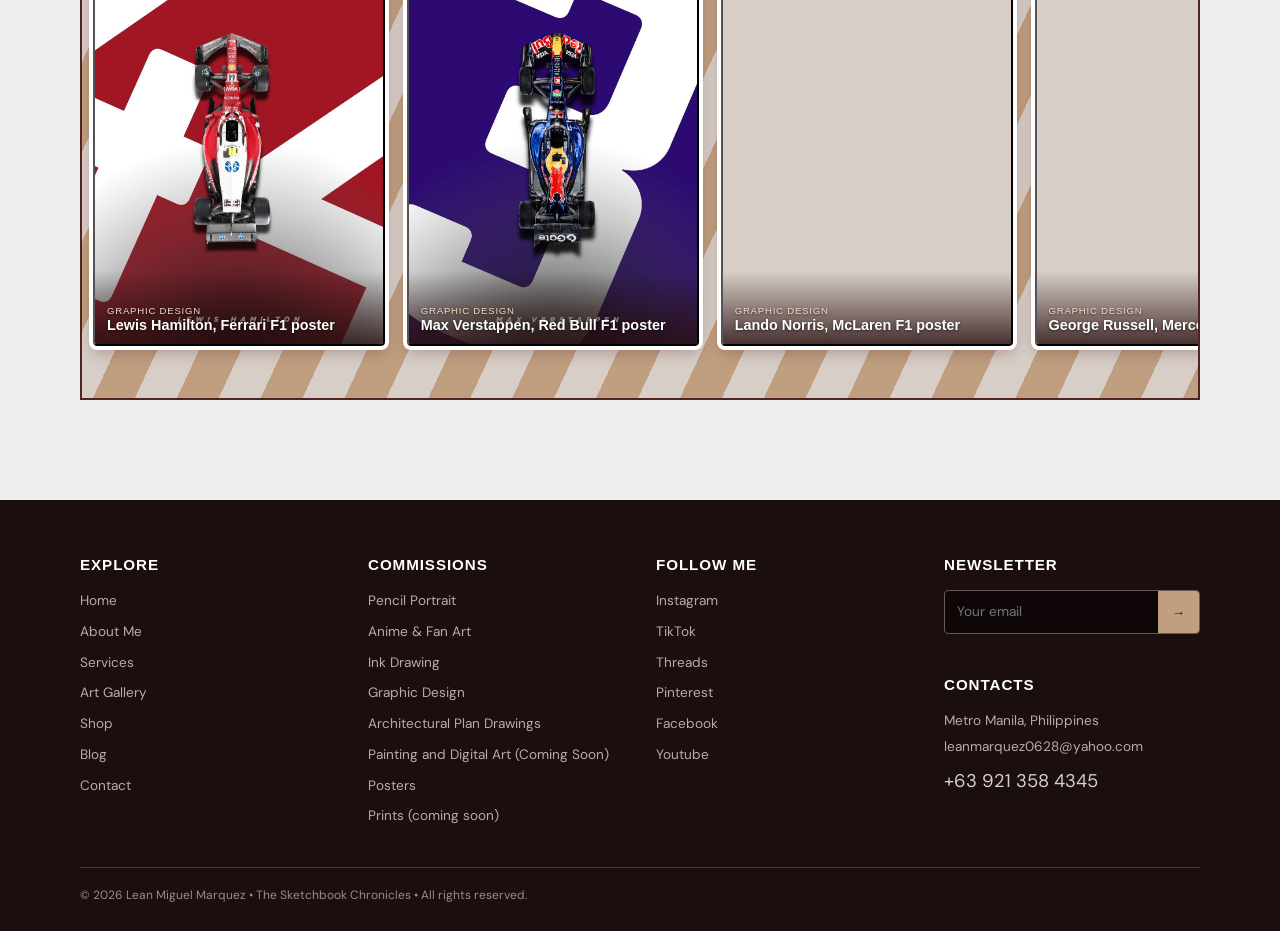
==== commit 605b146d: "Add files via upload" ====
--- a/index.html
+++ b/index.html
@@ -9,10 +9,9 @@
     content="Hand-drawn anime fan art, pencil portraits, ink drawings and architectural plans." />
   <link rel="preconnect" href="https://fonts.googleapis.com" />
   <link rel="preconnect" href="https://fonts.gstatic.com" crossorigin />
-  <link
-    href="https://fonts.googleapis.com/css2?family=Archivo+Black&family=Bungee&family=DM+Sans:wght@400;500;700&family=Playfair+Display:ital,wght@1,900&display=swap"
+  <link href="https://fonts.googleapis.com/css2?family=Archivo+Black&family=Bungee&family=DM+Sans:wght@400;500;700&family=Playfair+Display:ital,wght@1,900&display=swap"
     rel="stylesheet" />
-
+  
   <link rel="icon" href="favicon.ico" sizes="any" />
   <link rel="icon" type="image/png" sizes="32x32" href="favicon-32.png" />
   <link rel="icon" type="image/png" sizes="512x512" href="favicon-512.png" />
@@ -68,16 +67,9 @@
       <div class="container hero-grid">
         <div class="hero-text reveal">
           <p class="eyebrow">Hello, welcome to my art website</p>
-          <h1>The sketchbook<br /><em class="chron" aria-label="chronicles"><span aria-hidden="true">C</span><span
-                aria-hidden="true">H</span><span aria-hidden="true">R</span><span aria-hidden="true">O</span><span
-                aria-hidden="true">N</span><span aria-hidden="true">I</span><span aria-hidden="true">C</span><span
-                aria-hidden="true">L</span><span aria-hidden="true">E</span><span aria-hidden="true">S</span></em></h1>
-          <p class="role">Artist &middot; Illustrator &middot; Aspiring Digital, Painting, Graphic Artist &middot; Metro
-            Manila, PH</p>
-          <p class="lead"> <strong>Welcome to The Sketchbook Chronicles</strong>—a visual diary where emotion,
-            storytelling, and technique intersect. Blending traditional graphite portraits and vibrant anime
-            illustrations with my growing exploration into painting, digital art, and graphic design, this website
-            showcases my raw sketches, creative process, and finished pieces.</p>
+          <h1>The sketchbook<br /><em class="chron" aria-label="chronicles"><span aria-hidden="true">C</span><span aria-hidden="true">H</span><span aria-hidden="true">R</span><span aria-hidden="true">O</span><span aria-hidden="true">N</span><span aria-hidden="true">I</span><span aria-hidden="true">C</span><span aria-hidden="true">L</span><span aria-hidden="true">E</span><span aria-hidden="true">S</span></em></h1>
+          <p class="role">Artist &middot; Illustrator &middot; Aspiring Digital, Painting, Graphic Artist &middot; Metro Manila, PH</p>
+          <p class="lead"> <strong>Welcome to The Sketchbook Chronicles</strong>—a visual diary where emotion, storytelling, and technique intersect. Blending traditional graphite portraits and vibrant anime illustrations with my growing exploration into painting, digital art, and graphic design, this website showcases my raw sketches, creative process, and finished pieces.</p>
           <div class="cta">
             <a href="gallery.html" class="btn">See my artwork</a>
             <a href="contact.html" class="btn btn-ghost">Work with me</a>
@@ -171,8 +163,7 @@
         <p class="foot-phone"><a href="tel:+639213584345">+63 921 358 4345</a></p>
       </div>
     </div>
-    <p class="foot-copy">© <span id="year"></span> Lean Miguel Marquez • The Sketchbook Chronicles • All rights
-      reserved.</p>
+    <p class="foot-copy">© <span id="year"></span> Lean Miguel Marquez • The Sketchbook Chronicles • All rights reserved.</p>
   </footer>
 
   <!-- Lightbox -->
@@ -182,8 +173,8 @@
     <p id="lbCap"></p>
   </dialog>
 
-
+  
   <script src="script.js"></script>
 </body>
 
-</html>+</html>
--- a/style.css
+++ b/style.css
@@ -1908,10 +1908,7 @@
   display: grid;
   place-items: center;
   text-decoration: none;
-  transition:
-    transform 0.2s,
-    background 0.2s,
-    color 0.2s;
+  transition: transform 0.2s, background 0.2s, color 0.2s;
 }
 .soc:hover {
   background: var(--yellow);
@@ -1966,9 +1963,7 @@
   letter-spacing: 0.1em;
   text-transform: uppercase;
   cursor: pointer;
-  transition:
-    transform 0.2s,
-    box-shadow 0.2s;
+  transition: transform 0.2s, box-shadow 0.2s;
 }
 .cf-submit:hover {
   transform: translate(-3px, -3px);
@@ -2068,86 +2063,21 @@
 }
 
 /* ===== Blog: Threads panel ===== */
-.feed-threads {
-  grid-column: 1 / -1;
-}
-.feed-threads .feed-stats[data-net="threads"] {
-  grid-template-columns: repeat(2, 1fr);
-  max-width: 420px;
-  margin: 0 auto;
-}
-.th-bio {
-  margin: 0;
-  padding: 0 22px 10px;
-  text-align: center;
-  color: var(--muted);
-  font: 500 0.95rem var(--body);
-}
-.th-grid {
-  display: grid;
-  grid-template-columns: repeat(3, 1fr);
-  gap: 16px;
-  padding: 6px 18px 20px;
-}
-.th-card {
-  display: flex;
-  flex-direction: column;
-  border: 2px solid var(--ink);
-  background: var(--bg, var(--card));
-  color: var(--ink);
-  text-decoration: none;
-  overflow: hidden;
-  transition: transform 0.2s;
-}
-.th-card:hover {
-  transform: translateY(-4px);
-}
-.th-card img {
-  width: 100%;
-  aspect-ratio: 4 / 3;
-  object-fit: cover;
-  display: block;
-  border-bottom: 2px solid var(--ink);
-}
-.th-body {
-  padding: 12px 14px 14px;
-  display: flex;
-  flex-direction: column;
-  gap: 6px;
-  flex: 1;
-}
-.th-body small {
-  font: 700 0.68rem var(--body);
-  letter-spacing: 0.1em;
-  text-transform: uppercase;
-  color: var(--muted);
-}
-.th-body b {
-  font: 700 1rem/1.3 var(--body);
-}
-.th-body p {
-  margin: 0;
-  font: 400 0.88rem/1.45 var(--body);
-  color: var(--muted);
-}
-.th-counts {
-  display: flex;
-  flex-wrap: wrap;
-  gap: 14px;
-  margin-top: auto;
-  padding-top: 8px;
-  font: 700 0.85rem var(--body);
-}
-.th-counts span {
-  display: inline-flex;
-  align-items: center;
-  gap: 5px;
-}
-@media (max-width: 900px) {
-  .th-grid {
-    grid-template-columns: 1fr;
-  }
-}
+.feed-threads { grid-column: 1 / -1; }
+.feed-threads .feed-stats[data-net="threads"] { grid-template-columns: repeat(2, 1fr); max-width: 420px; margin: 0 auto; }
+.th-bio { margin: 0; padding: 0 22px 10px; text-align: center; color: var(--muted); font: 500 0.95rem var(--body); }
+.th-grid { display: grid; grid-template-columns: repeat(3, 1fr); gap: 16px; padding: 6px 18px 20px; }
+.th-card { display: flex; flex-direction: column; border: 2px solid var(--ink); background: var(--bg, var(--card)); color: var(--ink); text-decoration: none; overflow: hidden; transition: transform .2s; }
+.th-card:hover { transform: translateY(-4px); }
+.th-card img { width: 100%; aspect-ratio: 4 / 3; object-fit: cover; display: block; border-bottom: 2px solid var(--ink); }
+.th-body { padding: 12px 14px 14px; display: flex; flex-direction: column; gap: 6px; flex: 1; }
+.th-body small { font: 700 0.68rem var(--body); letter-spacing: .1em; text-transform: uppercase; color: var(--muted); }
+.th-body b { font: 700 1rem/1.3 var(--body); }
+.th-body p { margin: 0; font: 400 0.88rem/1.45 var(--body); color: var(--muted); }
+.th-counts { display: flex; flex-wrap: wrap; gap: 14px; margin-top: auto; padding-top: 8px; font: 700 0.85rem var(--body); }
+.th-counts span { display: inline-flex; align-items: center; gap: 5px; }
+@media (max-width: 900px) { .th-grid { grid-template-columns: 1fr; } }
+
 
 /* ===== Graphic design tab: tall poster tiles (3 across) ===== */
 .gallery-slide.posters {
@@ -2234,40 +2164,16 @@
 body,
 :root[data-theme="dark"] body {
   background-image:
-    radial-gradient(
-      circle at 6% 10%,
-      rgba(192, 159, 128, 0.22),
-      transparent 38%
-    ),
-    radial-gradient(
-      circle at 94% 28%,
-      rgba(154, 74, 87, 0.16),
-      transparent 42%
-    ),
-    radial-gradient(
-      circle at 18% 90%,
-      rgba(215, 206, 199, 0.3),
-      transparent 40%
-    );
+    radial-gradient(circle at 6% 10%, rgba(192, 159, 128, 0.22), transparent 38%),
+    radial-gradient(circle at 94% 28%, rgba(154, 74, 87, 0.16), transparent 42%),
+    radial-gradient(circle at 18% 90%, rgba(215, 206, 199, 0.3), transparent 40%);
   background-size: auto;
 }
 :root[data-theme="dark"] body {
   background-image:
-    radial-gradient(
-      circle at 6% 10%,
-      rgba(192, 159, 128, 0.12),
-      transparent 38%
-    ),
-    radial-gradient(
-      circle at 94% 28%,
-      rgba(154, 74, 87, 0.16),
-      transparent 42%
-    ),
-    radial-gradient(
-      circle at 18% 90%,
-      rgba(215, 206, 199, 0.06),
-      transparent 40%
-    );
+    radial-gradient(circle at 6% 10%, rgba(192, 159, 128, 0.12), transparent 38%),
+    radial-gradient(circle at 94% 28%, rgba(154, 74, 87, 0.16), transparent 42%),
+    radial-gradient(circle at 18% 90%, rgba(215, 206, 199, 0.06), transparent 40%);
 }
 #bg {
   display: none;
@@ -2306,6 +2212,7 @@
   margin-bottom: 26px;
   font-size: 1.02rem;
 }
+
 
 /* ===== Services + Blog sections: maroon in light mode, tan in dark mode ===== */
 .band,
@@ -2427,9 +2334,7 @@
   font: 2.4rem var(--display);
   color: transparent;
   -webkit-text-stroke: 1.5px #c09f80;
-  transition:
-    transform 0.35s,
-    -webkit-text-stroke-color 0.3s;
+  transition: transform 0.35s, -webkit-text-stroke-color 0.3s;
 }
 :root[data-theme="dark"] .band .cards .card .num {
   color: transparent;
@@ -2517,10 +2422,7 @@
     content: "";
   }
   .art figcaption b {
-    font:
-      600 1rem/1.25 "Playfair Display",
-      Georgia,
-      serif;
+    font: 600 1rem/1.25 "Playfair Display", Georgia, serif;
     font-style: normal;
   }
   .gallery-slide[data-n="9"]:not(.posters) .art:nth-child(6) figcaption,
@@ -2535,16 +2437,11 @@
 #graphic .lead {
   margin-bottom: 36px;
 }
-.gallery-slide.posters .art figcaption small {
-  display: none;
-}
+.gallery-slide.posters .art figcaption small { display: none; }
 
 /* ===== Shop (coming soon) ===== */
 .shop-title {
-  font:
-    600 1.5rem/1.2 "Playfair Display",
-    Georgia,
-    serif;
+  font: 600 1.5rem/1.2 "Playfair Display", Georgia, serif;
   margin: 34px 0 16px;
   display: flex;
   align-items: center;
@@ -2581,9 +2478,7 @@
   bottom: 8px;
   background: #76323f;
   color: #fff;
-  font:
-    700 0.6rem/1 "Inter",
-    sans-serif;
+  font: 700 0.6rem/1 "Inter", sans-serif;
   letter-spacing: 0.08em;
   text-transform: uppercase;
   padding: 5px 8px;
@@ -2620,148 +2515,52 @@
   color: #1f1414;
 }
 @media (max-width: 900px) {
-  .shop-list {
-    grid-template-columns: repeat(3, 1fr);
-  }
+  .shop-list { grid-template-columns: repeat(3, 1fr); }
 }
 @media (max-width: 520px) {
-  .shop-list {
-    grid-template-columns: repeat(2, 1fr);
-    gap: 12px;
-  }
-}
-.shop-badge {
-  display: none;
-}
+  .shop-list { grid-template-columns: repeat(2, 1fr); gap: 12px; }
+}
+.shop-badge{display:none}
 
 /* ===== Pinterest panel ===== */
-.feed-pin {
-  grid-column: 1 / -1;
-}
-.feed-pin .pin-stats {
-  grid-template-columns: repeat(2, 1fr);
-  max-width: 420px;
-  margin: 0 auto;
-}
-.pin-tabs {
-  display: flex;
-  justify-content: center;
-  gap: 56px;
-  margin: 18px 0 14px;
-  font-weight: 700;
-}
-.pin-tabs span {
-  padding-bottom: 6px;
-  opacity: 0.6;
-  border-bottom: 3px solid transparent;
-}
-.pin-tabs span.on {
-  opacity: 1;
-  border-color: var(--ink);
-}
-.pb-grid {
-  display: grid;
-  grid-template-columns: repeat(5, 1fr);
-  gap: 14px;
-}
-.pb-card {
-  display: block;
-  color: inherit;
-  text-decoration: none;
-}
-.pb-card b {
-  display: block;
-  margin-top: 8px;
-  font-size: 0.95rem;
-  line-height: 1.25;
-}
-.pb-card small {
-  opacity: 0.7;
-  font-size: 0.78rem;
-}
-.pb-mos {
-  display: grid;
-  grid-template-columns: 2fr 1fr;
-  grid-template-rows: 1fr 1fr;
-  gap: 2px;
-  aspect-ratio: 3 / 2;
-  border-radius: 16px;
-  overflow: hidden;
-}
-.pb-mos > :first-child {
-  grid-row: 1 / 3;
-}
-.pb-mos img,
-.pb-ph {
-  width: 100%;
-  height: 100%;
-  object-fit: cover;
-  display: block;
-}
-.pb-ph.a {
-  background: #76323f;
-}
-.pb-ph.b {
-  background: #c09f80;
-}
-.pb-ph.c {
-  background: #d7cec7;
-}
-.pb-card:hover .pb-mos {
-  box-shadow: 0 8px 20px rgba(81, 35, 35, 0.3);
-}
-.pin-site {
-  display: block;
-  text-align: center;
-  margin-top: 18px;
-  font-weight: 600;
-  color: var(--ink);
-}
-@media (max-width: 900px) {
-  .pb-grid {
-    grid-template-columns: repeat(2, 1fr);
-  }
-}
+.feed-pin { grid-column: 1 / -1; }
+.feed-pin .pin-stats { grid-template-columns: repeat(2, 1fr); max-width: 420px; margin: 0 auto; }
+.pin-tabs { display: flex; justify-content: center; gap: 56px; margin: 18px 0 14px; font-weight: 700; }
+.pin-tabs span { padding-bottom: 6px; opacity: 0.6; border-bottom: 3px solid transparent; }
+.pin-tabs span.on { opacity: 1; border-color: var(--ink); }
+.pb-grid { display: grid; grid-template-columns: repeat(5, 1fr); gap: 14px; }
+.pb-card { display: block; color: inherit; text-decoration: none; }
+.pb-card b { display: block; margin-top: 8px; font-size: 0.95rem; line-height: 1.25; }
+.pb-card small { opacity: 0.7; font-size: 0.78rem; }
+.pb-mos { display: grid; grid-template-columns: 2fr 1fr; grid-template-rows: 1fr 1fr; gap: 2px; aspect-ratio: 3 / 2; border-radius: 16px; overflow: hidden; }
+.pb-mos > :first-child { grid-row: 1 / 3; }
+.pb-mos img, .pb-ph { width: 100%; height: 100%; object-fit: cover; display: block; }
+.pb-ph.a { background: #76323f; } .pb-ph.b { background: #c09f80; } .pb-ph.c { background: #d7cec7; }
+.pb-card:hover .pb-mos { box-shadow: 0 8px 20px rgba(81, 35, 35, 0.3); }
+.pin-site { display: block; text-align: center; margin-top: 18px; font-weight: 600; color: var(--ink); }
+@media (max-width: 900px) { .pb-grid { grid-template-columns: repeat(2, 1fr); } }
 
 /* ===== Shop: Notify me button ===== */
 .shop-buy .notify {
   background: #76323f;
   color: #fff;
-  font:
-    700 0.68rem/1 "Inter",
-    sans-serif;
+  font: 700 0.68rem/1 "Inter", sans-serif;
   letter-spacing: 0.04em;
   text-transform: uppercase;
   padding: 8px 10px;
   border-radius: 999px;
   text-decoration: none;
   white-space: nowrap;
-  transition:
-    transform 0.15s,
-    background 0.15s;
+  transition: transform 0.15s, background 0.15s;
 }
 .shop-buy .notify:hover,
-.shop-buy .notify:focus-visible {
-  background: #512323;
-  transform: translateY(-2px);
-}
-:root[data-theme="dark"] .shop-buy .notify {
-  background: #d7cec7;
-  color: #512323;
-}
-@media (max-width: 520px) {
-  .shop-buy {
-    flex-direction: column;
-    align-items: flex-start;
-  }
-}
+.shop-buy .notify:focus-visible { background: #512323; transform: translateY(-2px); }
+:root[data-theme="dark"] .shop-buy .notify { background: #d7cec7; color: #512323; }
+@media (max-width: 520px) { .shop-buy { flex-direction: column; align-items: flex-start; } }
 
 /* ===== Services: how to commission ===== */
 .steps-title {
-  font:
-    600 1.6rem/1.2 "Playfair Display",
-    Georgia,
-    serif;
+  font: 600 1.6rem/1.2 "Playfair Display", Georgia, serif;
   margin: 56px 0 20px;
 }
 .steps {
@@ -2791,61 +2590,27 @@
 }
 .step-num {
   display: block;
-  font:
-    700 2.4rem/1 "Inter",
-    sans-serif;
+  font: 700 2.4rem/1 "Inter", sans-serif;
   color: transparent;
   -webkit-text-stroke: 1.5px #c09f80;
   margin-bottom: 8px;
 }
-.step h4 {
-  margin: 0 0 6px;
-  font-size: 1.05rem;
-}
-.step p {
-  margin: 0;
-  font-size: 0.9rem;
-  line-height: 1.5;
-  opacity: 0.9;
-}
-.steps-cta {
-  margin: 28px 0 0;
-  text-align: center;
-}
+.step h4 { margin: 0 0 6px; font-size: 1.05rem; }
+.step p { margin: 0; font-size: 0.9rem; line-height: 1.5; opacity: 0.9; }
+.steps-cta { margin: 28px 0 0; text-align: center; }
 @media (max-width: 900px) {
-  .steps {
-    grid-template-columns: repeat(2, 1fr);
-  }
-  .step:not(:last-child)::after {
-    display: none;
-  }
-}
-@media (max-width: 520px) {
-  .steps {
-    grid-template-columns: 1fr;
-  }
-}
+  .steps { grid-template-columns: repeat(2, 1fr); }
+  .step:not(:last-child)::after { display: none; }
+}
+@media (max-width: 520px) { .steps { grid-template-columns: 1fr; } }
 
 /* ===== Graphic design sliding strip ===== */
-.design-reel {
-  padding: 36px 0 20px;
-}
-.design-reel .showreel-box {
-  height: clamp(340px, 52vw, 520px);
-}
-.design-reel .strip {
-  animation-duration: 40s;
-}
-.design-reel .sk {
-  aspect-ratio: 707 / 1000;
-  height: 80%;
-}
-.design-reel .sk img {
-  object-position: 50% 50%;
-}
-#graphic .container[hidden] {
-  display: none;
-}
+.design-reel { padding: 36px 0 20px; }
+.design-reel .showreel-box { height: clamp(340px, 52vw, 520px); }
+.design-reel .strip { animation-duration: 40s; }
+.design-reel .sk { aspect-ratio: 707 / 1000; height: 80%; }
+.design-reel .sk img { object-position: 50% 50%; }
+#graphic .container[hidden] { display: none; }
 
 /* ===== Footer (4 columns) ===== */
 .footer {
@@ -2863,79 +2628,23 @@
 }
 .footer h4 {
   margin: 0 0 16px;
-  font:
-    700 0.95rem/1.2 "Inter",
-    sans-serif;
+  font: 700 0.95rem/1.2 "Inter", sans-serif;
   letter-spacing: 0.06em;
   text-transform: uppercase;
   color: #fff;
 }
-.footer ul {
-  list-style: none;
-  margin: 0;
-  padding: 0;
-  display: grid;
-  gap: 9px;
-}
-.footer a {
-  color: #b9aca2;
-  text-decoration: none;
-  font-size: 0.85rem;
-}
-.footer a:hover,
-.footer a:focus-visible {
-  color: #c09f80;
-}
-.foot-news {
-  display: flex;
-  border: 1px solid #6b5a52;
-  border-radius: 4px;
-  overflow: hidden;
-  background: #0f0707;
-}
-.foot-news input {
-  flex: 1;
-  min-width: 0;
-  background: transparent;
-  border: 0;
-  color: #fff;
-  padding: 10px 12px;
-  font: inherit;
-}
-.foot-news input:focus {
-  outline: 2px solid #c09f80;
-  outline-offset: -2px;
-}
-.foot-news button {
-  border: 0;
-  background: #c09f80;
-  color: #1b0e0e;
-  font-weight: 700;
-  padding: 0 14px;
-  cursor: pointer;
-}
-.foot-note {
-  font-size: 0.78rem;
-  color: #c09f80;
-  margin: 8px 0 0;
-  min-height: 1em;
-}
-.foot-h2 {
-  margin-top: 22px !important;
-}
-.foot-text {
-  margin: 0 0 6px;
-  font-size: 0.85rem;
-  color: #b9aca2;
-  line-height: 1.5;
-}
-.foot-phone {
-  margin: 10px 0 0;
-}
-.foot-phone a {
-  font-size: 1.15rem;
-  color: #d7cec7;
-}
+.footer ul { list-style: none; margin: 0; padding: 0; display: grid; gap: 9px; }
+.footer a { color: #b9aca2; text-decoration: none; font-size: 0.85rem; }
+.footer a:hover, .footer a:focus-visible { color: #c09f80; }
+.foot-news { display: flex; border: 1px solid #6b5a52; border-radius: 4px; overflow: hidden; background: #0f0707; }
+.foot-news input { flex: 1; min-width: 0; background: transparent; border: 0; color: #fff; padding: 10px 12px; font: inherit; }
+.foot-news input:focus { outline: 2px solid #c09f80; outline-offset: -2px; }
+.foot-news button { border: 0; background: #c09f80; color: #1b0e0e; font-weight: 700; padding: 0 14px; cursor: pointer; }
+.foot-note { font-size: 0.78rem; color: #c09f80; margin: 8px 0 0; min-height: 1em; }
+.foot-h2 { margin-top: 22px !important; }
+.foot-text { margin: 0 0 6px; font-size: 0.85rem; color: #b9aca2; line-height: 1.5; }
+.foot-phone { margin: 10px 0 0; }
+.foot-phone a { font-size: 1.15rem; color: #d7cec7; }
 .foot-copy {
   width: min(1120px, 100%);
   margin: 40px auto 0;
@@ -2945,16 +2654,8 @@
   color: #9a8c83;
   line-height: 1.6;
 }
-@media (max-width: 900px) {
-  .foot-grid {
-    grid-template-columns: repeat(2, 1fr);
-  }
-}
-@media (max-width: 520px) {
-  .foot-grid {
-    grid-template-columns: 1fr;
-  }
-}
+@media (max-width: 900px) { .foot-grid { grid-template-columns: repeat(2, 1fr); } }
+@media (max-width: 520px) { .foot-grid { grid-template-columns: 1fr; } }
 
 /* ===== Graphic design: clean poster grid like the reference (posters carry their own names) ===== */
 .gallery-slide.posters {
@@ -2963,9 +2664,7 @@
 .gallery-slide.posters .art figcaption {
   display: none;
 }
-.design-reel {
-  padding: 0 0 100px;
-}
+.design-reel { padding: 0 0 100px; }
 
 /* ===== Shop: Coming soon cards ===== */
 .art.soon.shop-soon {
@@ -2976,483 +2675,183 @@
 }
 
 /* ===== YouTube panel ===== */
-.feed-yt {
-  grid-column: 1 / -1;
-}
-.yt-h {
-  margin: 22px 0 12px;
-  font:
-    700 0.85rem/1 "Inter",
-    sans-serif;
-  letter-spacing: 0.1em;
-  text-transform: uppercase;
-  opacity: 0.85;
-}
-.yt-main {
-  position: relative;
-  display: block;
-  border-radius: 14px;
-  overflow: hidden;
-  aspect-ratio: 16 / 7;
-  background: #000;
-}
-.yt-main img {
-  width: 100%;
-  height: 100%;
-  object-fit: cover;
-  display: block;
-}
-.yt-play {
+
+.yt-h { margin: 22px 0 12px; font: 700 0.85rem/1 "Inter", sans-serif; letter-spacing: 0.1em; text-transform: uppercase; opacity: 0.85; }
+.yt-main { position: relative; display: block; border-radius: 14px; overflow: hidden; aspect-ratio: 16 / 7; background: #000; }
+.yt-main img { width: 100%; height: 100%; object-fit: cover; display: block; }
+.yt-play { position: absolute; inset: 0; margin: auto; width: 64px; height: 64px; border-radius: 50%; background: rgba(0,0,0,.55); color: #fff; display: grid; place-items: center; transition: transform .2s; }
+.yt-main:hover .yt-play, .yt-main:focus-visible .yt-play { transform: scale(1.12); }
+.yt-title { position: absolute; left: 0; right: 0; bottom: 0; padding: 40px 16px 14px; color: #fff; font-weight: 600; background: linear-gradient(transparent, rgba(20,8,8,.85)); }
+.yt-shorts { display: grid; grid-template-columns: repeat(3, 1fr); gap: 10px; }
+.yt-short { display: block; aspect-ratio: 1 / 1; border-radius: 12px; overflow: hidden; background: #000; }
+.yt-short img { width: 100%; height: 100%; object-fit: cover; display: block; transition: transform .25s; }
+.yt-short:hover img, .yt-short:focus-visible img { transform: scale(1.05); }
+@media (max-width: 700px) { .yt-shorts { grid-template-columns: repeat(3, 1fr); gap: 6px; } .yt-main { aspect-ratio: 16 / 9; } }
+
+/* Painting & digital gallery */
+.pd-grid{display:grid;grid-template-columns:1fr 1fr;gap:28px;margin-top:28px}
+.pd-col h3{margin:0 0 6px;font-size:1.4rem}
+.pd-col>p{margin:0 0 14px;opacity:.85;max-width:46ch}
+.pd-col .art.soon{width:100%}
+@media(max-width:700px){.pd-grid{grid-template-columns:1fr}}
+
+.pd-desc{text-align:center;margin:0 auto 18px;max-width:60ch;opacity:.85}
+#painting-digital .gallery-frame{margin-top:28px}
+
+/* Shop products */
+.prod-list{display:grid;grid-template-columns:repeat(4,1fr);gap:22px}
+.prod img{width:100%;aspect-ratio:8.5/11;object-fit:cover;display:block;border:6px solid #1f1414;border-radius:2px;box-shadow:0 8px 20px rgba(81,35,35,.25);cursor:zoom-in;background:#fff}
+.prod h4{margin:12px 0 4px;font-size:1rem}
+.prod-meta{display:flex;flex-direction:column;gap:2px;margin:0 0 10px;font-size:.8rem;opacity:.8}
+.prod-buy{display:flex;align-items:center;justify-content:space-between;gap:8px}
+.prod-buy b{font-size:1.05rem}
+.prod-order{background:#76323f;color:#fff;font:700 .72rem/1 "Inter",sans-serif;letter-spacing:.05em;text-transform:uppercase;padding:9px 14px;border-radius:999px;text-decoration:none}
+.prod-order:hover{background:#512323}
+:root[data-theme="dark"] .prod-order{background:#d7cec7;color:#512323}
+@media(max-width:900px){.prod-list{grid-template-columns:repeat(2,1fr);gap:16px}}
+
+/* Order form */
+.order-dlg{border:0;border-radius:18px;padding:0;width:min(440px,94vw);max-height:92vh;background:var(--bg,#eee);color:var(--ink,#512323);box-shadow:0 24px 60px rgba(0,0,0,.4)}
+.order-dlg::backdrop{background:rgba(20,8,8,.6)}
+.order-form{display:flex;flex-direction:column;gap:12px;padding:22px;position:relative}
+.od-x{position:absolute;right:12px;top:8px;border:0;background:none;font-size:1.8rem;line-height:1;color:inherit;cursor:pointer}
+.od-head{display:flex;gap:14px;align-items:center;padding-right:24px}
+.od-head img{width:64px;aspect-ratio:8.5/11;object-fit:cover;border:3px solid #1f1414;border-radius:2px}
+.od-head h3{margin:0 0 4px;font-size:1.1rem}
+.od-head p{margin:0;font-size:.8rem;opacity:.8}
+.order-form label{display:flex;flex-direction:column;gap:5px;font-size:.78rem;font-weight:600}
+.order-form input,.order-form textarea,.order-form select{font:400 .95rem/1.3 "Inter",sans-serif;padding:10px 12px;border:1px solid color-mix(in srgb,currentColor 30%,transparent);border-radius:10px;background:color-mix(in srgb,var(--bg,#fff) 70%,#fff);color:inherit;width:100%;box-sizing:border-box}
+.od-row{display:grid;grid-template-columns:1fr 1fr;gap:12px}
+.od-qty{display:flex;align-items:stretch;gap:6px}
+.od-qty button{width:38px;border:1px solid color-mix(in srgb,currentColor 30%,transparent);border-radius:10px;background:none;color:inherit;font-size:1.1rem;cursor:pointer}
+.od-qty input{text-align:center;padding:10px 0}
+.od-total{margin:2px 0 0;font:700 1.1rem/1 "Inter",sans-serif}
+.od-err{margin:0;color:#b3261e;font-size:.82rem;min-height:1em}
+.od-send,.od-copy{border:0;background:#76323f;color:#fff;font:700 .85rem/1 "Inter",sans-serif;letter-spacing:.05em;text-transform:uppercase;padding:14px;border-radius:999px;cursor:pointer}
+.od-send:hover,.od-copy:hover{background:#512323}
+:root[data-theme="dark"] .od-send,:root[data-theme="dark"] .od-copy{background:#d7cec7;color:#512323}
+.od-hint{margin:0;font-size:.75rem;opacity:.7;text-align:center}
+.od-done{border:1px dashed currentColor;border-radius:12px;padding:12px;display:flex;flex-direction:column;gap:8px}
+.od-done[hidden]{display:none}
+.od-done p{margin:0;font-size:.85rem}
+.order-dlg{overflow:auto}
+.prod.print img{border:0;border-radius:2px}
+
+#graphic .gallery-frame{margin-top:0}
+#designGrid.gallery-slide.posters{min-height:0}
+.prod.tall img{aspect-ratio:707/1000}
+.prod{display:flex;flex-direction:column}
+.prod h4{min-height:2.6em}
+.prod-meta{flex:1}
+
+.prod-pager{margin-top:22px}
+.prod-list.slide-in{animation:prodIn .35s ease}
+@keyframes prodIn{from{opacity:0;transform:translateX(24px)}to{opacity:1;transform:none}}
+@media(prefers-reduced-motion:reduce){.prod-list.slide-in{animation:none}}
+
+/* Graphic design slides: mosaic layouts (12 cols x 10 rows) */
+@media (min-width:701px){
+#designGrid.gallery-slide.posters{display:grid;grid-template-columns:repeat(12,1fr);grid-template-rows:repeat(10,1fr);gap:12px;aspect-ratio:480/398;height:auto;align-content:stretch}
+#designGrid.gallery-slide.posters .art:nth-child(n){width:100%;height:100%;min-height:0;aspect-ratio:auto;margin:0}
+#designGrid.gallery-slide.posters .art img{width:100%;height:100%;object-fit:cover}
+#designGrid[data-layout="m1"] .art:nth-child(1){grid-column:1/7;grid-row:1/7}
+#designGrid[data-layout="m1"] .art:nth-child(2){grid-column:7/10;grid-row:1/4}
+#designGrid[data-layout="m1"] .art:nth-child(3){grid-column:10/13;grid-row:1/4}
+#designGrid[data-layout="m1"] .art:nth-child(4){grid-column:7/11;grid-row:4/8}
+#designGrid[data-layout="m1"] .art:nth-child(5){grid-column:11/13;grid-row:4/6}
+#designGrid[data-layout="m1"] .art:nth-child(6){grid-column:11/13;grid-row:6/8}
+#designGrid[data-layout="m1"] .art:nth-child(7){grid-column:1/3;grid-row:7/9}
+#designGrid[data-layout="m1"] .art:nth-child(8){grid-column:1/3;grid-row:9/11}
+#designGrid[data-layout="m1"] .art:nth-child(9){grid-column:3/7;grid-row:7/11}
+#designGrid[data-layout="m1"] .art:nth-child(10){grid-column:7/10;grid-row:8/11}
+#designGrid[data-layout="m1"] .art:nth-child(11){grid-column:10/13;grid-row:8/11}
+#designGrid[data-layout="m2"] .art:nth-child(1){grid-column:1/5;grid-row:1/6}
+#designGrid[data-layout="m2"] .art:nth-child(2){grid-column:5/9;grid-row:1/6}
+#designGrid[data-layout="m2"] .art:nth-child(3){grid-column:9/13;grid-row:1/6}
+#designGrid[data-layout="m2"] .art:nth-child(4){grid-column:1/5;grid-row:6/11}
+#designGrid[data-layout="m2"] .art:nth-child(5){grid-column:5/9;grid-row:6/11}
+#designGrid[data-layout="m2"] .art:nth-child(6){grid-column:9/13;grid-row:6/11}
+}
+
+.prod-size{font:600 .8rem/1.2 "Inter",sans-serif;padding:8px 10px;margin:0 0 8px;border:1px solid color-mix(in srgb,currentColor 30%,transparent);border-radius:10px;background:color-mix(in srgb,var(--bg,#fff) 70%,#fff);color:inherit;width:100%;box-sizing:border-box;cursor:pointer}
+
+.od-pay{border:1px dashed color-mix(in srgb,currentColor 45%,transparent);border-radius:12px;padding:12px;display:flex;flex-direction:column;gap:6px;font-size:.85rem}
+.od-pay strong{font-size:.72rem;letter-spacing:.08em;text-transform:uppercase;opacity:.8}
+.od-pay p{margin:0}
+.od-pay div{display:flex;justify-content:space-between;gap:12px}
+.od-pay div span{opacity:.75}
+.od-pay div b{text-align:right;word-break:break-word}
+.th-noimg{aspect-ratio:4/3;display:grid;place-items:center;font-size:2.4rem;color:#d7cec7;background:repeating-linear-gradient(135deg,#76323f 0 18px,#6a2b38 18px 36px)}
+
+
+/* ===== Art Gallery: big slides (10+ pictures) - 4-column dense mosaic ===== */
+@media (min-width: 701px) {
+  .gallery-slide[data-n="big"] {
+    grid-template-columns: repeat(4, 1fr);
+    grid-auto-rows: 210px;
+    grid-auto-flow: row;
+    gap: 10px;
+    aspect-ratio: auto;
+    min-height: 0;
+  }
+  .gallery-slide[data-n="big"] .art:nth-child(n) {
+    grid-area: auto;
+    grid-column: var(--gc) / span var(--gw);
+    grid-row: var(--gr) / span var(--gh);
+  }
+}
+
+/* Facebook panel */
+.feed-fb .feed-grid[hidden] { display: none; }
+.ftile.fb-more { display: grid; place-items: center; text-align: center; background: var(--tan, #c09f80); color: #512323; font: 700 0.95rem/1.3 var(--body); }
+.ftile.fb-more:hover { filter: brightness(1.06); }
+
+/* Image codes */
+.code-tag {
   position: absolute;
-  inset: 0;
-  margin: auto;
-  width: 64px;
-  height: 64px;
-  border-radius: 50%;
-  background: rgba(0, 0, 0, 0.55);
-  color: #fff;
-  display: grid;
-  place-items: center;
-  transition: transform 0.2s;
-}
-.yt-main:hover .yt-play,
-.yt-main:focus-visible .yt-play {
-  transform: scale(1.12);
-}
-.yt-title {
-  position: absolute;
-  left: 0;
-  right: 0;
-  bottom: 0;
-  padding: 40px 16px 14px;
-  color: #fff;
-  font-weight: 600;
-  background: linear-gradient(transparent, rgba(20, 8, 8, 0.85));
-}
-.yt-shorts {
-  display: grid;
-  grid-template-columns: repeat(5, 1fr);
-  gap: 10px;
-}
-.yt-short {
-  display: block;
-  aspect-ratio: 9 / 13;
-  border-radius: 12px;
-  overflow: hidden;
-  background: #000;
-}
-.yt-short img {
-  width: 100%;
-  height: 100%;
-  object-fit: cover;
-  display: block;
-  transition: transform 0.25s;
-}
-.yt-short:hover img,
-.yt-short:focus-visible img {
-  transform: scale(1.05);
-}
+  left: 8px;
+  top: 8px;
+  z-index: 3;
+  padding: 2px 7px;
+  border-radius: 999px;
+  background: rgba(81, 35, 35, 0.88);
+  color: #f3e8dc;
+  font: 700 0.62rem/1.4 var(--body, system-ui);
+  letter-spacing: 0.08em;
+  pointer-events: none;
+}
+.art, .prod, .ftile, .th-card, .yt-short { position: relative; }
+.ftile .code-tag, .yt-short .code-tag { top: auto; bottom: 8px; left: auto; right: 8px; }
+.th-card .code-tag { top: 8px; }
+.prod .code-tag { top: 14px; left: 14px; }
+.prod-code { font-weight: 700; letter-spacing: 0.06em; opacity: 0.85; }
+
+/* Extra image slot: hidden until the src is filled in */
+.img-slot:has(img[src=""]), .img-slot:not(:has(img[src])) { display: none; }
+.slot-fig { margin: 0; text-align: center; }
+.slot-fig img { max-width: 100%; height: auto; border-radius: 14px; box-shadow: 0 10px 30px rgba(81,35,35,.18); }
+
+/* ===== Polish: accessibility, small-screen safety, performance ===== */
+:where(a, button, select, input, textarea, summary, [tabindex]):focus-visible {
+  outline: 3px solid #c09f80;
+  outline-offset: 3px;
+  border-radius: 6px;
+}
+:where(.prod select) { max-width: 100%; }
+img { max-width: 100%; }
+.prod img, .art img, .ftile img { content-visibility: auto; }
+h1, h2, h3 { text-wrap: balance; }
+p, li { text-wrap: pretty; }
+.prod-meta span { overflow-wrap: anywhere; }
+.code-tag { -webkit-user-select: none; user-select: none; }
 @media (max-width: 700px) {
-  .yt-shorts {
-    grid-template-columns: repeat(2, 1fr);
-  }
-  .yt-main {
-    aspect-ratio: 16 / 9;
-  }
-}
-
-/* Painting & digital gallery */
-.pd-grid {
-  display: grid;
-  grid-template-columns: 1fr 1fr;
-  gap: 28px;
-  margin-top: 28px;
-}
-.pd-col h3 {
-  margin: 0 0 6px;
-  font-size: 1.4rem;
-}
-.pd-col > p {
-  margin: 0 0 14px;
-  opacity: 0.85;
-  max-width: 46ch;
-}
-.pd-col .art.soon {
-  width: 100%;
-}
-@media (max-width: 700px) {
-  .pd-grid {
-    grid-template-columns: 1fr;
-  }
-}
-
-.pd-desc {
-  text-align: center;
-  margin: 0 auto 18px;
-  max-width: 60ch;
-  opacity: 0.85;
-}
-#painting-digital .gallery-frame {
-  margin-top: 28px;
-}
-
-/* Shop products */
-.prod-list {
-  display: grid;
-  grid-template-columns: repeat(4, 1fr);
-  gap: 22px;
-}
-.prod img {
-  width: 100%;
-  aspect-ratio: 8.5/11;
-  object-fit: cover;
-  display: block;
-  border: 6px solid #1f1414;
-  border-radius: 2px;
-  box-shadow: 0 8px 20px rgba(81, 35, 35, 0.25);
-  cursor: zoom-in;
-  background: #fff;
-}
-.prod h4 {
-  margin: 12px 0 4px;
-  font-size: 1rem;
-}
-.prod-meta {
-  display: flex;
-  flex-direction: column;
-  gap: 2px;
-  margin: 0 0 10px;
-  font-size: 0.8rem;
-  opacity: 0.8;
-}
-.prod-buy {
-  display: flex;
-  align-items: center;
-  justify-content: space-between;
-  gap: 8px;
-}
-.prod-buy b {
-  font-size: 1.05rem;
-}
-.prod-order {
-  background: #76323f;
-  color: #fff;
-  font:
-    700 0.72rem/1 "Inter",
-    sans-serif;
-  letter-spacing: 0.05em;
-  text-transform: uppercase;
-  padding: 9px 14px;
-  border-radius: 999px;
-  text-decoration: none;
-}
-.prod-order:hover {
-  background: #512323;
-}
-:root[data-theme="dark"] .prod-order {
-  background: #d7cec7;
-  color: #512323;
-}
-@media (max-width: 900px) {
-  .prod-list {
-    grid-template-columns: repeat(2, 1fr);
-    gap: 16px;
-  }
-}
-
-/* Order form */
-.order-dlg {
-  border: 0;
-  border-radius: 18px;
-  padding: 0;
-  width: min(440px, 94vw);
-  max-height: 92vh;
-  background: var(--bg, #eee);
-  color: var(--ink, #512323);
-  box-shadow: 0 24px 60px rgba(0, 0, 0, 0.4);
-}
-.order-dlg::backdrop {
-  background: rgba(20, 8, 8, 0.6);
-}
-.order-form {
-  display: flex;
-  flex-direction: column;
-  gap: 12px;
-  padding: 22px;
-  position: relative;
-}
-.od-x {
-  position: absolute;
-  right: 12px;
-  top: 8px;
-  border: 0;
-  background: none;
-  font-size: 1.8rem;
-  line-height: 1;
-  color: inherit;
-  cursor: pointer;
-}
-.od-head {
-  display: flex;
-  gap: 14px;
-  align-items: center;
-  padding-right: 24px;
-}
-.od-head img {
-  width: 64px;
-  aspect-ratio: 8.5/11;
-  object-fit: cover;
-  border: 3px solid #1f1414;
-  border-radius: 2px;
-}
-.od-head h3 {
-  margin: 0 0 4px;
-  font-size: 1.1rem;
-}
-.od-head p {
-  margin: 0;
-  font-size: 0.8rem;
-  opacity: 0.8;
-}
-.order-form label {
-  display: flex;
-  flex-direction: column;
-  gap: 5px;
-  font-size: 0.78rem;
-  font-weight: 600;
-}
-.order-form input,
-.order-form textarea,
-.order-form select {
-  font:
-    400 0.95rem/1.3 "Inter",
-    sans-serif;
-  padding: 10px 12px;
-  border: 1px solid color-mix(in srgb, currentColor 30%, transparent);
-  border-radius: 10px;
-  background: color-mix(in srgb, var(--bg, #fff) 70%, #fff);
-  color: inherit;
-  width: 100%;
-  box-sizing: border-box;
-}
-.od-row {
-  display: grid;
-  grid-template-columns: 1fr 1fr;
-  gap: 12px;
-}
-.od-qty {
-  display: flex;
-  align-items: stretch;
-  gap: 6px;
-}
-.od-qty button {
-  width: 38px;
-  border: 1px solid color-mix(in srgb, currentColor 30%, transparent);
-  border-radius: 10px;
-  background: none;
-  color: inherit;
-  font-size: 1.1rem;
-  cursor: pointer;
-}
-.od-qty input {
-  text-align: center;
-  padding: 10px 0;
-}
-.od-total {
-  margin: 2px 0 0;
-  font:
-    700 1.1rem/1 "Inter",
-    sans-serif;
-}
-.od-err {
-  margin: 0;
-  color: #b3261e;
-  font-size: 0.82rem;
-  min-height: 1em;
-}
-.od-send,
-.od-copy {
-  border: 0;
-  background: #76323f;
-  color: #fff;
-  font:
-    700 0.85rem/1 "Inter",
-    sans-serif;
-  letter-spacing: 0.05em;
-  text-transform: uppercase;
-  padding: 14px;
-  border-radius: 999px;
-  cursor: pointer;
-}
-.od-send:hover,
-.od-copy:hover {
-  background: #512323;
-}
-:root[data-theme="dark"] .od-send,
-:root[data-theme="dark"] .od-copy {
-  background: #d7cec7;
-  color: #512323;
-}
-.od-hint {
-  margin: 0;
-  font-size: 0.75rem;
-  opacity: 0.7;
-  text-align: center;
-}
-.od-done {
-  border: 1px dashed currentColor;
-  border-radius: 12px;
-  padding: 12px;
-  display: flex;
-  flex-direction: column;
-  gap: 8px;
-}
-.od-done[hidden] {
-  display: none;
-}
-.od-done p {
-  margin: 0;
-  font-size: 0.85rem;
-}
-.order-dlg {
-  overflow: auto;
-}
-.prod.print img {
-  border: 0;
-  border-radius: 2px;
-}
-
-#graphic .gallery-frame {
-  margin-top: 0;
-}
-#designGrid.gallery-slide.posters {
-  min-height: 0;
-}
-.prod.tall img {
-  aspect-ratio: 707/1000;
-}
-.prod {
-  display: flex;
-  flex-direction: column;
-}
-.prod h4 {
-  min-height: 2.6em;
-}
-.prod-meta {
-  flex: 1;
-}
-
-.prod-pager {
-  margin-top: 22px;
-}
-.prod-list.slide-in {
-  animation: prodIn 0.35s ease;
-}
-@keyframes prodIn {
-  from {
-    opacity: 0;
-    transform: translateX(24px);
-  }
-  to {
-    opacity: 1;
-    transform: none;
-  }
+  .code-tag { font-size: 0.56rem; padding: 1px 6px; left: 6px; top: 6px; }
+  .prod .code-tag { top: 10px; left: 10px; }
 }
 @media (prefers-reduced-motion: reduce) {
-  .prod-list.slide-in {
-    animation: none;
-  }
-}
-
-/* Graphic design slides: mosaic layouts (12 cols x 10 rows) */
-@media (min-width: 701px) {
-  #designGrid.gallery-slide.posters {
-    display: grid;
-    grid-template-columns: repeat(12, 1fr);
-    grid-template-rows: repeat(10, 1fr);
-    gap: 12px;
-    aspect-ratio: 480/398;
-    height: auto;
-    align-content: stretch;
-  }
-  #designGrid.gallery-slide.posters .art:nth-child(n) {
-    width: 100%;
-    height: 100%;
-    min-height: 0;
-    aspect-ratio: auto;
-    margin: 0;
-  }
-  #designGrid.gallery-slide.posters .art img {
-    width: 100%;
-    height: 100%;
-    object-fit: cover;
-  }
-  #designGrid[data-layout="m1"] .art:nth-child(1) {
-    grid-column: 1/7;
-    grid-row: 1/7;
-  }
-  #designGrid[data-layout="m1"] .art:nth-child(2) {
-    grid-column: 7/10;
-    grid-row: 1/4;
-  }
-  #designGrid[data-layout="m1"] .art:nth-child(3) {
-    grid-column: 10/13;
-    grid-row: 1/4;
-  }
-  #designGrid[data-layout="m1"] .art:nth-child(4) {
-    grid-column: 7/11;
-    grid-row: 4/8;
-  }
-  #designGrid[data-layout="m1"] .art:nth-child(5) {
-    grid-column: 11/13;
-    grid-row: 4/6;
-  }
-  #designGrid[data-layout="m1"] .art:nth-child(6) {
-    grid-column: 11/13;
-    grid-row: 6/8;
-  }
-  #designGrid[data-layout="m1"] .art:nth-child(7) {
-    grid-column: 1/3;
-    grid-row: 7/9;
-  }
-  #designGrid[data-layout="m1"] .art:nth-child(8) {
-    grid-column: 1/3;
-    grid-row: 9/11;
-  }
-  #designGrid[data-layout="m1"] .art:nth-child(9) {
-    grid-column: 3/7;
-    grid-row: 7/11;
-  }
-  #designGrid[data-layout="m1"] .art:nth-child(10) {
-    grid-column: 7/10;
-    grid-row: 8/11;
-  }
-  #designGrid[data-layout="m1"] .art:nth-child(11) {
-    grid-column: 10/13;
-    grid-row: 8/11;
-  }
-  #designGrid[data-layout="m2"] .art:nth-child(1) {
-    grid-column: 1/5;
-    grid-row: 1/6;
-  }
-  #designGrid[data-layout="m2"] .art:nth-child(2) {
-    grid-column: 5/9;
-    grid-row: 1/6;
-  }
-  #designGrid[data-layout="m2"] .art:nth-child(3) {
-    grid-column: 9/13;
-    grid-row: 1/6;
-  }
-  #designGrid[data-layout="m2"] .art:nth-child(4) {
-    grid-column: 1/5;
-    grid-row: 6/11;
-  }
-  #designGrid[data-layout="m2"] .art:nth-child(5) {
-    grid-column: 5/9;
-    grid-row: 6/11;
-  }
-  #designGrid[data-layout="m2"] .art:nth-child(6) {
-    grid-column: 9/13;
-    grid-row: 6/11;
-  }
-}
+  html { scroll-behavior: auto; }
+  *, *::before, *::after { animation-duration: 0.01ms !important; animation-iteration-count: 1 !important; transition-duration: 0.01ms !important; }
+}
+@media print {
+  .nav-wrap, .code-tag, .pager, .lightbox { display: none !important; }
+}
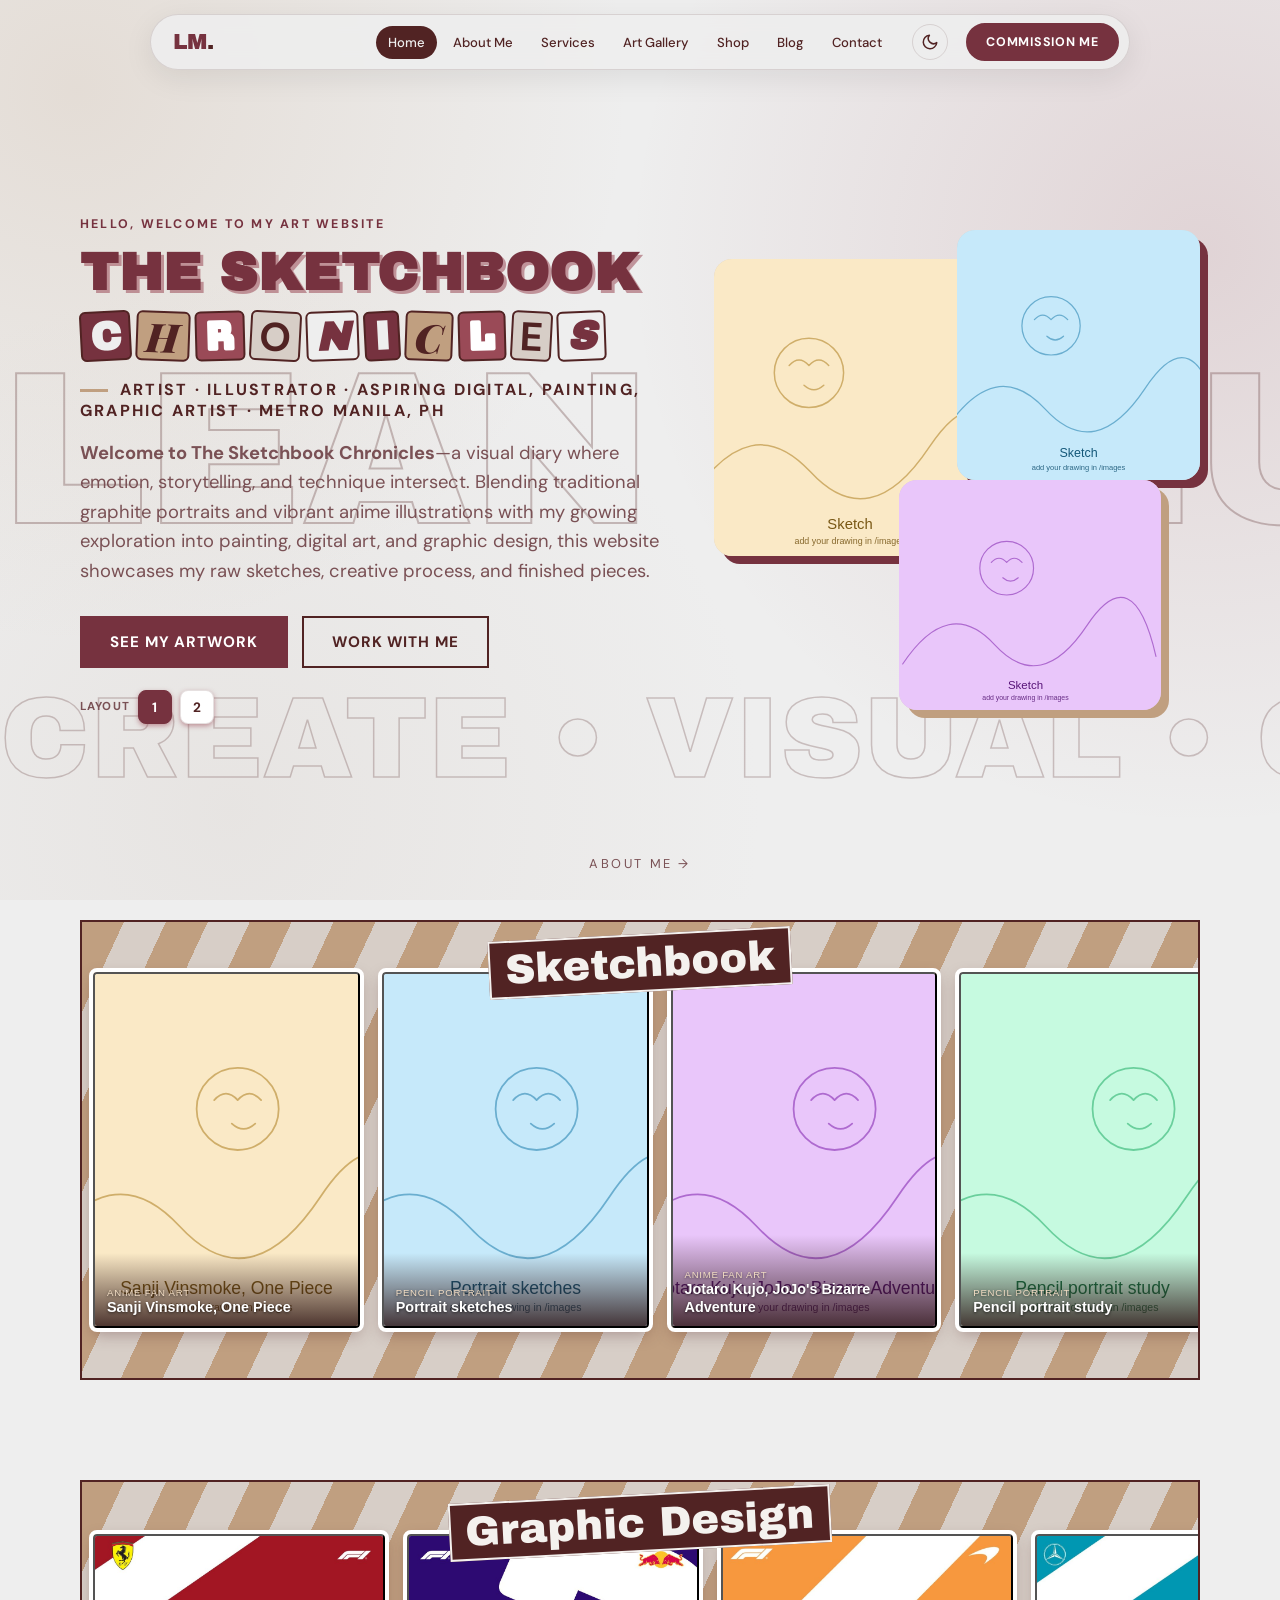
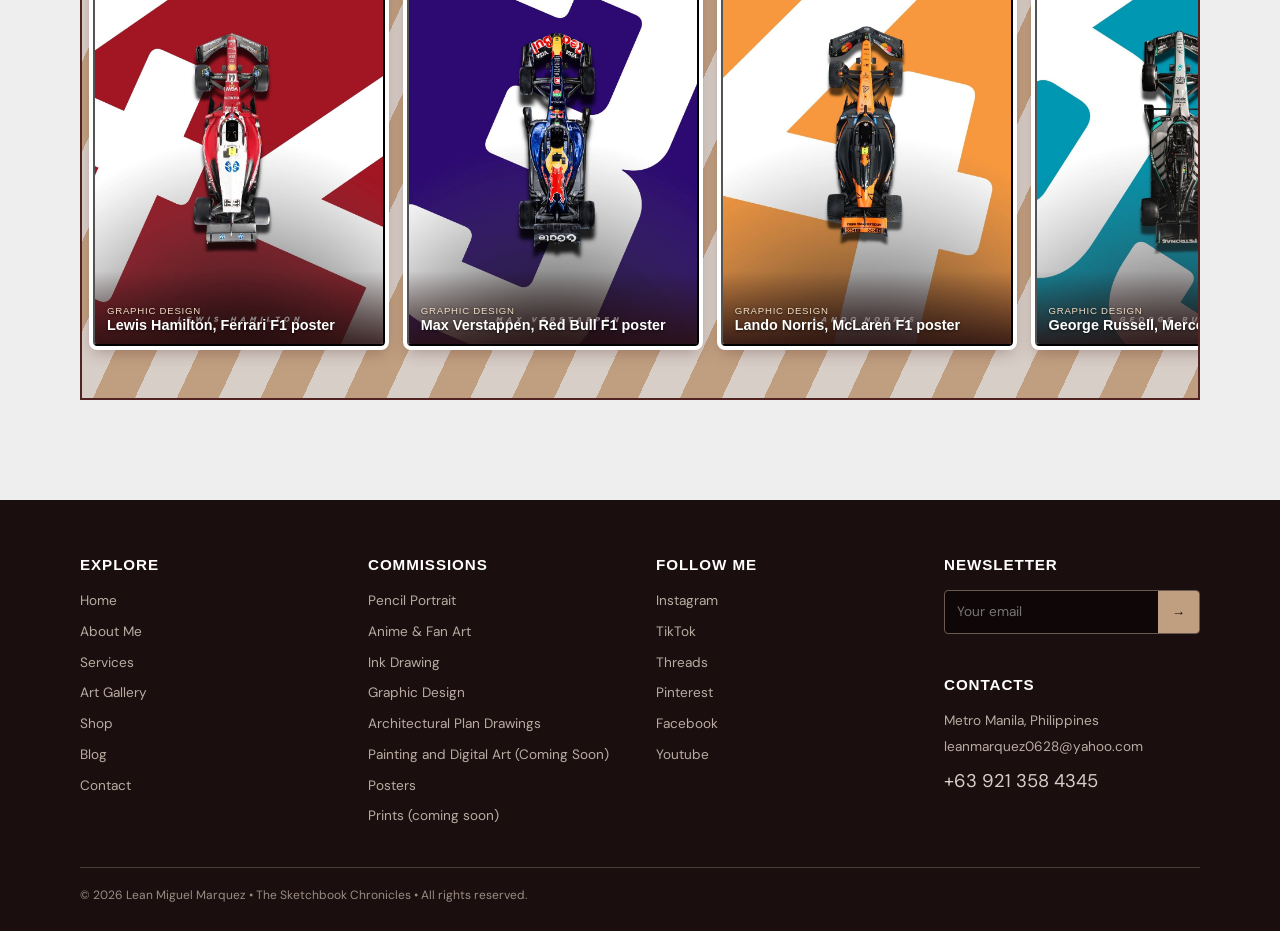
==== commit e052285c: "Add files via upload" ====
--- a/index.html
+++ b/index.html
@@ -1,3 +1,4 @@
+<!doctype html><html><head><meta charset=utf8><meta name=viewport content="width=device-width,initial-scale=1"><style>:root{color-scheme:light}body{margin:0;padding:0;font:14px -apple-system,BlinkMacSystemFont,sans-serif;background:#fff;color:#000}img{max-width:100%}[hidden]:not([hidden=until-found i]){display:none!important}</style></head><body>
 <!DOCTYPE html>
 <html lang="en">
 
@@ -174,7 +175,10 @@
   </dialog>
 
   
+  <script src="data/database.js"></script>
   <script src="script.js"></script>
 </body>
 
 </html>
+
+</body></html>
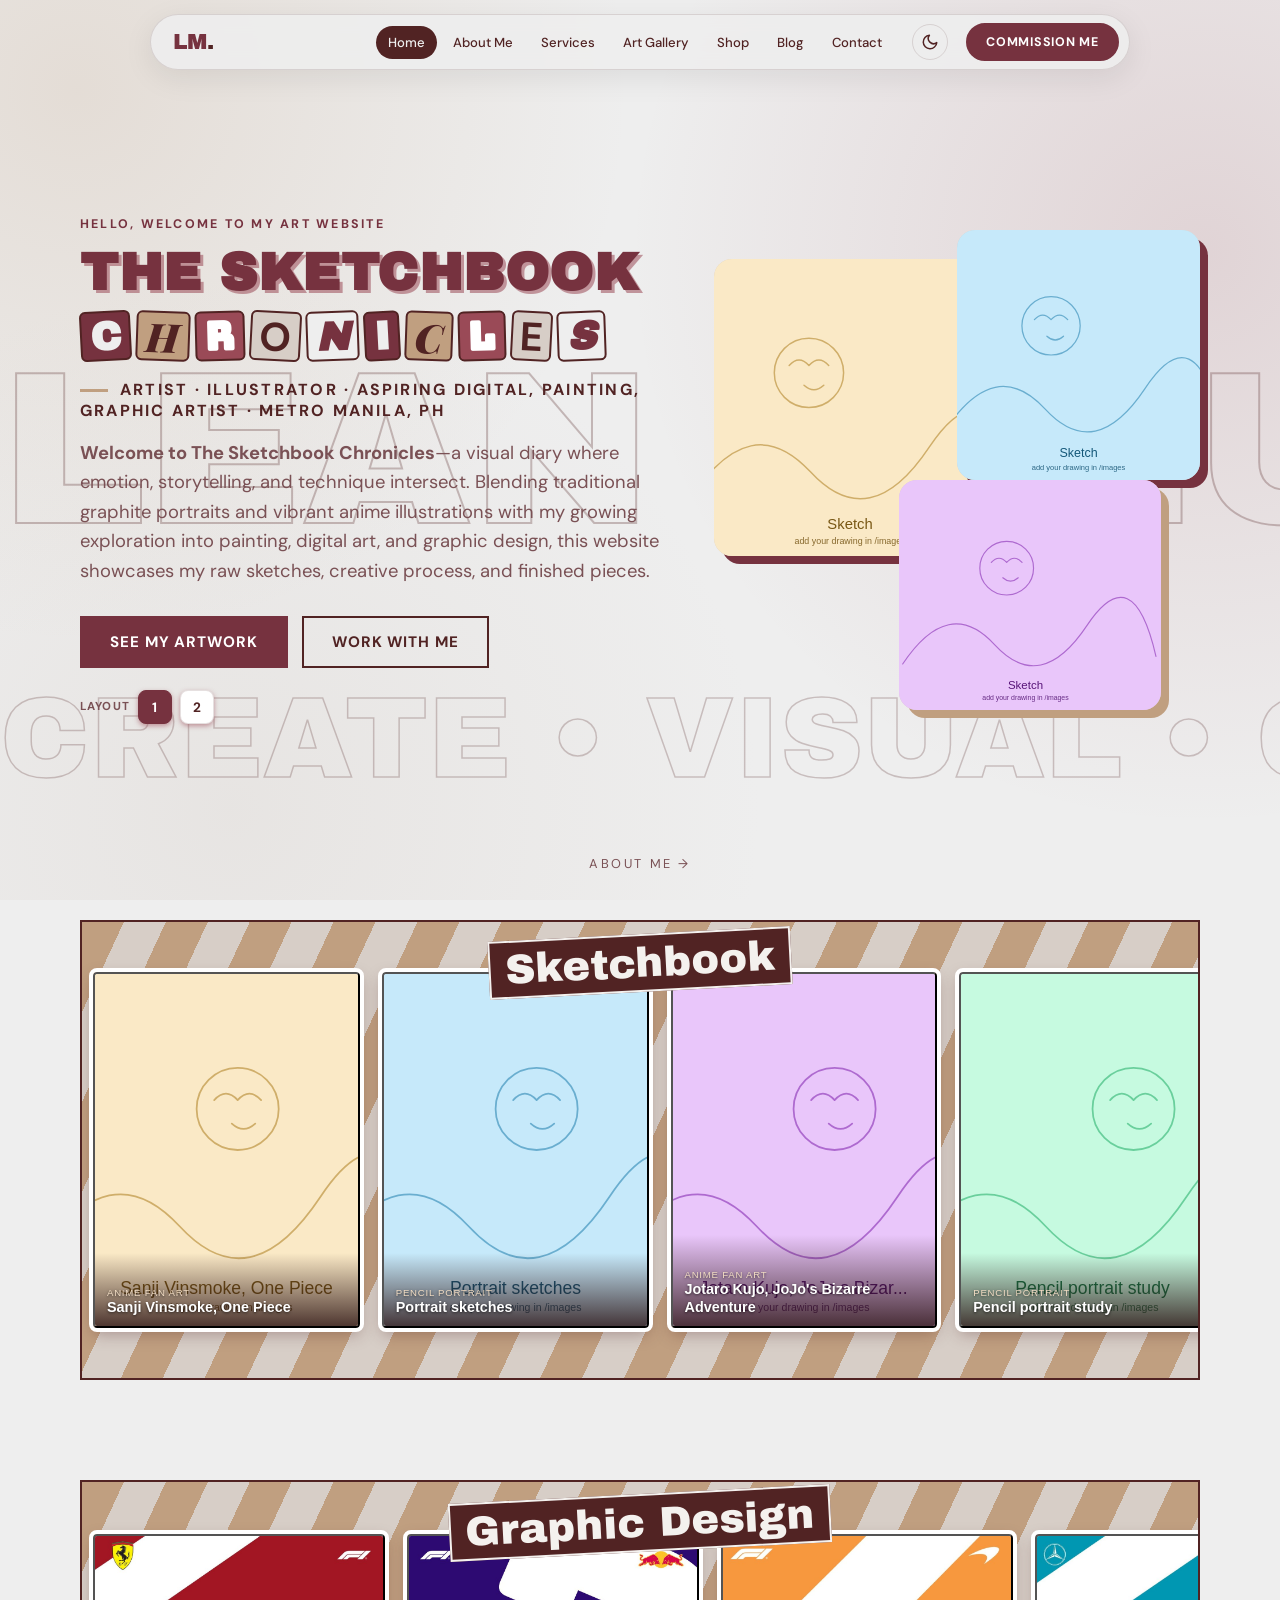
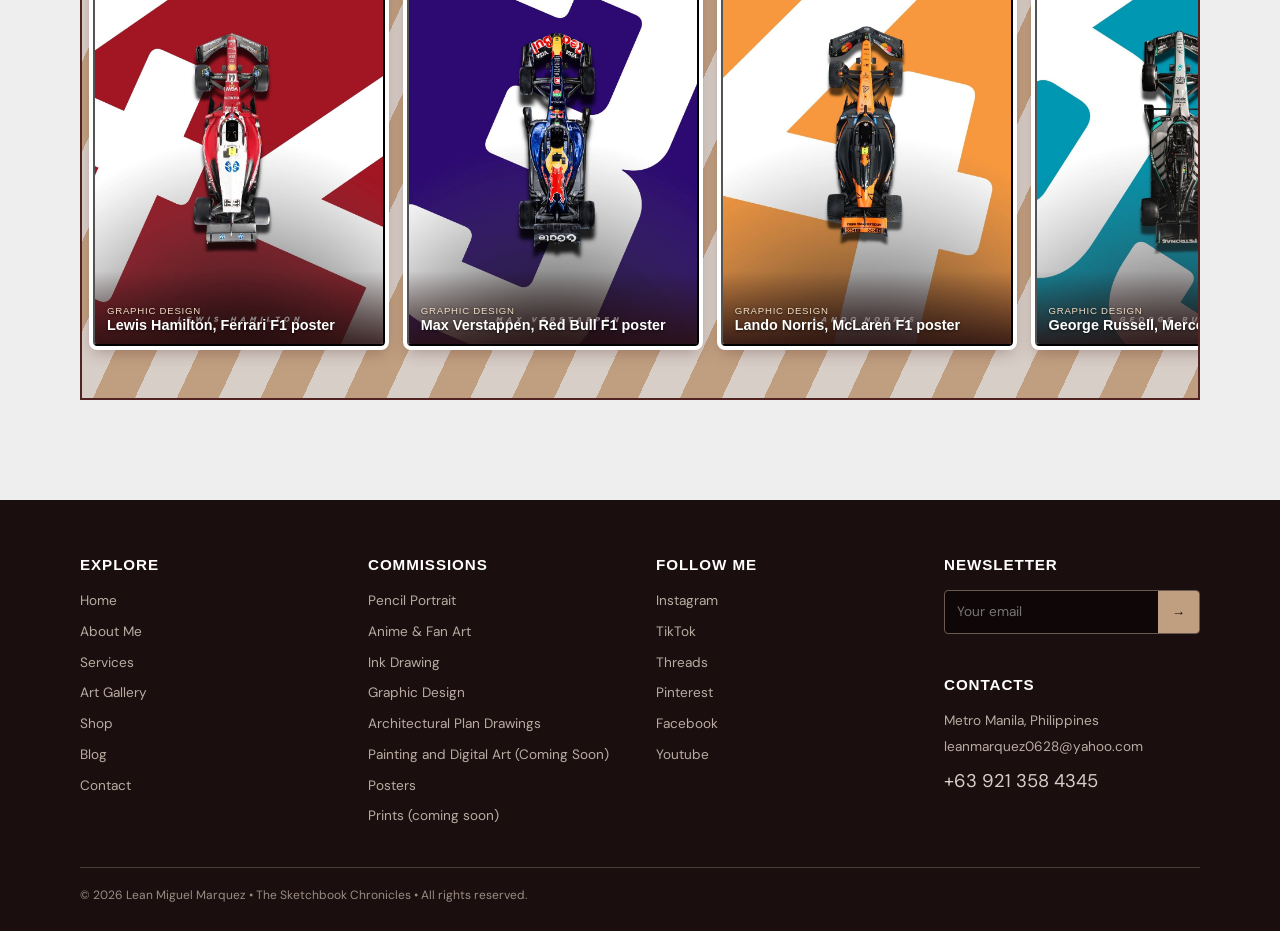
==== commit 87a437cc: "Add files via upload" ====
--- a/index.html
+++ b/index.html
@@ -1,4 +1,3 @@
-<!doctype html><html><head><meta charset=utf8><meta name=viewport content="width=device-width,initial-scale=1"><style>:root{color-scheme:light}body{margin:0;padding:0;font:14px -apple-system,BlinkMacSystemFont,sans-serif;background:#fff;color:#000}img{max-width:100%}[hidden]:not([hidden=until-found i]){display:none!important}</style></head><body>
 <!DOCTYPE html>
 <html lang="en">
 
@@ -180,5 +179,3 @@
 </body>
 
 </html>
-
-</body></html>
--- a/style.css
+++ b/style.css
@@ -281,9 +281,11 @@
   position: relative;
 }
 .band {
+  background: var(--bg-2);
   background: color-mix(in srgb, var(--bg-2) 85%, transparent);
 }
 :root[data-theme="dark"] .band {
+  background: var(--bg-2);
   background: color-mix(in srgb, var(--bg-2) 88%, transparent);
 }
 .eyebrow {
@@ -2031,6 +2033,7 @@
   text-align: center;
   gap: 10px;
   padding: 24px;
+  background: var(--bg-2);
   background: repeating-linear-gradient(
     115deg,
     color-mix(in srgb, var(--yellow) 55%, var(--bg)) 0 38px,
@@ -2451,6 +2454,7 @@
   content: "";
   flex: 1;
   height: 1px;
+  background: var(--line);
   background: color-mix(in srgb, var(--ink) 22%, transparent);
 }
 .shop-list {
@@ -2577,6 +2581,7 @@
   padding: 22px 20px 20px;
   border: 2px solid currentColor;
   border-radius: 18px;
+  background: var(--card);
   background: color-mix(in srgb, currentColor 7%, transparent);
 }
 .step:not(:last-child)::after {
@@ -2720,10 +2725,10 @@
 .od-head h3{margin:0 0 4px;font-size:1.1rem}
 .od-head p{margin:0;font-size:.8rem;opacity:.8}
 .order-form label{display:flex;flex-direction:column;gap:5px;font-size:.78rem;font-weight:600}
-.order-form input,.order-form textarea,.order-form select{font:400 .95rem/1.3 "Inter",sans-serif;padding:10px 12px;border:1px solid color-mix(in srgb,currentColor 30%,transparent);border-radius:10px;background:color-mix(in srgb,var(--bg,#fff) 70%,#fff);color:inherit;width:100%;box-sizing:border-box}
+.order-form input,.order-form textarea,.order-form select{font:400 .95rem/1.3 "Inter",sans-serif;padding:10px 12px;border:1px solid var(--line,rgba(81,35,35,.3));border-color:color-mix(in srgb,currentColor 30%,transparent);border-radius:10px;background:var(--bg,#fff);background:color-mix(in srgb,var(--bg,#fff) 70%,#fff);color:inherit;width:100%;box-sizing:border-box}
 .od-row{display:grid;grid-template-columns:1fr 1fr;gap:12px}
 .od-qty{display:flex;align-items:stretch;gap:6px}
-.od-qty button{width:38px;border:1px solid color-mix(in srgb,currentColor 30%,transparent);border-radius:10px;background:none;color:inherit;font-size:1.1rem;cursor:pointer}
+.od-qty button{width:38px;border:1px solid var(--line,rgba(81,35,35,.3));border-color:color-mix(in srgb,currentColor 30%,transparent);border-radius:10px;background:none;color:inherit;font-size:1.1rem;cursor:pointer}
 .od-qty input{text-align:center;padding:10px 0}
 .od-total{margin:2px 0 0;font:700 1.1rem/1 "Inter",sans-serif}
 .od-err{margin:0;color:#b3261e;font-size:.82rem;min-height:1em}
@@ -2773,9 +2778,9 @@
 #designGrid[data-layout="m2"] .art:nth-child(6){grid-column:9/13;grid-row:6/11}
 }
 
-.prod-size{font:600 .8rem/1.2 "Inter",sans-serif;padding:8px 10px;margin:0 0 8px;border:1px solid color-mix(in srgb,currentColor 30%,transparent);border-radius:10px;background:color-mix(in srgb,var(--bg,#fff) 70%,#fff);color:inherit;width:100%;box-sizing:border-box;cursor:pointer}
-
-.od-pay{border:1px dashed color-mix(in srgb,currentColor 45%,transparent);border-radius:12px;padding:12px;display:flex;flex-direction:column;gap:6px;font-size:.85rem}
+.prod-size{font:600 .8rem/1.2 "Inter",sans-serif;padding:8px 10px;margin:0 0 8px;border:1px solid var(--line,rgba(81,35,35,.3));border-color:color-mix(in srgb,currentColor 30%,transparent);border-radius:10px;background:var(--bg,#fff);background:color-mix(in srgb,var(--bg,#fff) 70%,#fff);color:inherit;width:100%;box-sizing:border-box;cursor:pointer}
+
+.od-pay{border:1px dashed var(--line,rgba(81,35,35,.3));border-color:color-mix(in srgb,currentColor 45%,transparent);border-radius:12px;padding:12px;display:flex;flex-direction:column;gap:6px;font-size:.85rem}
 .od-pay strong{font-size:.72rem;letter-spacing:.08em;text-transform:uppercase;opacity:.8}
 .od-pay p{margin:0}
 .od-pay div{display:flex;justify-content:space-between;gap:12px}
@@ -2826,8 +2831,9 @@
 .prod .code-tag { top: 14px; left: 14px; }
 .prod-code { font-weight: 700; letter-spacing: 0.06em; opacity: 0.85; }
 
-/* Extra image slot: hidden until the src is filled in */
-.img-slot:has(img[src=""]), .img-slot:not(:has(img[src])) { display: none; }
+/* Extra image slot: enabled by JavaScript only when the image path is set */
+.img-slot { display: none; }
+.img-slot.has-image { display: block; }
 .slot-fig { margin: 0; text-align: center; }
 .slot-fig img { max-width: 100%; height: auto; border-radius: 14px; box-shadow: 0 10px 30px rgba(81,35,35,.18); }
 
